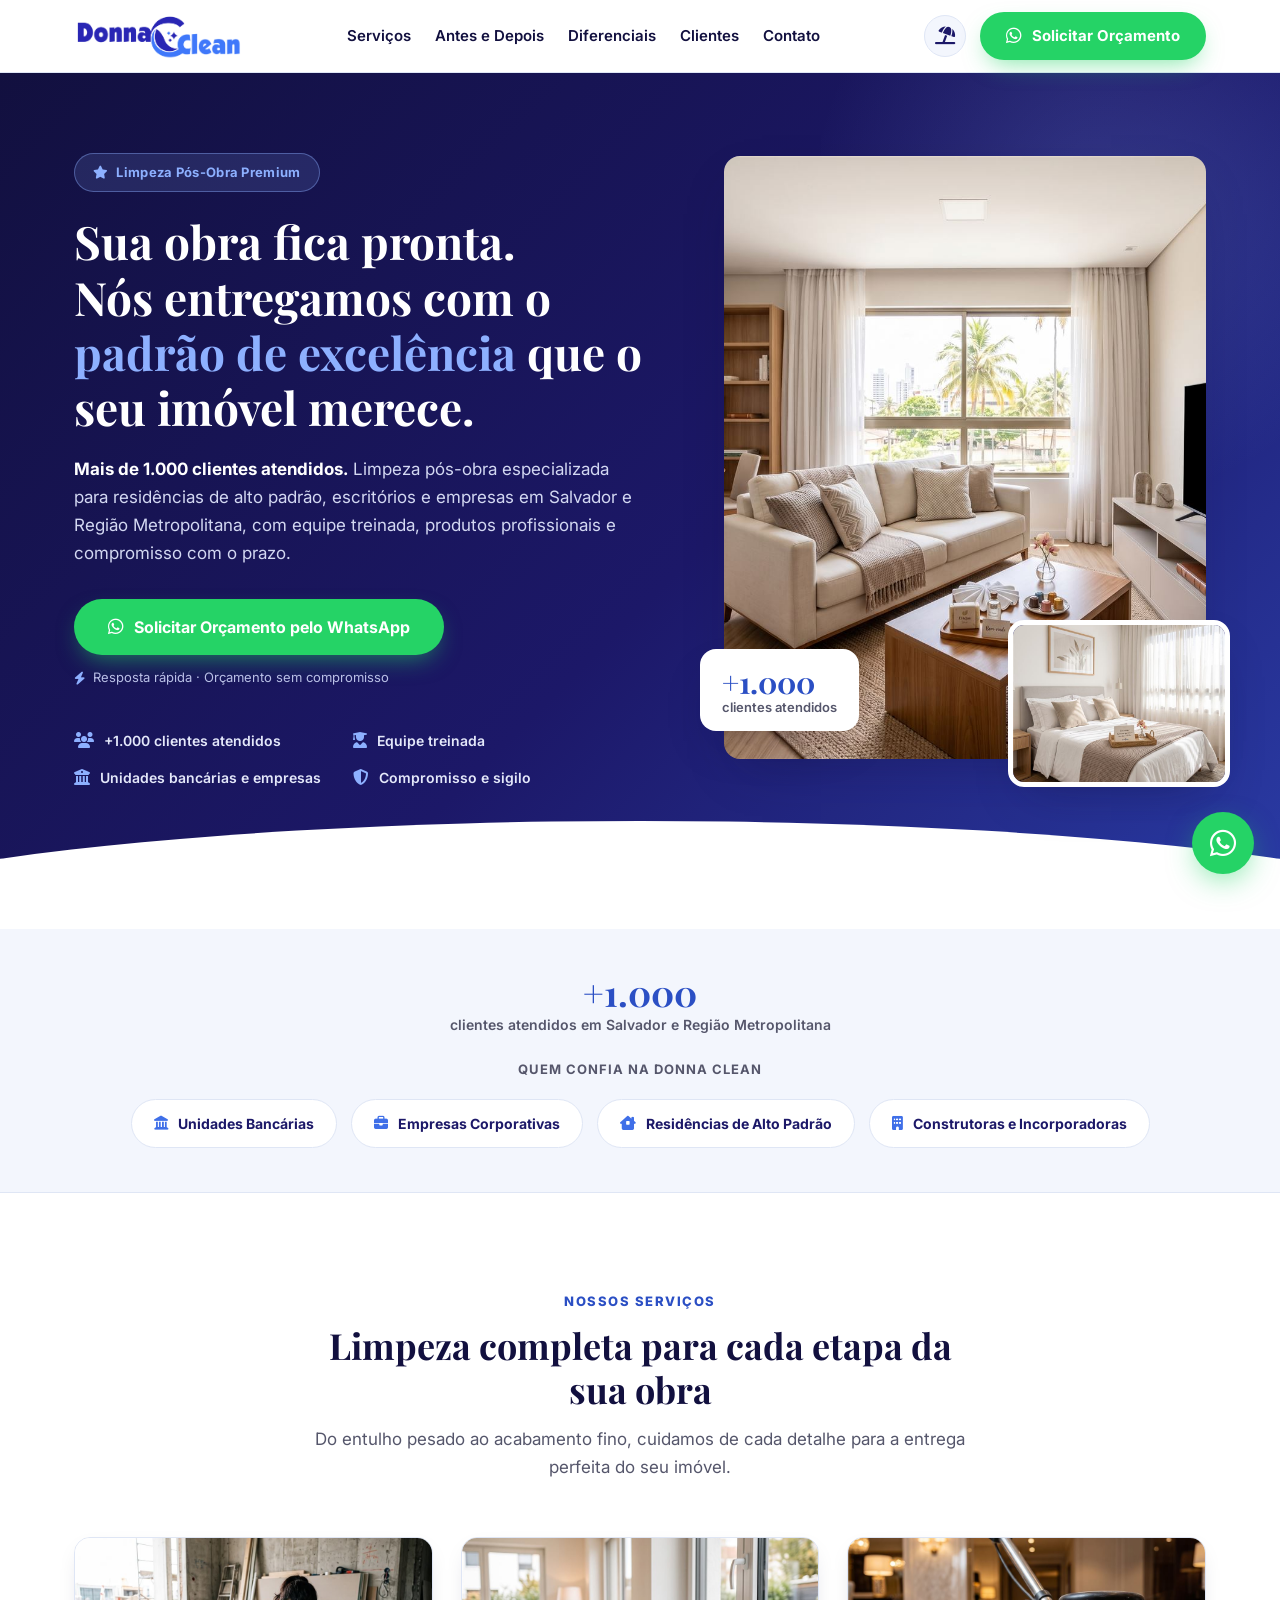
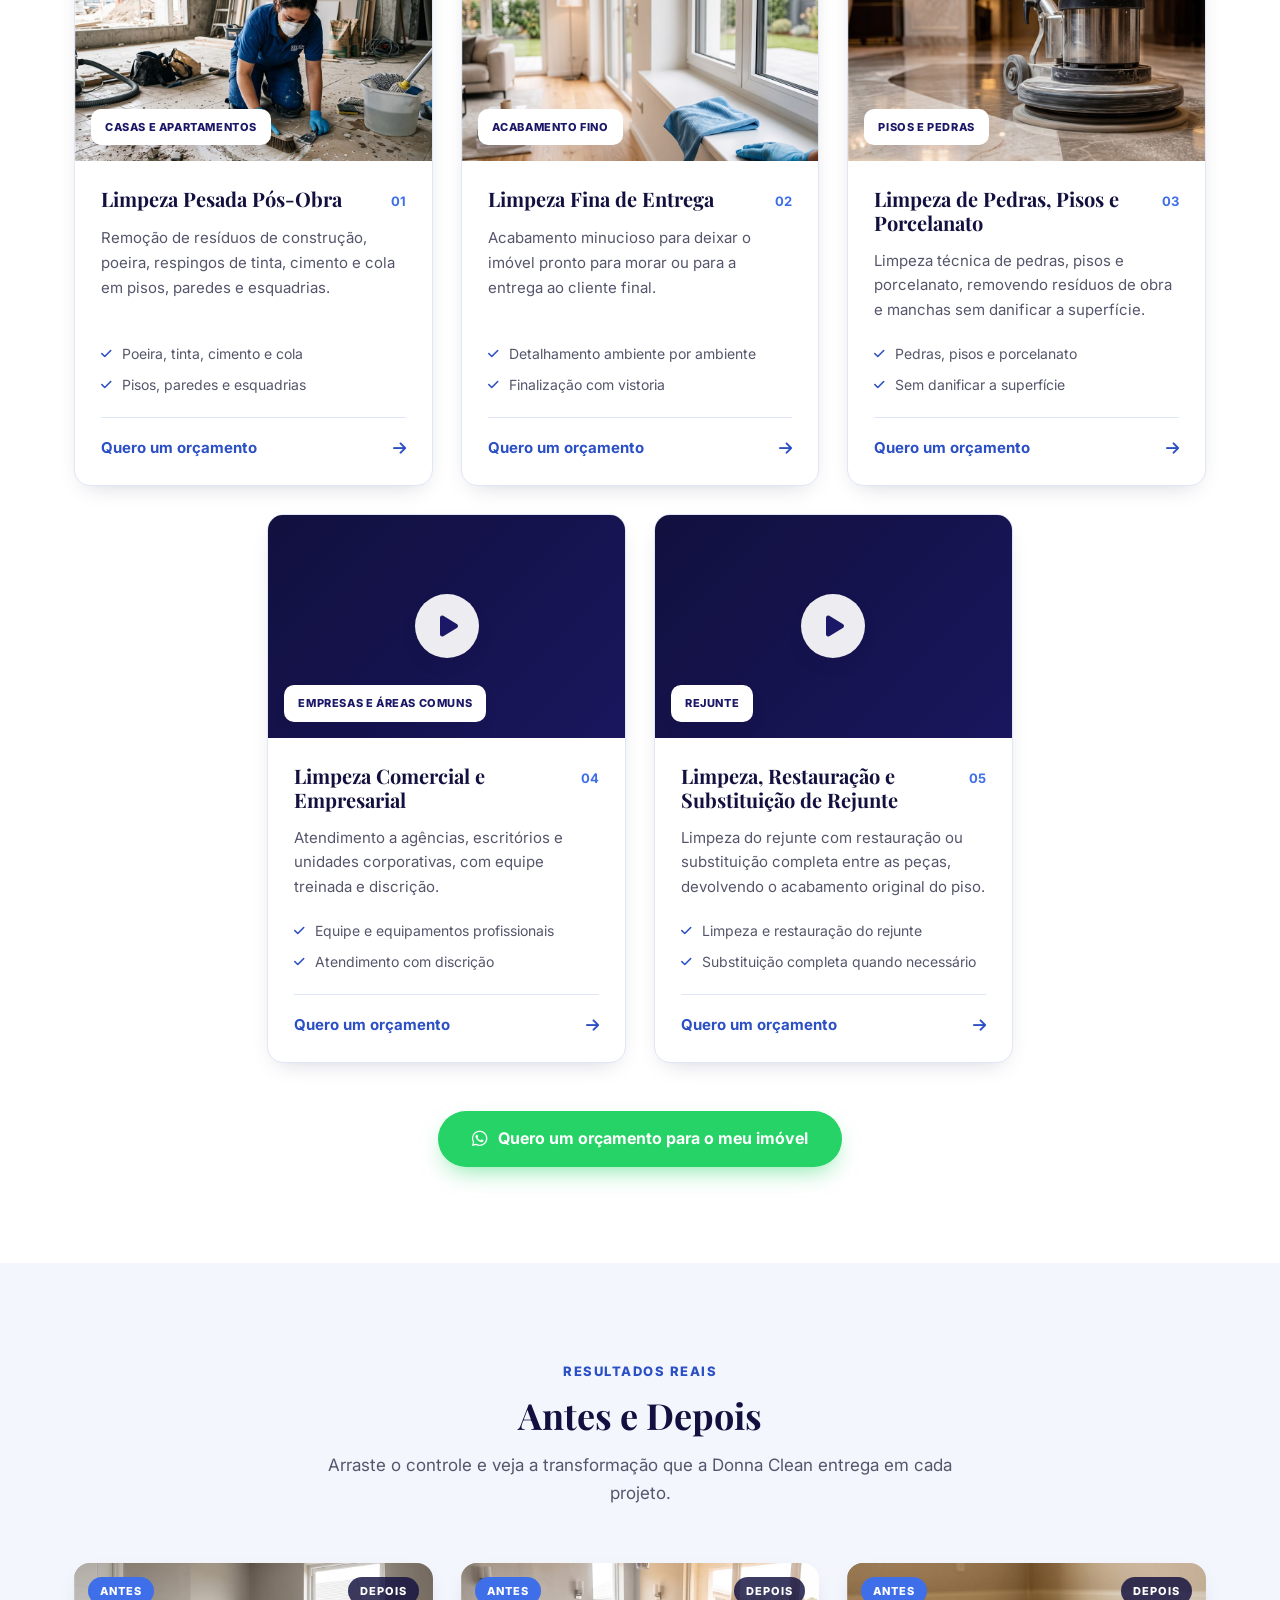
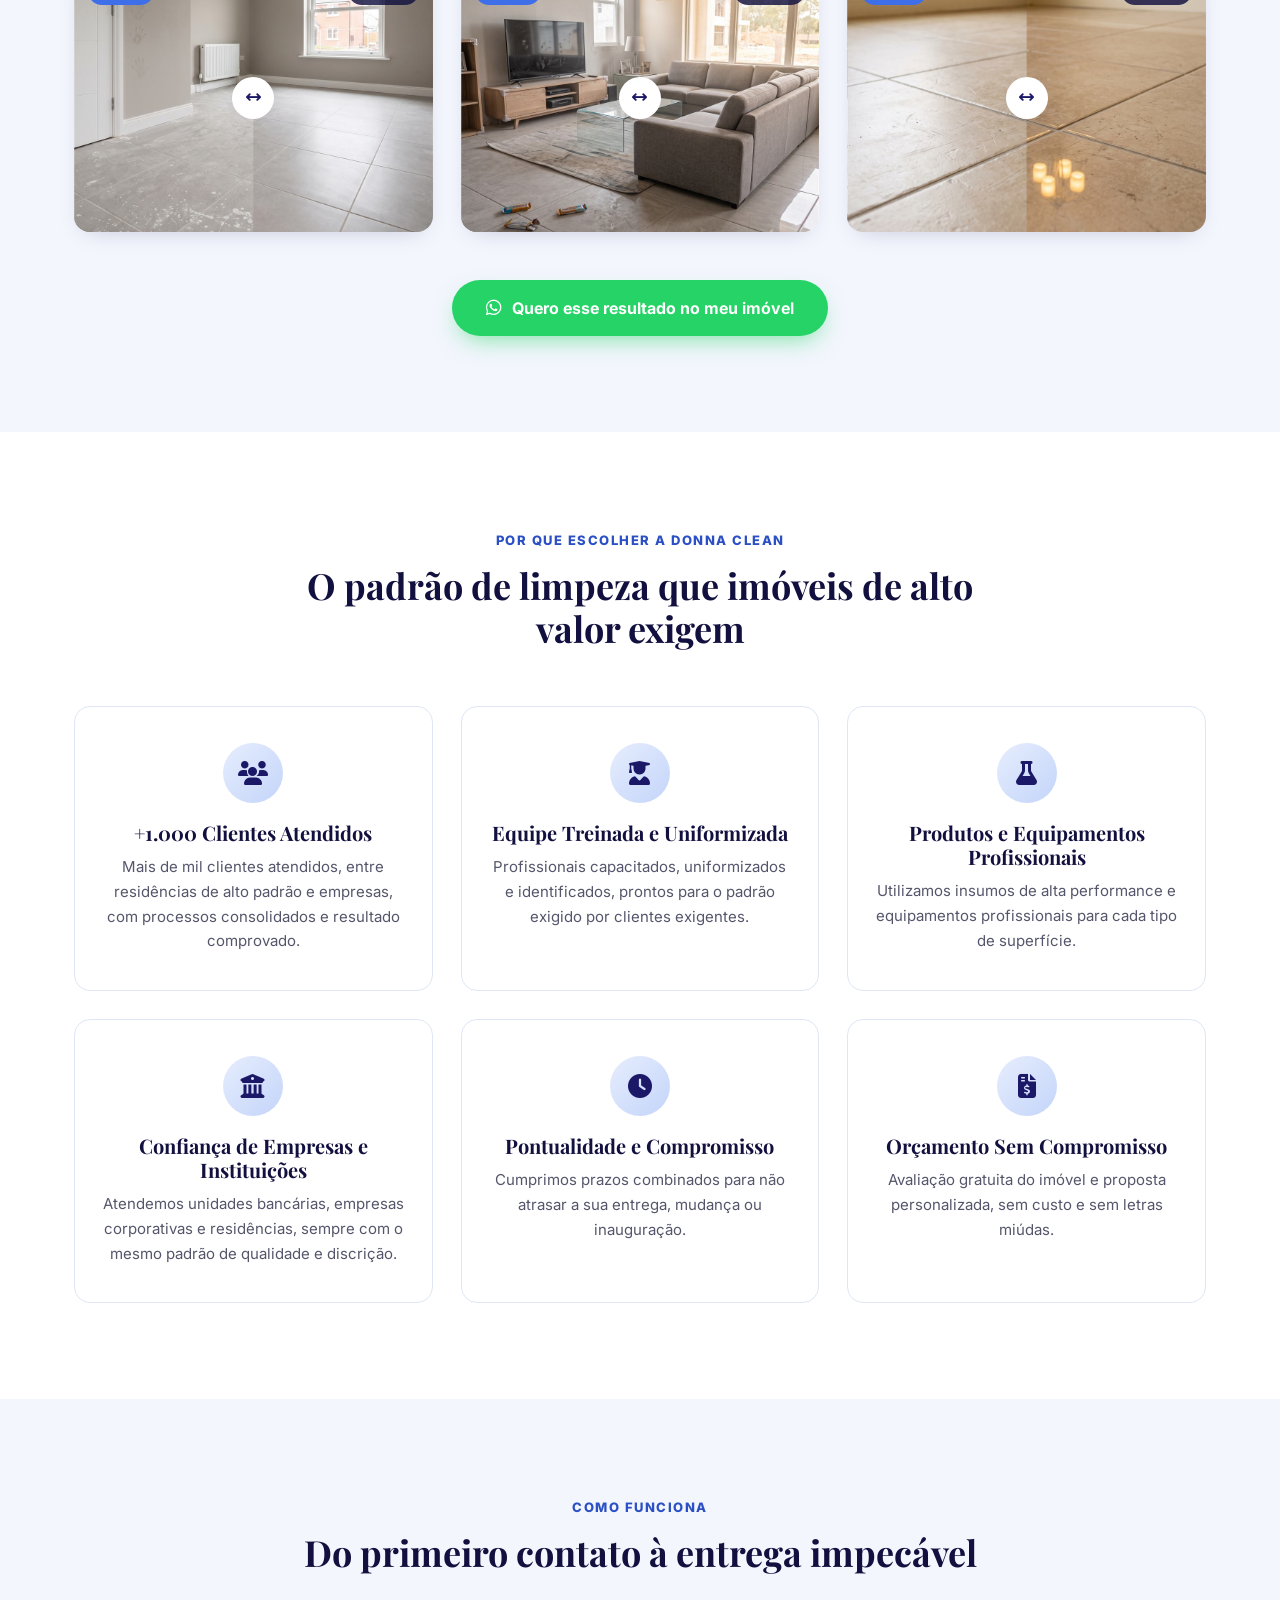
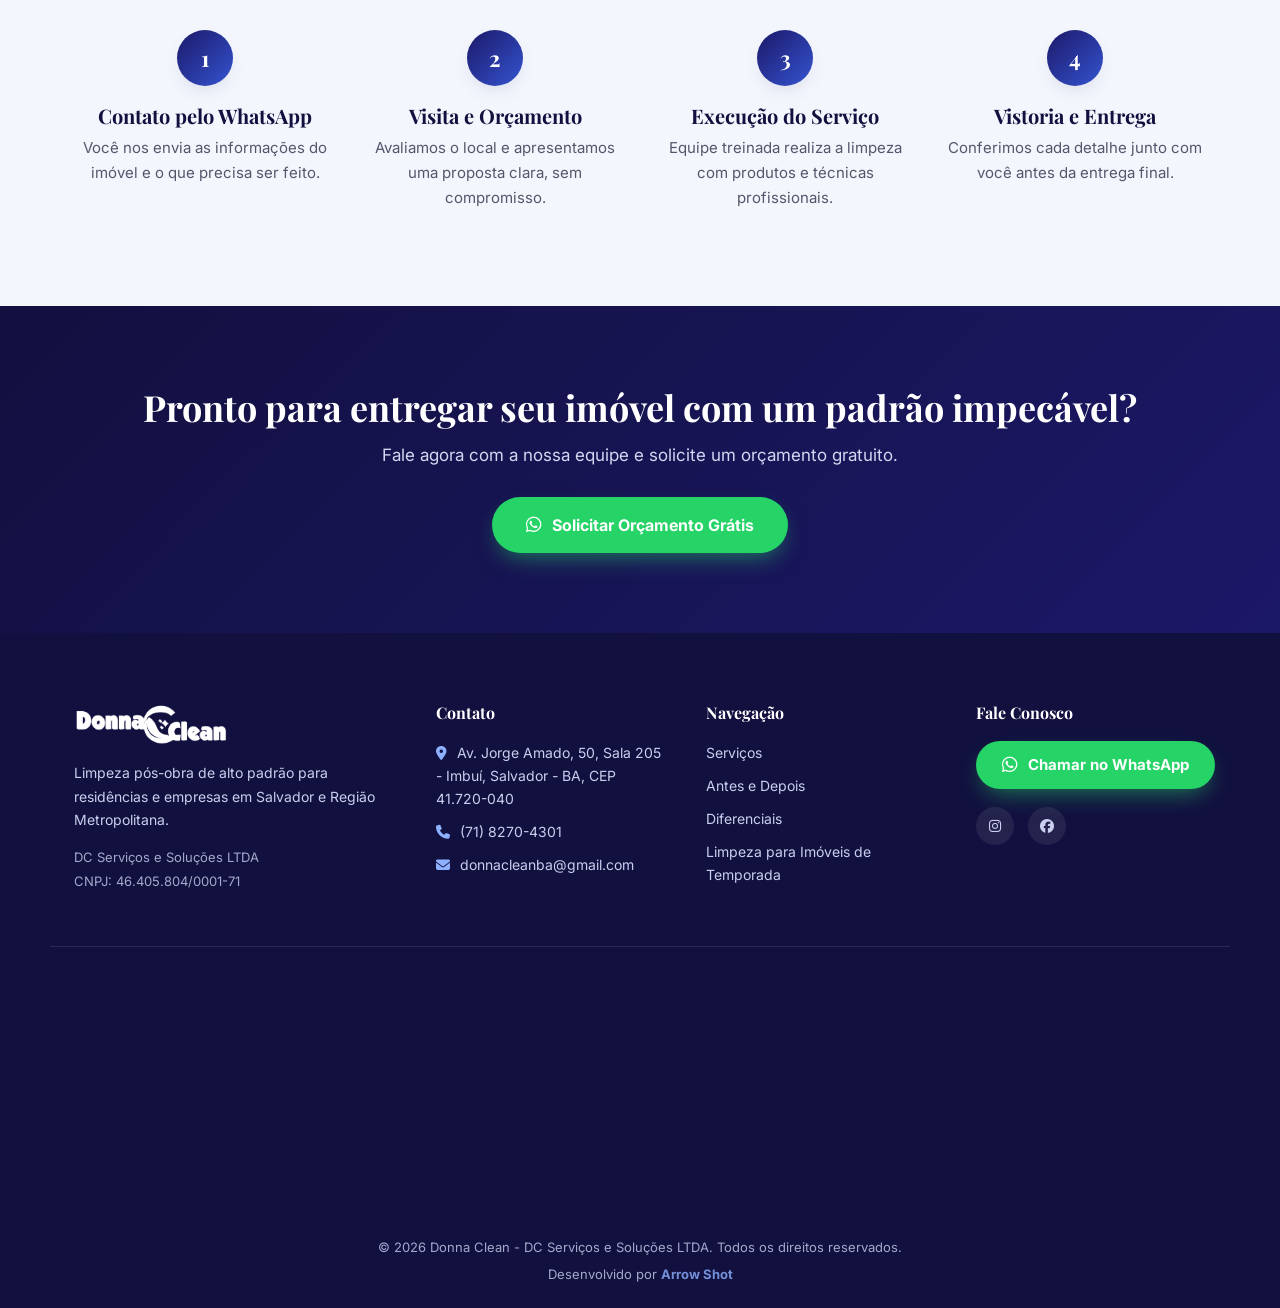
==== index.html @ 105ac0aa "Renomeia pasta para aluguel e ajusta links e caminhos das imagens Substitui alugel/ e img/airbnb/ po" ====
<!DOCTYPE html>
<html lang="pt-BR">
<head>
<meta charset="UTF-8">
<meta name="viewport" content="width=device-width, initial-scale=1.0">
<title>Donna Clean | Limpeza Pós-Obra de Alto Padrão em Salvador - BA</title>
<meta name="description" content="Limpeza pós-obra para residências e empresas de alto padrão em Salvador/BA. Mais de 1.000 clientes atendidos e equipe treinada. Orçamento grátis no WhatsApp.">
<meta name="keywords" content="limpeza pós-obra, limpeza pós obra Salvador, limpeza pós construção, faxina pós obra, limpeza pesada, limpeza fina de entrega, Donna Clean">
<meta name="robots" content="index, follow">
<meta name="theme-color" content="#1C1868">
<link rel="canonical" href="https://donnaclean.com.br/">

<!-- Open Graph -->
<meta property="og:type" content="website">
<meta property="og:title" content="Donna Clean | Limpeza Pós-Obra de Alto Padrão">
<meta property="og:description" content="Mais de 1.000 clientes atendidos. Limpeza pós-obra para residências e empresas de alto padrão em Salvador/BA. Solicite seu orçamento pelo WhatsApp.">
<meta property="og:image" content="img/donna-clean-logo.png">
<meta property="og:locale" content="pt_BR">

<link rel="icon" type="image/png" sizes="32x32" href="img/favicon-32.png">
<link rel="icon" type="image/png" sizes="512x512" href="img/favicon.png">
<link rel="apple-touch-icon" href="img/apple-touch-icon.png">

<link rel="preconnect" href="https://fonts.googleapis.com">
<link rel="preconnect" href="https://fonts.gstatic.com" crossorigin>
<link href="https://fonts.googleapis.com/css2?family=Playfair+Display:wght@500;600;700;800&family=Inter:wght@400;500;600;700;800&display=swap" rel="stylesheet">

<link rel="stylesheet" href="https://cdnjs.cloudflare.com/ajax/libs/font-awesome/6.5.1/css/all.min.css" integrity="sha512-DTOQO9RWCH3ppGqcWaEA1BIZOC6xxalwEsw9c2QQeAIftl+Vegovlnee1c9QX4TctnWMn13TZye+giMm8e2LwA==" crossorigin="anonymous" referrerpolicy="no-referrer">

<link rel="stylesheet" href="style.css">

<script type="application/ld+json">
{
  "@context": "https://schema.org",
  "@type": "LocalBusiness",
  "name": "Donna Clean - DC Serviços e Soluções LTDA",
  "image": "img/donna-clean-logo.png",
  "telephone": "+55-71-8270-4301",
  "email": "donnacleanba@gmail.com",
  "priceRange": "$$",
  "address": {
    "@type": "PostalAddress",
    "streetAddress": "Av. Jorge Amado, 50, Sala 205",
    "addressLocality": "Salvador",
    "addressRegion": "BA",
    "postalCode": "41720-040",
    "addressCountry": "BR"
  },
  "areaServed": "Salvador e Região Metropolitana - BA",
  "description": "Limpeza pós-obra profissional para residências e empresas de alto padrão."
}
</script>
</head>
<body>

<!-- HEADER -->
<header class="header" id="header">
  <div class="container header-inner">
    <a href="#topo" class="logo">
      <img src="img/donna-clean-logo.png" alt="Donna Clean">
    </a>

    <nav class="nav" id="nav">
      <a href="#servicos">Serviços</a>
      <a href="#antes-depois">Antes e Depois</a>
      <a href="#diferenciais">Diferenciais</a>
      <a href="#clientes">Clientes</a>
      <a href="#contato">Contato</a>
    </nav>

    <div class="header-actions">
      <a href="aluguel/" class="cross-link" title="Conheça a limpeza para imóveis de temporada" aria-label="Ver serviço de limpeza para imóveis de temporada">
        <i class="fa-solid fa-umbrella-beach"></i>
      </a>
      <a href="https://wa.me/557182704301?text=Ol%C3%A1%21%20Vim%20pelo%20site%20e%20gostaria%20de%20solicitar%20um%20or%C3%A7amento%20de%20limpeza%20p%C3%B3s-obra." class="btn btn-whatsapp header-cta" target="_blank" rel="noopener" data-cta="header">
        <i class="fa-brands fa-whatsapp"></i> Solicitar Orçamento
      </a>
      <button class="menu-toggle" id="menuToggle" aria-label="Abrir menu" aria-expanded="false" aria-controls="nav">
        <i class="fa-solid fa-bars"></i>
      </button>
    </div>
  </div>
</header>

<!-- HERO -->
<section class="hero" id="topo">
  <div class="container hero-inner">
    <div class="hero-text reveal">
      <span class="badge"><i class="fa-solid fa-star"></i> Limpeza Pós-Obra Premium</span>
      <h1>Sua obra fica pronta.<br>Nós entregamos com o <span>padrão de excelência</span> que o seu imóvel merece.</h1>
      <p class="hero-sub"><strong>Mais de 1.000 clientes atendidos.</strong> Limpeza pós-obra especializada para residências de alto padrão, escritórios e empresas em Salvador e Região Metropolitana, com equipe treinada, produtos profissionais e compromisso com o prazo.</p>

      <div class="hero-actions">
        <a href="https://wa.me/557182704301?text=Ol%C3%A1%21%20Vim%20pelo%20site%20e%20gostaria%20de%20solicitar%20um%20or%C3%A7amento%20de%20limpeza%20p%C3%B3s-obra." class="btn btn-whatsapp btn-lg" target="_blank" rel="noopener" data-cta="hero">
          <i class="fa-brands fa-whatsapp"></i> Solicitar Orçamento pelo WhatsApp
        </a>
        <span class="cta-note"><i class="fa-solid fa-bolt"></i> Resposta rápida &middot; Orçamento sem compromisso</span>
      </div>

      <div class="hero-trust">
        <div class="hero-trust-item"><i class="fa-solid fa-users"></i><span>+1.000 clientes atendidos</span></div>
        <div class="hero-trust-item"><i class="fa-solid fa-user-graduate"></i><span>Equipe treinada</span></div>
        <div class="hero-trust-item"><i class="fa-solid fa-building-columns"></i><span>Unidades bancárias e empresas</span></div>
        <div class="hero-trust-item"><i class="fa-solid fa-shield-halved"></i><span>Compromisso e sigilo</span></div>
      </div>
    </div>

    <div class="hero-media reveal">
      <div class="hero-gallery">
        <div class="hero-photo-main">
          <img src="img/pos-obra/hero-1.jpg" alt="Sala de estar de alto padrão entregue após a limpeza pós-obra" width="1000" height="1000" fetchpriority="high">
        </div>
        <div class="hero-photo-inset">
          <img src="img/pos-obra/hero-2.jpg" alt="Suíte de alto padrão pronta para uso" width="720" height="720" loading="lazy">
        </div>
        <div class="hero-media-badge">
          <strong>+1.000</strong>
          <span>clientes atendidos</span>
        </div>
      </div>
    </div>
  </div>
  <div class="hero-wave"></div>
</section>

<!-- CLIENTES / PROVA SOCIAL -->
<section class="clients" id="clientes">
  <div class="container">
    <div class="clients-stat reveal">
      <strong>+1.000</strong>
      <span>clientes atendidos em Salvador e Região Metropolitana</span>
    </div>
    <p class="clients-label reveal">Quem confia na Donna Clean</p>
    <div class="clients-row reveal">
      <div class="client-chip"><i class="fa-solid fa-landmark"></i> Unidades Bancárias</div>
      <div class="client-chip"><i class="fa-solid fa-briefcase"></i> Empresas Corporativas</div>
      <div class="client-chip"><i class="fa-solid fa-house-chimney-window"></i> Residências de Alto Padrão</div>
      <div class="client-chip"><i class="fa-solid fa-building"></i> Construtoras e Incorporadoras</div>
    </div>
  </div>
</section>

<!-- SERVIÇOS -->
<section class="section" id="servicos">
  <div class="container">
    <div class="section-head reveal">
      <span class="eyebrow">Nossos Serviços</span>
      <h2>Limpeza completa para cada etapa da sua obra</h2>
      <p>Do entulho pesado ao acabamento fino, cuidamos de cada detalhe para a entrega perfeita do seu imóvel.</p>
    </div>

    <div class="grid grid-center">
      <article class="card service-card reveal">
        <div class="photo-slot photo-slot-card">
          <img src="img/pos-obra/lpmzspesadaposobra.jpg" alt="Limpeza pesada pós-obra" loading="lazy" onerror="this.style.display='none'; this.nextElementSibling.style.display='flex';">
          <div class="photo-placeholder"><i class="fa-solid fa-camera"></i><span>Casas e apartamentos</span></div>
          <span class="service-tag">Casas e apartamentos</span>
        </div>
        <div class="card-body">
          <div class="service-head">
            <h3>Limpeza Pesada Pós-Obra</h3>
            <span class="service-num">01</span>
          </div>
          <p>Remoção de resíduos de construção, poeira, respingos de tinta, cimento e cola em pisos, paredes e esquadrias.</p>
          <ul class="service-checks">
            <li><i class="fa-solid fa-check"></i> Poeira, tinta, cimento e cola</li>
            <li><i class="fa-solid fa-check"></i> Pisos, paredes e esquadrias</li>
          </ul>
          <a href="https://wa.me/557182704301?text=Ol%C3%A1!%20Vim%20pelo%20site%20e%20quero%20um%20or%C3%A7amento%20de%20limpeza%20pesada%20p%C3%B3s-obra." class="service-cta" target="_blank" rel="noopener" data-cta="servico-pesada" title="Abrir conversa no WhatsApp">
            <span>Quero um orçamento</span> <i class="fa-solid fa-arrow-right"></i>
          </a>
        </div>
      </article>

      <article class="card service-card reveal">
        <div class="photo-slot photo-slot-card">
          <img src="img/pos-obra/lmpzfinaldeentrega.jpg" alt="Limpeza fina de entrega" loading="lazy" onerror="this.style.display='none'; this.nextElementSibling.style.display='flex';">
          <div class="photo-placeholder"><i class="fa-solid fa-camera"></i><span>Acabamento fino</span></div>
          <span class="service-tag">Acabamento fino</span>
        </div>
        <div class="card-body">
          <div class="service-head">
            <h3>Limpeza Fina de Entrega</h3>
            <span class="service-num">02</span>
          </div>
          <p>Acabamento minucioso para deixar o imóvel pronto para morar ou para a entrega ao cliente final.</p>
          <ul class="service-checks">
            <li><i class="fa-solid fa-check"></i> Detalhamento ambiente por ambiente</li>
            <li><i class="fa-solid fa-check"></i> Finalização com vistoria</li>
          </ul>
          <a href="https://wa.me/557182704301?text=Ol%C3%A1!%20Vim%20pelo%20site%20e%20quero%20um%20or%C3%A7amento%20de%20limpeza%20fina%20de%20entrega." class="service-cta" target="_blank" rel="noopener" data-cta="servico-fina" title="Abrir conversa no WhatsApp">
            <span>Quero um orçamento</span> <i class="fa-solid fa-arrow-right"></i>
          </a>
        </div>
      </article>

      <article class="card service-card reveal">
        <div class="photo-slot photo-slot-card">
          <img src="img/pos-obra/limpezadepedras.jpg" alt="Limpeza de pedras, pisos e porcelanato com equipamento profissional" loading="lazy" onerror="this.style.display='none'; this.nextElementSibling.style.display='flex';">
          <div class="photo-placeholder"><i class="fa-solid fa-camera"></i><span>Pisos e pedras</span></div>
          <span class="service-tag">Pisos e pedras</span>
        </div>
        <div class="card-body">
          <div class="service-head">
            <h3>Limpeza de Pedras, Pisos e Porcelanato</h3>
            <span class="service-num">03</span>
          </div>
          <p>Limpeza técnica de pedras, pisos e porcelanato, removendo resíduos de obra e manchas sem danificar a superfície.</p>
          <ul class="service-checks">
            <li><i class="fa-solid fa-check"></i> Pedras, pisos e porcelanato</li>
            <li><i class="fa-solid fa-check"></i> Sem danificar a superfície</li>
          </ul>
          <a href="https://wa.me/557182704301?text=Ol%C3%A1!%20Vim%20pelo%20site%20e%20quero%20um%20or%C3%A7amento%20de%20limpeza%20de%20pedras%2C%20pisos%20e%20porcelanato." class="service-cta" target="_blank" rel="noopener" data-cta="servico-pedras-pisos" title="Abrir conversa no WhatsApp">
            <span>Quero um orçamento</span> <i class="fa-solid fa-arrow-right"></i>
          </a>
        </div>
      </article>

      <article class="card service-card reveal">
        <div class="video-slot video-slot-card click-to-play">
          <video playsinline preload="metadata">
            <source src="img/pos-obra/lmpzcomercial.mp4" type="video/mp4">
          </video>
          <button class="play-overlay" aria-label="Reproduzir vídeo"><i class="fa-solid fa-play"></i></button>
          <span class="service-tag">Empresas e áreas comuns</span>
        </div>
        <div class="card-body">
          <div class="service-head">
            <h3>Limpeza Comercial e Empresarial</h3>
            <span class="service-num">04</span>
          </div>
          <p>Atendimento a agências, escritórios e unidades corporativas, com equipe treinada e discrição.</p>
          <ul class="service-checks">
            <li><i class="fa-solid fa-check"></i> Equipe e equipamentos profissionais</li>
            <li><i class="fa-solid fa-check"></i> Atendimento com discrição</li>
          </ul>
          <a href="https://wa.me/557182704301?text=Ol%C3%A1!%20Vim%20pelo%20site%20e%20quero%20um%20or%C3%A7amento%20de%20limpeza%20comercial%20e%20empresarial." class="service-cta" target="_blank" rel="noopener" data-cta="servico-comercial" title="Abrir conversa no WhatsApp">
            <span>Quero um orçamento</span> <i class="fa-solid fa-arrow-right"></i>
          </a>
        </div>
      </article>

      <article class="card service-card reveal">
        <div class="video-slot video-slot-card click-to-play">
          <video playsinline preload="metadata">
            <source src="img/pos-obra/lmpzpiso.mp4" type="video/mp4">
          </video>
          <button class="play-overlay" aria-label="Reproduzir vídeo"><i class="fa-solid fa-play"></i></button>
          <span class="service-tag">Rejunte</span>
        </div>
        <div class="card-body">
          <div class="service-head">
            <h3>Limpeza, Restauração e Substituição de Rejunte</h3>
            <span class="service-num">05</span>
          </div>
          <p>Limpeza do rejunte com restauração ou substituição completa entre as peças, devolvendo o acabamento original do piso.</p>
          <ul class="service-checks">
            <li><i class="fa-solid fa-check"></i> Limpeza e restauração do rejunte</li>
            <li><i class="fa-solid fa-check"></i> Substituição completa quando necessário</li>
          </ul>
          <a href="https://wa.me/557182704301?text=Ol%C3%A1!%20Vim%20pelo%20site%20e%20quero%20um%20or%C3%A7amento%20de%20limpeza%2C%20restaura%C3%A7%C3%A3o%20ou%20substitui%C3%A7%C3%A3o%20de%20rejunte." class="service-cta" target="_blank" rel="noopener" data-cta="servico-rejunte" title="Abrir conversa no WhatsApp">
            <span>Quero um orçamento</span> <i class="fa-solid fa-arrow-right"></i>
          </a>
        </div>
      </article>
    </div>

    <div class="section-cta reveal">
      <a href="https://wa.me/557182704301?text=Ol%C3%A1%21%20Vim%20pelo%20site%20e%20quero%20saber%20mais%20sobre%20os%20servi%C3%A7os%20de%20limpeza%20p%C3%B3s-obra." class="btn btn-whatsapp btn-lg" target="_blank" rel="noopener" data-cta="servicos">
        <i class="fa-brands fa-whatsapp"></i> Quero um orçamento para o meu imóvel
      </a>
    </div>
  </div>
</section>

<!-- ANTES E DEPOIS -->
<section class="section section-alt" id="antes-depois">
  <div class="container">
    <div class="section-head reveal">
      <span class="eyebrow">Resultados Reais</span>
      <h2>Antes e Depois</h2>
      <p>Arraste o controle e veja a transformação que a Donna Clean entrega em cada projeto.</p>
    </div>

    <div class="grid grid-3">
      <div class="compare reveal" data-compare>
        <div class="compare-after">
          <img src="img/pos-obra/depois1.jpg" alt="Depois - ambiente 1" loading="lazy" onerror="this.style.display='none'; this.parentElement.classList.add('ph-after');">
          <span class="ph-label">DEPOIS</span>
        </div>
        <div class="compare-before">
          <img src="img/pos-obra/antes1.jpg" alt="Antes - ambiente 1" loading="lazy" onerror="this.style.display='none'; this.parentElement.classList.add('ph-before');">
          <span class="ph-label">ANTES</span>
        </div>
        <input type="range" min="0" max="100" value="50" class="compare-range" aria-label="Comparar antes e depois">
        <div class="compare-handle" style="left:50%"><i class="fa-solid fa-arrows-left-right"></i></div>
      </div>

      <div class="compare reveal" data-compare>
        <div class="compare-after">
          <img src="img/pos-obra/depois2.jpg" alt="Depois - ambiente 2" loading="lazy" onerror="this.style.display='none'; this.parentElement.classList.add('ph-after');">
          <span class="ph-label">DEPOIS</span>
        </div>
        <div class="compare-before">
          <img src="img/pos-obra/antes2.jpg" alt="Antes - ambiente 2" loading="lazy" onerror="this.style.display='none'; this.parentElement.classList.add('ph-before');">
          <span class="ph-label">ANTES</span>
        </div>
        <input type="range" min="0" max="100" value="50" class="compare-range" aria-label="Comparar antes e depois">
        <div class="compare-handle" style="left:50%"><i class="fa-solid fa-arrows-left-right"></i></div>
      </div>

      <div class="compare reveal" data-compare>
        <div class="compare-after">
          <img src="img/pos-obra/depois3.jpg" alt="Depois - ambiente 3" loading="lazy" onerror="this.style.display='none'; this.parentElement.classList.add('ph-after');">
          <span class="ph-label">DEPOIS</span>
        </div>
        <div class="compare-before">
          <img src="img/pos-obra/antes3.jpg" alt="Antes - ambiente 3" loading="lazy" onerror="this.style.display='none'; this.parentElement.classList.add('ph-before');">
          <span class="ph-label">ANTES</span>
        </div>
        <input type="range" min="0" max="100" value="50" class="compare-range" aria-label="Comparar antes e depois">
        <div class="compare-handle" style="left:50%"><i class="fa-solid fa-arrows-left-right"></i></div>
      </div>
    </div>

    <div class="section-cta reveal">
      <a href="https://wa.me/557182704301?text=Ol%C3%A1%21%20Vim%20pelo%20site%20e%20gostaria%20de%20solicitar%20um%20or%C3%A7amento%20de%20limpeza%20p%C3%B3s-obra." class="btn btn-whatsapp btn-lg" target="_blank" rel="noopener" data-cta="antes-depois">
        <i class="fa-brands fa-whatsapp"></i> Quero esse resultado no meu imóvel
      </a>
    </div>
  </div>
</section>

<!-- DIFERENCIAIS -->
<section class="section" id="diferenciais">
  <div class="container">
    <div class="section-head reveal">
      <span class="eyebrow">Por que escolher a Donna Clean</span>
      <h2>O padrão de limpeza que imóveis de alto valor exigem</h2>
    </div>

    <div class="grid grid-3 features">
      <div class="feature reveal">
        <div class="feature-icon"><i class="fa-solid fa-users"></i></div>
        <h3>+1.000 Clientes Atendidos</h3>
        <p>Mais de mil clientes atendidos, entre residências de alto padrão e empresas, com processos consolidados e resultado comprovado.</p>
      </div>
      <div class="feature reveal">
        <div class="feature-icon"><i class="fa-solid fa-user-graduate"></i></div>
        <h3>Equipe Treinada e Uniformizada</h3>
        <p>Profissionais capacitados, uniformizados e identificados, prontos para o padrão exigido por clientes exigentes.</p>
      </div>
      <div class="feature reveal">
        <div class="feature-icon"><i class="fa-solid fa-flask"></i></div>
        <h3>Produtos e Equipamentos Profissionais</h3>
        <p>Utilizamos insumos de alta performance e equipamentos profissionais para cada tipo de superfície.</p>
      </div>
      <div class="feature reveal">
        <div class="feature-icon"><i class="fa-solid fa-building-columns"></i></div>
        <h3>Confiança de Empresas e Instituições</h3>
        <p>Atendemos unidades bancárias, empresas corporativas e residências, sempre com o mesmo padrão de qualidade e discrição.</p>
      </div>
      <div class="feature reveal">
        <div class="feature-icon"><i class="fa-solid fa-clock"></i></div>
        <h3>Pontualidade e Compromisso</h3>
        <p>Cumprimos prazos combinados para não atrasar a sua entrega, mudança ou inauguração.</p>
      </div>
      <div class="feature reveal">
        <div class="feature-icon"><i class="fa-solid fa-file-invoice-dollar"></i></div>
        <h3>Orçamento Sem Compromisso</h3>
        <p>Avaliação gratuita do imóvel e proposta personalizada, sem custo e sem letras miúdas.</p>
      </div>
    </div>
  </div>
</section>

<!-- COMO FUNCIONA -->
<section class="section section-alt">
  <div class="container">
    <div class="section-head reveal">
      <span class="eyebrow">Como Funciona</span>
      <h2>Do primeiro contato à entrega impecável</h2>
    </div>

    <div class="steps">
      <div class="step reveal">
        <div class="step-num">1</div>
        <h3>Contato pelo WhatsApp</h3>
        <p>Você nos envia as informações do imóvel e o que precisa ser feito.</p>
      </div>
      <div class="step reveal">
        <div class="step-num">2</div>
        <h3>Visita e Orçamento</h3>
        <p>Avaliamos o local e apresentamos uma proposta clara, sem compromisso.</p>
      </div>
      <div class="step reveal">
        <div class="step-num">3</div>
        <h3>Execução do Serviço</h3>
        <p>Equipe treinada realiza a limpeza com produtos e técnicas profissionais.</p>
      </div>
      <div class="step reveal">
        <div class="step-num">4</div>
        <h3>Vistoria e Entrega</h3>
        <p>Conferimos cada detalhe junto com você antes da entrega final.</p>
      </div>
    </div>
  </div>
</section>

<!--
  AVALIAÇÕES REAIS (temporariamente fora do ar)
  Ativar somente com avaliações reais do Google ou depoimentos em vídeo.
  Colar esta seção aqui, entre "Como Funciona" e "CTA Final", e liberar o link no menu (#avaliacoes):

  <section class="section" id="avaliacoes">
    <div class="container">
      <div class="section-head reveal">
        <span class="eyebrow">Avaliações</span>
        <h2>O que dizem os nossos clientes</h2>
      </div>
      <div class="grid grid-3">
        <div class="testimonial reveal">
          <div class="stars"><i class="fa-solid fa-star"></i><i class="fa-solid fa-star"></i><i class="fa-solid fa-star"></i><i class="fa-solid fa-star"></i><i class="fa-solid fa-star"></i></div>
          <p>"Texto da avaliação real copiado do Google."</p>
          <div class="testimonial-person"><div class="testimonial-author">Nome do cliente (como aparece no Google)</div></div>
        </div>
      </div>
    </div>
  </section>
-->

<!-- CTA FINAL -->
<section class="cta-final">
  <div class="container cta-final-inner reveal">
    <h2>Pronto para entregar seu imóvel com um padrão impecável?</h2>
    <p>Fale agora com a nossa equipe e solicite um orçamento gratuito.</p>
    <a href="https://wa.me/557182704301?text=Ol%C3%A1%21%20Vim%20pelo%20site%20e%20gostaria%20de%20solicitar%20um%20or%C3%A7amento%20de%20limpeza%20p%C3%B3s-obra." class="btn btn-whatsapp btn-lg" target="_blank" rel="noopener" data-cta="cta-final">
      <i class="fa-brands fa-whatsapp"></i> Solicitar Orçamento Grátis
    </a>
  </div>
</section>

<!-- CONTATO / FOOTER -->
<footer class="footer" id="contato">
  <div class="container footer-inner">
    <div class="footer-col">
      <img src="img/donna-clean-logo.png" alt="Donna Clean" class="footer-logo">
      <p>Limpeza pós-obra de alto padrão para residências e empresas em Salvador e Região Metropolitana.</p>
      <div class="footer-legal">
        <p>DC Serviços e Soluções LTDA</p>
        <p>CNPJ: 46.405.804/0001-71</p>
      </div>
    </div>

    <div class="footer-col">
      <h4>Contato</h4>
      <p><i class="fa-solid fa-location-dot"></i> Av. Jorge Amado, 50, Sala 205 - Imbuí, Salvador - BA, CEP 41.720-040</p>
      <p><i class="fa-solid fa-phone"></i> <a href="tel:+557182704301">(71) 8270-4301</a></p>
      <p><i class="fa-solid fa-envelope"></i> <a href="mailto:donnacleanba@gmail.com">donnacleanba@gmail.com</a></p>
    </div>

    <div class="footer-col">
      <h4>Navegação</h4>
      <a href="#servicos">Serviços</a>
      <a href="#antes-depois">Antes e Depois</a>
      <a href="#diferenciais">Diferenciais</a>
      <a href="aluguel/">Limpeza para Imóveis de Temporada</a>
    </div>

    <div class="footer-col">
      <h4>Fale Conosco</h4>
      <a href="https://wa.me/557182704301?text=Ol%C3%A1%21%20Vim%20pelo%20site%20e%20gostaria%20de%20solicitar%20um%20or%C3%A7amento." class="btn btn-whatsapp" target="_blank" rel="noopener" data-cta="footer">
        <i class="fa-brands fa-whatsapp"></i> Chamar no WhatsApp
      </a>
      <div class="footer-social">
        <a href="#" aria-label="Instagram"><i class="fa-brands fa-instagram"></i></a>
        <a href="#" aria-label="Facebook"><i class="fa-brands fa-facebook"></i></a>
      </div>
    </div>
  </div>

  <div class="footer-map">
    <iframe title="Localização Donna Clean" src="https://www.google.com/maps?q=Av.+Jorge+Amado,+50,+Imbu%C3%AD,+Salvador+-+BA,+41720-040&output=embed" loading="lazy" referrerpolicy="no-referrer-when-downgrade"></iframe>
  </div>

  <div class="footer-bottom">
    <p>&copy; <span id="year"></span> Donna Clean - DC Serviços e Soluções LTDA. Todos os direitos reservados.</p>
    <p class="footer-credit">Desenvolvido por <a href="https://marketingparalimpeza.com.br/" target="_blank" rel="noopener"><strong>Arrow Shot</strong></a></p>
  </div>
</footer>

<!-- WHATSAPP FLOAT -->
<a href="https://wa.me/557182704301?text=Ol%C3%A1%21%20Vim%20pelo%20site%20e%20gostaria%20de%20solicitar%20um%20or%C3%A7amento." class="whatsapp-float" target="_blank" rel="noopener" aria-label="Falar no WhatsApp" data-cta="float">
  <i class="fa-brands fa-whatsapp"></i>
</a>

<!-- MOBILE STICKY CTA -->
<div class="mobile-sticky">
  <a href="https://wa.me/557182704301?text=Ol%C3%A1%21%20Vim%20pelo%20site%20e%20gostaria%20de%20solicitar%20um%20or%C3%A7amento." class="btn btn-whatsapp" target="_blank" rel="noopener" data-cta="sticky"><i class="fa-brands fa-whatsapp"></i> Solicitar orçamento no WhatsApp</a>
</div>

<script src="javascript.js"></script>
</body>
</html>
---- style.css ----
/* ==========================================================================
   DONNA CLEAN — LIMPEZA PÓS-OBRA (Alto Padrão)
   Paleta oficial da marca (azuis da logo) + escala tipográfica padronizada
   ========================================================================== */

:root {
  /* Paleta da marca */
  --navy-dark: #12103F;
  --navy: #1C1868;
  --blue: #3454D1;
  --accent: #3F6FE8;          /* azul claro da logo ("Clean") */
  --accent-dark: #2B4FC4;
  --accent-light: #8DB0FF;    /* usado sobre fundos escuros */
  --accent-soft: #E6EDFD;
  --surface: #F3F6FD;
  --ink: #16162B;
  --gray: #55566B;
  --line: #DFE6F5;
  --white: #FFFFFF;
  --whatsapp: #25D366;
  --whatsapp-dark: #1EBE57;

  /* Tipografia — escala única para todo o site */
  --font-head: 'Playfair Display', serif;
  --font-body: 'Inter', sans-serif;
  --fs-h1: clamp(32px, 4.2vw, 46px);
  --fs-h2: clamp(26px, 3.4vw, 36px);
  --fs-h3: 20px;
  --fs-h4: 16px;
  --fs-lead: 17px;
  --fs-body: 15px;
  --fs-small: 14px;
  --fs-caption: 13px;
  --fs-btn: 15px;
  --fs-btn-lg: 16px;
  --lh-heading: 1.2;
  --lh-body: 1.65;

  /* Espaçamento e forma */
  --radius: 16px;
  --section-y: 96px;
  --gap: 28px;
  --shadow: 0 20px 50px -20px rgba(18, 16, 63, 0.35);
  --shadow-sm: 0 8px 24px -12px rgba(18, 16, 63, 0.25);
}

* { margin: 0; padding: 0; box-sizing: border-box; }

html { scroll-behavior: smooth; }

body {
  font-family: var(--font-body);
  font-size: var(--fs-body);
  color: var(--ink);
  background: var(--white);
  line-height: var(--lh-body);
  overflow-x: hidden;
}

img { max-width: 100%; display: block; }
a { text-decoration: none; color: inherit; }
ul { list-style: none; }

.container {
  width: 100%;
  max-width: 1180px;
  margin: 0 auto;
  padding: 0 24px;
}

h1, h2, h3, h4 { font-family: var(--font-head); font-weight: 700; color: var(--navy-dark); line-height: var(--lh-heading); }
h1 { font-size: var(--fs-h1); }
h2 { font-size: var(--fs-h2); }
h3 { font-size: var(--fs-h3); }
h4 { font-size: var(--fs-h4); }

/* ---------- Buttons ---------- */
.btn {
  display: inline-flex;
  align-items: center;
  justify-content: center;
  gap: 10px;
  min-height: 48px;
  padding: 12px 26px;
  border-radius: 50px;
  font-family: var(--font-body);
  font-weight: 700;
  font-size: var(--fs-btn);
  line-height: 1.2;
  cursor: pointer;
  border: none;
  transition: transform 0.2s ease, box-shadow 0.2s ease, background 0.2s ease;
  white-space: nowrap;
}
.btn i { font-size: 18px; }
.btn:hover { transform: translateY(-2px); }

.btn-whatsapp {
  background: var(--whatsapp);
  color: #fff;
  box-shadow: 0 10px 25px -8px rgba(37, 211, 102, 0.6);
}
.btn-whatsapp:hover { background: var(--whatsapp-dark); }

.btn-lg { min-height: 56px; padding: 14px 34px; font-size: var(--fs-btn-lg); }

/* ---------- Header ---------- */
.header {
  position: sticky;
  top: 0;
  z-index: 100;
  background: rgba(255,255,255,0.96);
  backdrop-filter: blur(8px);
  border-bottom: 1px solid var(--line);
}
.header-inner {
  display: flex;
  align-items: center;
  justify-content: space-between;
  padding: 12px 24px;
  gap: 20px;
}
.logo img { height: 46px; width: auto; }

.nav { display: flex; gap: 24px; }
.nav a {
  font-weight: 600;
  font-size: var(--fs-body);
  color: var(--navy-dark);
  position: relative;
  padding: 4px 0;
}
.nav a::after {
  content: '';
  position: absolute;
  left: 0; bottom: -2px;
  width: 0; height: 2px;
  background: var(--accent);
  transition: width 0.25s ease;
}
.nav a:hover::after { width: 100%; }

.header-actions { display: flex; align-items: center; gap: 14px; flex-shrink: 0; }

.cross-link {
  width: 42px; height: 42px; flex-shrink: 0;
  border-radius: 50%;
  background: var(--surface);
  border: 1px solid var(--line);
  color: var(--navy);
  display: flex; align-items: center; justify-content: center;
  font-size: 18px;
  transition: background 0.2s ease, color 0.2s ease, border-color 0.2s ease;
}
.cross-link:hover { background: var(--accent-soft); border-color: var(--accent); color: var(--accent-dark); }

.header-cta { flex-shrink: 0; }

.menu-toggle {
  display: none;
  background: none;
  border: none;
  font-size: 24px;
  color: var(--navy-dark);
  cursor: pointer;
}

/* ---------- Hero ---------- */
.hero {
  position: relative;
  background: linear-gradient(135deg, var(--navy-dark) 0%, var(--navy) 55%, var(--blue) 130%);
  padding: 80px 0 140px;
  overflow: hidden;
}
.hero::before {
  content: '';
  position: absolute;
  top: -20%; right: -10%;
  width: 600px; height: 600px;
  background: radial-gradient(circle, rgba(141,176,255,0.20), transparent 70%);
  border-radius: 50%;
}
.hero-inner {
  display: grid;
  grid-template-columns: 1.1fr 0.9fr;
  gap: 60px;
  align-items: center;
  position: relative;
  z-index: 2;
}
.badge {
  display: inline-flex;
  align-items: center;
  gap: 8px;
  background: rgba(141,176,255,0.14);
  color: var(--accent-light);
  border: 1px solid rgba(141,176,255,0.4);
  padding: 8px 18px;
  border-radius: 50px;
  font-size: var(--fs-caption);
  font-weight: 700;
  letter-spacing: 0.3px;
  margin-bottom: 22px;
}
.hero-text h1 { color: #fff; margin-bottom: 20px; }
.hero-text h1 span { color: var(--accent-light); }
.hero-sub {
  color: #D3D8F2;
  font-size: var(--fs-lead);
  max-width: 560px;
  margin-bottom: 32px;
}
.hero-sub strong { color: #fff; }
.hero-actions { display: flex; flex-direction: column; align-items: flex-start; gap: 12px; margin-bottom: 40px; }
.cta-note { font-size: var(--fs-caption); color: #B9C0E6; display: flex; align-items: center; gap: 8px; }
.cta-note i { color: var(--accent-light); }

.hero-trust {
  display: grid;
  grid-template-columns: repeat(2, auto);
  justify-content: start;
  gap: 14px 32px;
}
.hero-trust-item {
  display: flex;
  align-items: center;
  gap: 10px;
  color: #E4E8FA;
  font-size: var(--fs-small);
  font-weight: 600;
}
.hero-trust-item i { color: var(--accent-light); font-size: 16px; }

/* Galeria de referências visuais (imóveis de alto padrão) */
.hero-media { position: relative; }
.hero-gallery { position: relative; padding: 0 0 28px; }
.hero-photo-main {
  aspect-ratio: 4/5;
  border-radius: var(--radius);
  overflow: hidden;
  box-shadow: var(--shadow);
  background: var(--navy);
}
.hero-photo-main img, .hero-photo-inset img { width: 100%; height: 100%; object-fit: cover; }
.hero-photo-inset {
  position: absolute;
  right: -24px; bottom: 0;
  width: 46%;
  aspect-ratio: 4/3;
  border-radius: var(--radius);
  overflow: hidden;
  border: 5px solid #fff;
  box-shadow: var(--shadow);
  background: var(--navy);
}
.hero-photo-inset img { object-position: 50% 30%; }
.hero-media-badge {
  position: absolute;
  bottom: 56px; left: -24px;
  background: #fff;
  border-radius: 16px;
  padding: 16px 22px;
  box-shadow: var(--shadow);
  display: flex;
  flex-direction: column;
  line-height: 1.15;
}
.hero-media-badge strong { font-family: var(--font-head); font-size: 30px; color: var(--accent-dark); }
.hero-media-badge span { font-size: var(--fs-caption); color: var(--gray); max-width: 140px; font-weight: 600; }

.hero-wave {
  position: absolute;
  bottom: 0; left: 0; right: 0;
  height: 90px;
  background: var(--white);
  border-radius: 50% 50% 0 0 / 100% 100% 0 0;
  transform: scale(1.4);
}

/* ---------- Photo Slots ---------- */
.photo-slot {
  position: relative;
  border-radius: var(--radius);
  overflow: hidden;
  background: linear-gradient(135deg, var(--accent-soft), #CFDCFA);
}
.photo-slot img { width: 100%; height: 100%; object-fit: cover; }
.photo-placeholder {
  display: none;
  position: absolute; inset: 0;
  flex-direction: column;
  align-items: center;
  justify-content: center;
  gap: 10px;
  color: var(--navy);
  background: linear-gradient(135deg, var(--accent-soft), #CFDCFA);
  text-align: center;
  padding: 12px;
}
.photo-placeholder i { font-size: 28px; color: var(--accent); }
.photo-placeholder span { font-size: var(--fs-caption); font-weight: 600; color: var(--navy); max-width: 200px; }
.photo-slot-card { aspect-ratio: 4/3; }

/* ---------- Video Slots (clique para reproduzir) ---------- */
.video-slot {
  position: relative;
  border-radius: var(--radius);
  overflow: hidden;
  background: linear-gradient(135deg, var(--navy-dark), var(--navy));
}
.video-slot video { width: 100%; height: 100%; object-fit: cover; display: block; }
.video-slot-card { aspect-ratio: 4/3; }

.play-overlay {
  position: absolute; inset: 0;
  width: 100%; height: 100%;
  display: flex; align-items: center; justify-content: center;
  background: rgba(18, 16, 63, 0.25);
  border: none; cursor: pointer; padding: 0;
  transition: background 0.2s ease;
}
.play-overlay i {
  width: 64px; height: 64px;
  display: flex; align-items: center; justify-content: center;
  border-radius: 50%;
  background: rgba(255,255,255,0.92);
  color: var(--navy);
  font-size: 24px;
  padding-left: 4px;
  box-shadow: var(--shadow-sm);
  transition: transform 0.2s ease;
}
.play-overlay:hover { background: rgba(18, 16, 63, 0.4); }
.play-overlay:hover i { transform: scale(1.08); }
.click-to-play.is-playing .play-overlay { display: none; }

/* ---------- Clients strip ---------- */
.clients { padding: 44px 0; background: var(--surface); border-bottom: 1px solid var(--line); }
.clients-stat { text-align: center; margin-bottom: 22px; }
.clients-stat strong { display: block; font-family: var(--font-head); font-size: var(--fs-h2); color: var(--accent-dark); line-height: 1.1; }
.clients-stat span { font-size: var(--fs-small); color: var(--gray); font-weight: 600; }
.clients-label {
  text-align: center;
  font-size: var(--fs-caption);
  letter-spacing: 1px;
  text-transform: uppercase;
  color: var(--gray);
  font-weight: 700;
  margin-bottom: 18px;
}
.clients-row {
  display: flex;
  justify-content: center;
  flex-wrap: wrap;
  gap: 14px;
}
.client-chip {
  display: flex;
  align-items: center;
  gap: 10px;
  background: #fff;
  border: 1px solid var(--line);
  padding: 12px 22px;
  border-radius: 50px;
  font-weight: 700;
  color: var(--navy);
  font-size: var(--fs-small);
}
.client-chip i { color: var(--accent); }

/* ---------- Sections ---------- */
.section { padding: var(--section-y) 0; }
.section-alt { background: var(--surface); }
.section-head { text-align: center; max-width: 680px; margin: 0 auto 56px; }
.eyebrow {
  display: inline-block;
  color: var(--accent-dark);
  font-weight: 800;
  letter-spacing: 1.5px;
  text-transform: uppercase;
  font-size: var(--fs-caption);
  margin-bottom: 12px;
}
.section-head h2 { margin-bottom: 14px; }
.section-head p { color: var(--gray); font-size: var(--fs-lead); }

.grid { display: grid; gap: var(--gap); }
.grid-3 { grid-template-columns: repeat(3, 1fr); }
/* Grade que centraliza a última linha (ex.: 5 cards) */
.grid-center { display: flex; flex-wrap: wrap; justify-content: center; }
.grid-center > * { flex: 0 1 calc((100% - 2 * var(--gap)) / 3); min-width: 0; }

/* ---------- Cards / Services ---------- */
.card {
  background: #fff;
  border-radius: var(--radius);
  overflow: hidden;
  border: 1px solid var(--line);
  box-shadow: var(--shadow-sm);
  transition: transform 0.3s ease, box-shadow 0.3s ease;
}
.card:hover { transform: translateY(-6px); box-shadow: var(--shadow); }
.card-body { padding: 26px 24px 30px; }
.card-icon {
  width: 50px; height: 50px;
  border-radius: 12px;
  background: linear-gradient(135deg, var(--navy), var(--blue));
  color: #fff;
  display: flex; align-items: center; justify-content: center;
  font-size: 20px;
  margin-bottom: 16px;
}
.card h3 { margin-bottom: 10px; }
.card p { color: var(--gray); font-size: var(--fs-body); }

/* ---------- Cards de serviço (tag sobre a foto, checklist e orçamento direto no WhatsApp) ---------- */
.service-card { display: flex; flex-direction: column; }
.service-card .photo-slot, .service-card .video-slot { border-radius: 0; aspect-ratio: 16/10; }
.service-tag {
  position: absolute; left: 16px; bottom: 16px; z-index: 3;
  background: #fff; color: var(--navy);
  font-size: 11px; font-weight: 800; letter-spacing: 0.6px; text-transform: uppercase;
  padding: 9px 14px; border-radius: 10px;
  box-shadow: var(--shadow-sm);
  pointer-events: none;
}
.service-card .card-body { display: flex; flex-direction: column; flex: 1; padding: 26px 26px 24px; }
.service-head { display: flex; justify-content: space-between; align-items: flex-start; gap: 14px; margin-bottom: 14px; }
.service-head h3 { margin: 0; }
.service-num { font-size: var(--fs-caption); font-weight: 700; color: var(--accent); padding-top: 4px; flex-shrink: 0; }
.service-card .card-body > p { flex-grow: 1; margin-bottom: 20px; }
.service-checks { display: grid; gap: 10px; margin-bottom: 22px; }
.service-checks li { display: flex; align-items: flex-start; gap: 10px; font-size: var(--fs-small); color: var(--gray); line-height: 1.5; }
.service-checks i { color: var(--accent-dark); font-size: 12px; margin-top: 5px; }
.service-cta {
  display: flex; justify-content: space-between; align-items: center; gap: 12px;
  padding-top: 18px; border-top: 1px solid var(--line);
  font-weight: 700; font-size: var(--fs-body); color: var(--accent-dark);
  transition: color 0.2s ease;
}
.service-cta i { transition: transform 0.2s ease; }
.service-cta:hover { color: var(--whatsapp-dark); }
.service-cta:hover i { transform: translateX(4px); }

.section-cta { display: flex; justify-content: center; margin-top: 48px; }

/* ---------- Before / After Compare ---------- */
.compare {
  position: relative;
  aspect-ratio: 4/3;
  border-radius: var(--radius);
  overflow: hidden;
  box-shadow: var(--shadow-sm);
  user-select: none;
}
.compare-after, .compare-before {
  position: absolute; inset: 0;
  overflow: hidden;
}
.compare-before { clip-path: inset(0 50% 0 0); }
.compare-before::after {
  content: '';
  position: absolute; top: 0; bottom: 0; right: 0;
  width: 3px; background: #fff;
}
.compare-after img, .compare-before img { width: 100%; height: 100%; object-fit: cover; }
.compare .ph-label {
  position: absolute; top: 14px; left: 14px;
  background: rgba(18,16,63,0.78);
  color: #fff;
  font-size: 11px; font-weight: 800; letter-spacing: 1px;
  padding: 5px 12px; border-radius: 50px;
}
.compare-before .ph-label { background: var(--accent); color: #fff; }
.compare.ph-after .compare-after, .compare.ph-before .compare-before {
  background: linear-gradient(135deg, var(--accent-soft), #CFDCFA);
  display: flex; align-items: center; justify-content: center;
}
.compare-range {
  position: absolute; inset: 0;
  width: 100%; height: 100%;
  opacity: 0;
  cursor: ew-resize;
  margin: 0;
}
.compare-handle {
  position: absolute; top: 50%; left: 50%;
  transform: translate(-50%, -50%);
  width: 42px; height: 42px;
  background: #fff;
  border-radius: 50%;
  display: flex; align-items: center; justify-content: center;
  color: var(--navy);
  box-shadow: var(--shadow-sm);
  pointer-events: none;
}

.compare-after .ph-label { left: auto; right: 14px; background: rgba(18,16,63,0.82); }
.compare-hint {
  position: absolute; left: 50%; bottom: 14px; transform: translateX(-50%);
  display: flex; align-items: center; gap: 8px; white-space: nowrap;
  background: rgba(18,16,63,0.85); color: #fff;
  font-size: var(--fs-caption); font-weight: 700;
  padding: 8px 16px; border-radius: 50px;
  pointer-events: none; transition: opacity 0.4s ease;
}
.compare.touched .compare-hint { opacity: 0; }
.compare:not(.touched) .compare-handle { animation: handlePulse 1.8s infinite; }
@keyframes handlePulse {
  0% { box-shadow: 0 0 0 0 rgba(255,255,255,0.75); }
  70% { box-shadow: 0 0 0 14px rgba(255,255,255,0); }
  100% { box-shadow: 0 0 0 0 rgba(255,255,255,0); }
}
@media (prefers-reduced-motion: reduce) { .compare:not(.touched) .compare-handle { animation: none; } }

/* ---------- Features ---------- */
.features .feature {
  text-align: center;
  padding: 36px 26px;
  background: #fff;
  border: 1px solid var(--line);
  border-radius: var(--radius);
  transition: transform 0.3s ease, box-shadow 0.3s ease;
}
.features .feature:hover { transform: translateY(-6px); box-shadow: var(--shadow-sm); }
.feature-icon {
  width: 60px; height: 60px;
  margin: 0 auto 18px;
  border-radius: 50%;
  background: linear-gradient(135deg, var(--accent-soft), #C4D5FA);
  color: var(--navy);
  display: flex; align-items: center; justify-content: center;
  font-size: 24px;
}
.feature h3 { margin-bottom: 10px; }
.feature p { color: var(--gray); font-size: var(--fs-body); }

/* ---------- Steps ---------- */
.steps {
  display: grid;
  grid-template-columns: repeat(4, 1fr);
  gap: var(--gap);
  position: relative;
}
.step { text-align: center; position: relative; }
.step-num {
  width: 56px; height: 56px;
  border-radius: 50%;
  background: linear-gradient(135deg, var(--navy), var(--blue));
  color: #fff;
  font-family: var(--font-head);
  font-size: 22px;
  font-weight: 700;
  display: flex; align-items: center; justify-content: center;
  margin: 0 auto 18px;
  box-shadow: var(--shadow-sm);
}
.step h3 { margin-bottom: 8px; }
.step p { color: var(--gray); font-size: var(--fs-body); }

/* ---------- Avaliações (ativar quando houver avaliações reais do Google ou vídeos) ---------- */
.testimonial {
  background: #fff;
  border: 1px solid var(--line);
  border-radius: var(--radius);
  padding: 30px 26px;
  box-shadow: var(--shadow-sm);
}
.stars { color: #F4B400; margin-bottom: 14px; font-size: var(--fs-small); }
.testimonial p { font-style: italic; color: var(--ink); margin-bottom: 20px; font-size: var(--fs-body); }
.testimonial-person { display: flex; align-items: center; gap: 12px; }
.testimonial-avatar { width: 44px; height: 44px; border-radius: 50%; object-fit: cover; border: 2px solid var(--accent-soft); flex-shrink: 0; }
.testimonial-author { font-weight: 700; color: var(--navy); font-size: var(--fs-small); }

/* ---------- CTA Final ---------- */
.cta-final {
  background: linear-gradient(135deg, var(--navy-dark), var(--navy));
  padding: 80px 0;
  text-align: center;
}
.cta-final-inner { display: flex; flex-direction: column; align-items: center; }
.cta-final-inner h2 { color: #fff; margin-bottom: 12px; }
.cta-final-inner p { color: #D3D8F2; margin-bottom: 28px; font-size: var(--fs-lead); }

/* ---------- Footer ---------- */
.footer { background: var(--navy-dark); color: #C9CFEE; padding: 70px 0 0; }
.footer-inner {
  display: grid;
  grid-template-columns: 1.4fr 1fr 1fr 1fr;
  gap: 40px;
  padding-bottom: 50px;
  border-bottom: 1px solid rgba(255,255,255,0.1);
}
.footer-col { min-width: 0; }
.footer-logo { height: 42px; margin-bottom: 16px; filter: brightness(0) invert(1); }
.footer-col p { font-size: var(--fs-small); margin-bottom: 10px; overflow-wrap: break-word; }
.footer-col h4 { color: #fff; margin-bottom: 18px; }
.footer-col a:not(.btn) { display: block; font-size: var(--fs-small); margin-bottom: 10px; color: #C9CFEE; overflow-wrap: break-word; }
.footer-col a:not(.btn):hover { color: var(--accent-light); }
.footer-col p a:not(.btn) { display: inline; margin-bottom: 0; }
.footer-col p i { margin-right: 6px; color: var(--accent-light); }
.footer-legal { margin-top: 16px; opacity: 0.8; }
.footer-legal p { font-size: var(--fs-caption); margin-bottom: 3px; }
.footer-col .btn-whatsapp { margin-bottom: 18px; }
.footer-social { display: flex; gap: 14px; }
.footer-social a {
  width: 38px; height: 38px;
  border-radius: 50%;
  background: rgba(255,255,255,0.08);
  display: flex !important; align-items: center; justify-content: center;
  margin-bottom: 0 !important;
}
.footer-map iframe { width: 100%; height: 260px; border: 0; filter: grayscale(0.3) contrast(1.1); }
.footer-bottom { text-align: center; padding: 22px 0; font-size: var(--fs-caption); opacity: 0.8; }
.footer-bottom p { margin: 0; }
.footer-credit { margin-top: 6px !important; }
.footer-credit strong { color: var(--accent-light); font-weight: 700; }

/* ---------- WhatsApp float ---------- */
.whatsapp-float {
  position: fixed;
  bottom: 26px; right: 26px;
  width: 62px; height: 62px;
  background: var(--whatsapp);
  border-radius: 50%;
  display: flex; align-items: center; justify-content: center;
  color: #fff; font-size: 30px;
  box-shadow: 0 10px 30px -6px rgba(37,211,102,0.6);
  z-index: 999;
  animation: pulse 2.2s infinite;
}
@keyframes pulse {
  0% { box-shadow: 0 0 0 0 rgba(37,211,102,0.55); }
  70% { box-shadow: 0 0 0 18px rgba(37,211,102,0); }
  100% { box-shadow: 0 0 0 0 rgba(37,211,102,0); }
}

/* ---------- Mobile sticky CTA ---------- */
.mobile-sticky {
  display: none;
  position: fixed;
  bottom: 0; left: 0; right: 0;
  background: #fff;
  box-shadow: 0 -8px 24px rgba(0,0,0,0.12);
  padding: 10px 14px;
  z-index: 998;
}
.mobile-sticky .btn { width: 100%; }

/* ---------- Reveal animation ---------- */
.reveal { opacity: 0; transform: translateY(24px); transition: opacity 0.7s ease, transform 0.7s ease; }
.reveal.in { opacity: 1; transform: translateY(0); }

@media (prefers-reduced-motion: reduce) {
  html { scroll-behavior: auto; }
  .reveal { opacity: 1; transform: none; transition: none; }
  .whatsapp-float { animation: none; }
  .card, .feature, .btn { transition: none; }
}

/* ---------- Responsive ---------- */

/* Tablet / notebook pequeno: menu vira hambúrguer antes de ficar apertado */
@media (max-width: 1200px) {
  .nav { display: none; }
  .menu-toggle { display: block; }
  .header-cta { display: none; }
  .nav.open {
    display: flex;
    flex-direction: column;
    align-items: flex-start;
    position: absolute;
    top: 100%; left: 0; right: 0;
    background: #fff;
    padding: 20px 24px;
    border-bottom: 1px solid var(--line);
    gap: 16px;
    box-shadow: var(--shadow-sm);
    max-height: calc(100vh - 100%);
    overflow-y: auto;
  }
}

@media (max-width: 980px) {
  .hero-inner { grid-template-columns: 1fr; gap: 48px; }
  .hero-media { order: -1; max-width: 440px; width: 100%; margin: 0 auto; }
  .hero-text { text-align: center; }
  .hero-sub { margin-left: auto; margin-right: auto; }
  .hero-actions { align-items: center; }
  .hero-trust { justify-content: center; }
  .grid-3 { grid-template-columns: repeat(2, 1fr); }
  .grid-center > * { flex-basis: calc((100% - var(--gap)) / 2); }
  .steps { grid-template-columns: repeat(2, 1fr); }
  .footer-inner { grid-template-columns: 1fr 1fr; }
}

@media (max-width: 760px) {
  :root { --section-y: 64px; }
  .container { padding: 0 18px; }
  .hero { padding: 40px 0 130px; }
  .hero-trust { grid-template-columns: 1fr; justify-items: center; }
  .hero-photo-inset { right: 0; width: 44%; }
  .hero-media-badge { left: 0; bottom: 56px; }
  .grid-3 { grid-template-columns: 1fr; }
  .grid-center > * { flex-basis: 100%; }
  .steps { grid-template-columns: 1fr; }
  .footer-inner { grid-template-columns: 1fr; text-align: left; }
  .mobile-sticky { display: block; }
  .whatsapp-float { display: none; }
  .section-head { margin-bottom: 40px; }
  .footer { padding-bottom: 64px; }
}

@media (max-width: 480px) {
  :root { --fs-h1: 28px; --fs-h2: 24px; --fs-h3: 19px; --fs-lead: 16px; }
  .hero-actions, .section-cta, .cta-final-inner { align-items: stretch; }
  .hero-actions .btn, .section-cta .btn, .cta-final-inner .btn { width: 100%; }
  .hero-actions .cta-note { justify-content: center; }
  .btn { white-space: normal; text-align: center; line-height: 1.3; }
  .btn-lg { padding: 14px 18px; font-size: var(--fs-btn); }
  .badge { font-size: 12px; padding: 7px 14px; }
  .client-chip { font-size: 13px; padding: 10px 16px; }
  .mobile-sticky .btn { white-space: nowrap; }
}
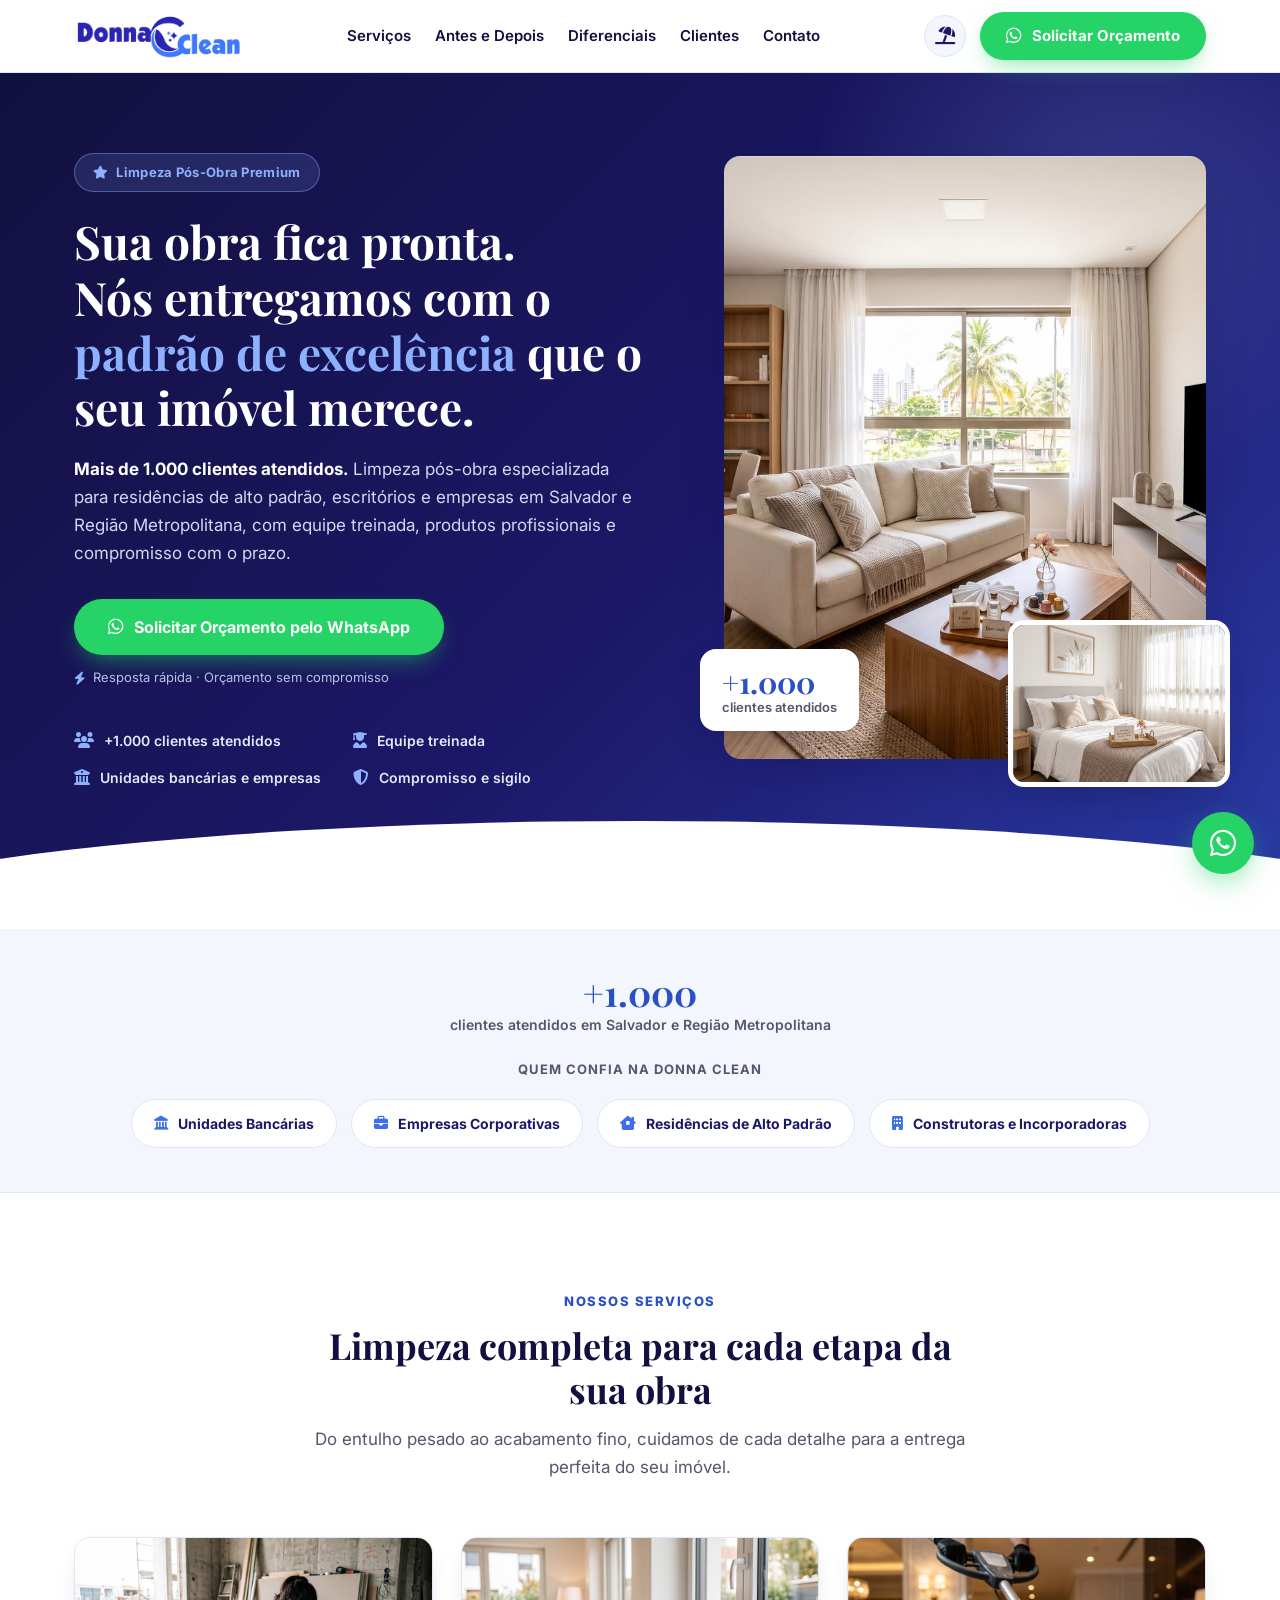
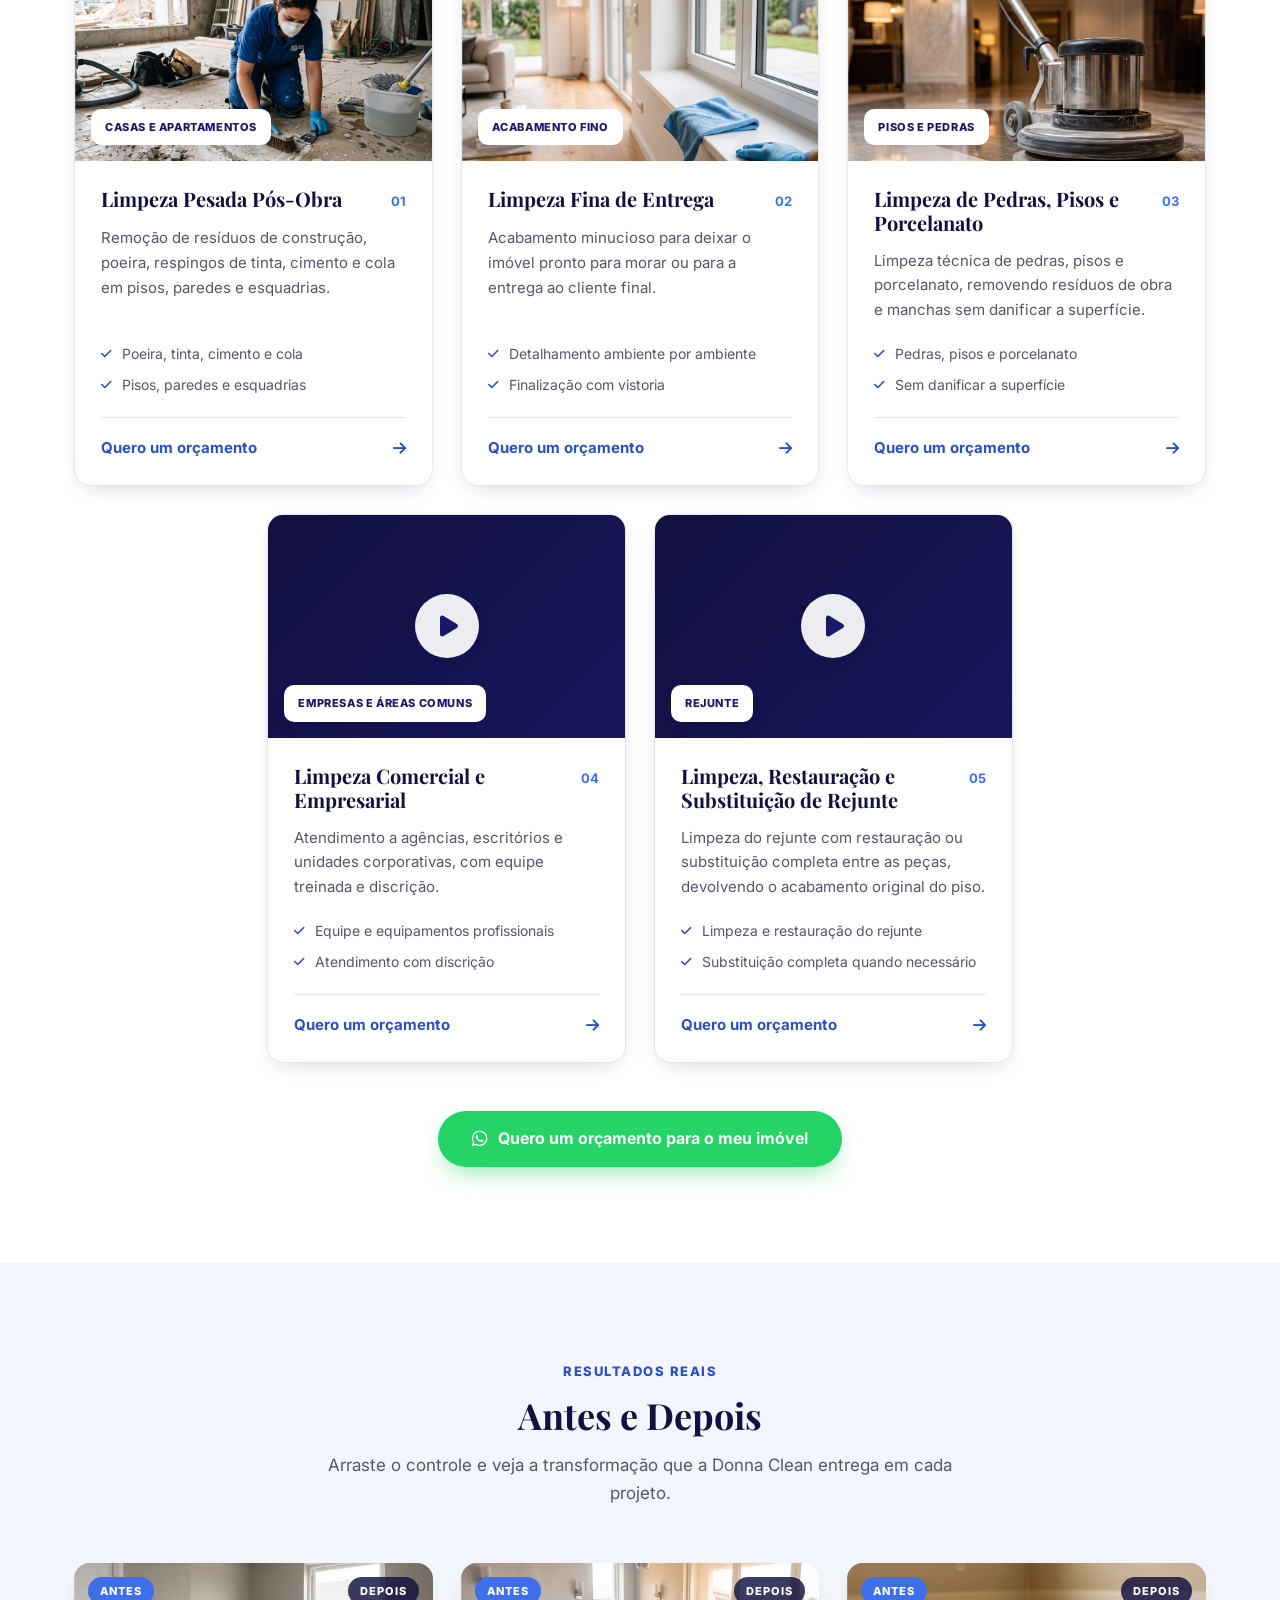
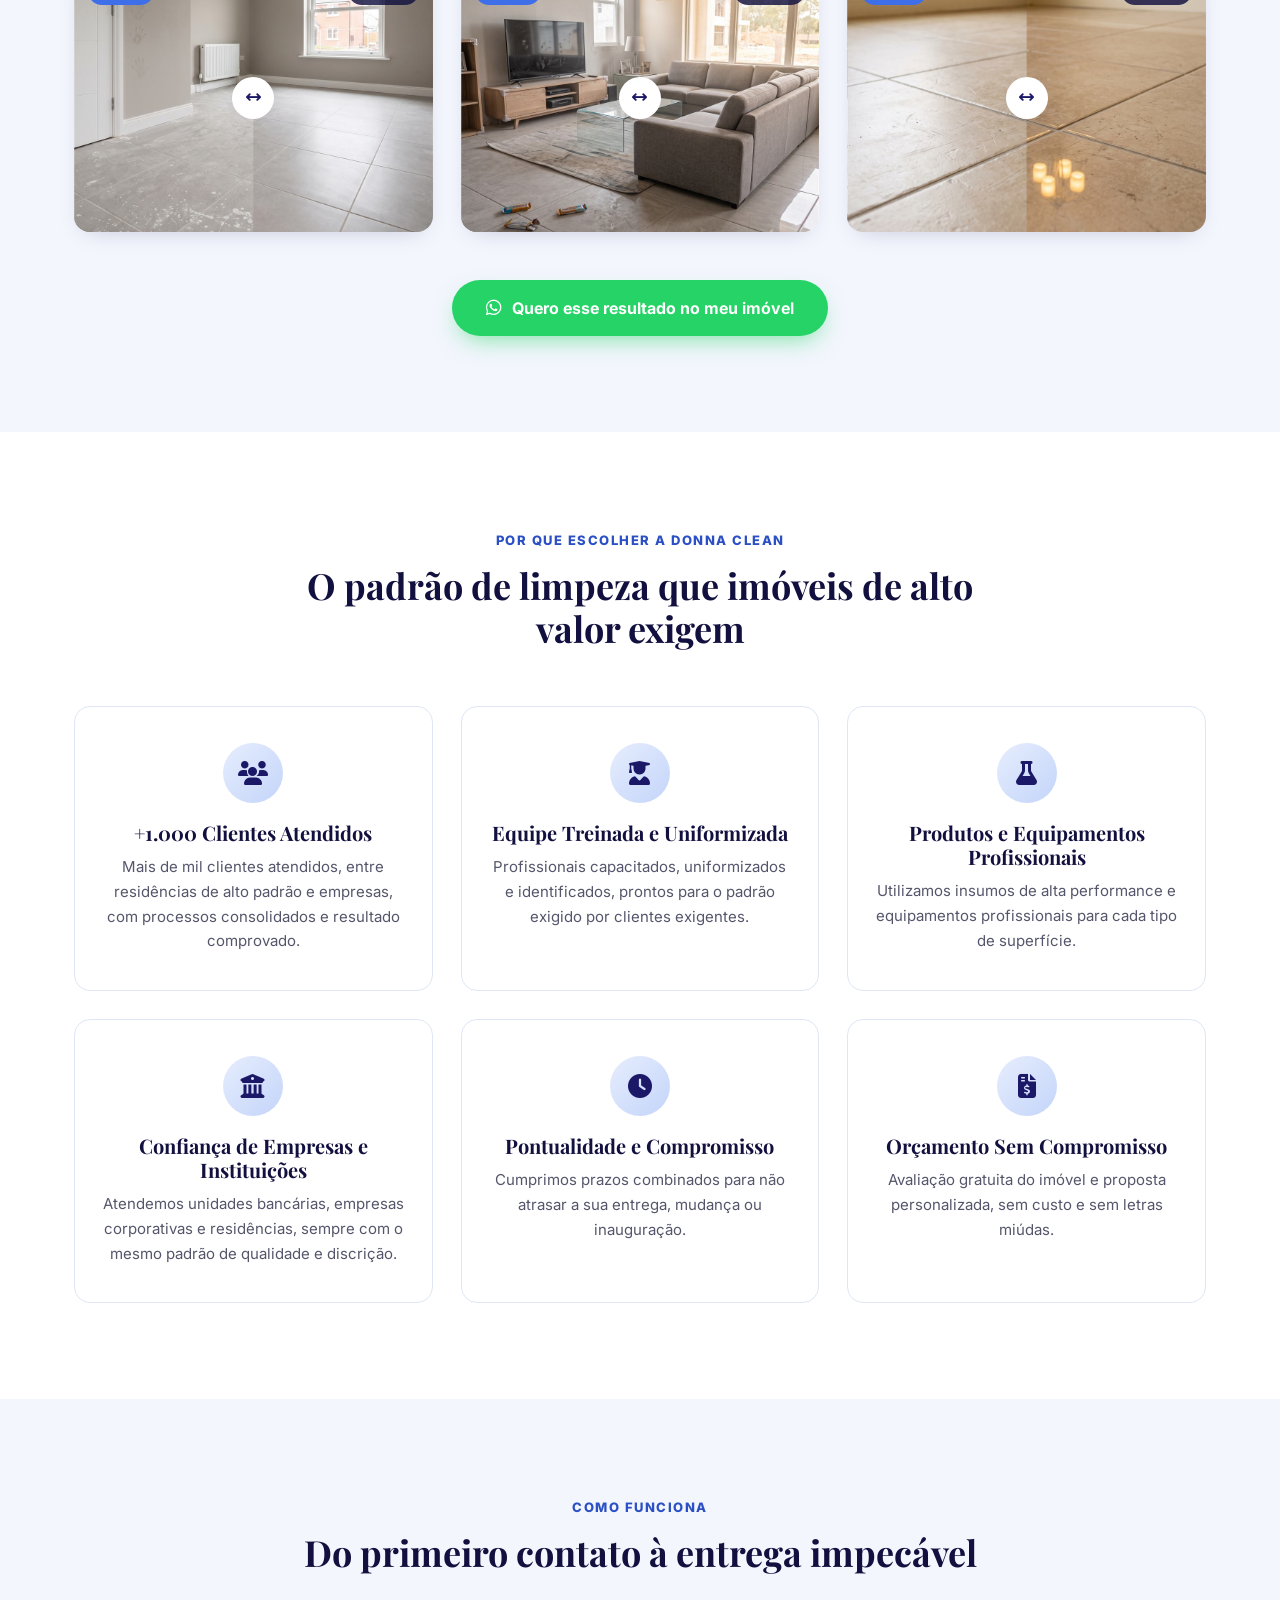
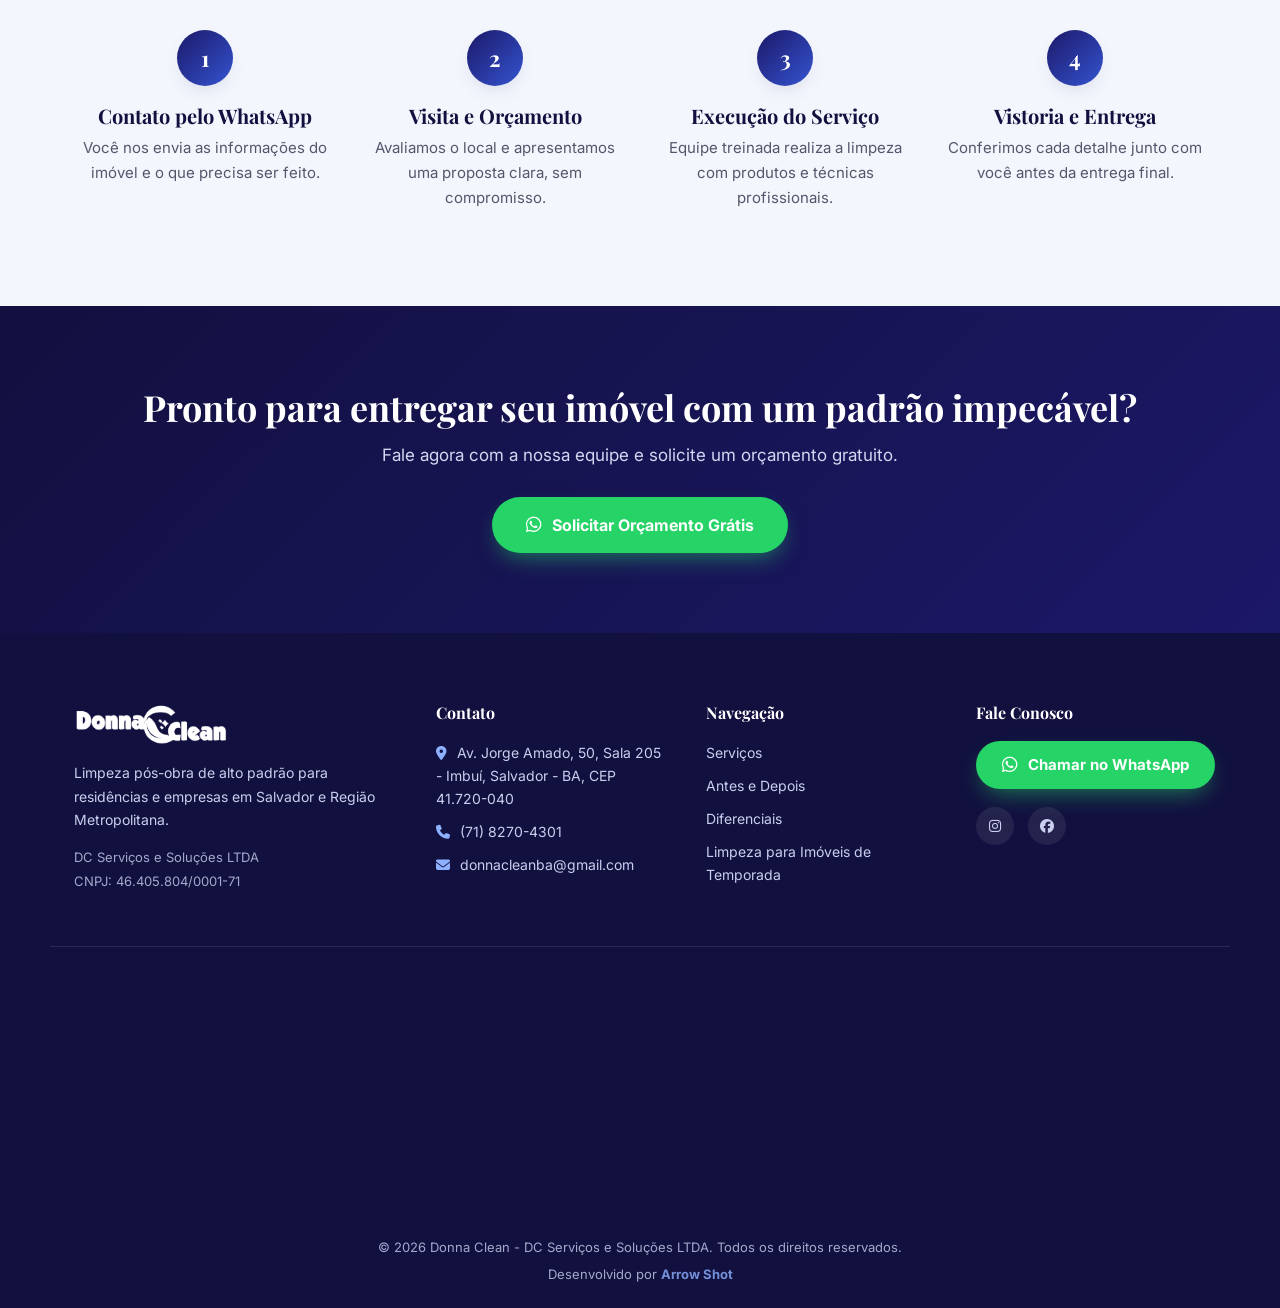
==== commit 06dc9aaf: "Troca fotos de banco de imagens por fotos reais dos serviços Substitui imagens genéricas nos cards d" ====
--- a/index.html
+++ b/index.html
@@ -174,7 +174,7 @@
 
       <article class="card service-card reveal">
         <div class="photo-slot photo-slot-card">
-          <img src="img/pos-obra/lmpzfinaldeentrega.jpg" alt="Limpeza fina de entrega" loading="lazy" onerror="this.style.display='none'; this.nextElementSibling.style.display='flex';">
+          <img src="img/pos-obra/lmpzfinaldeentrega.jpg" alt="Banheiro finalizado após limpeza fina de entrega" loading="lazy" onerror="this.style.display='none'; this.nextElementSibling.style.display='flex';">
           <div class="photo-placeholder"><i class="fa-solid fa-camera"></i><span>Acabamento fino</span></div>
           <span class="service-tag">Acabamento fino</span>
         </div>
@@ -196,7 +196,7 @@
 
       <article class="card service-card reveal">
         <div class="photo-slot photo-slot-card">
-          <img src="img/pos-obra/limpezadepedras.jpg" alt="Limpeza de pedras, pisos e porcelanato com equipamento profissional" loading="lazy" onerror="this.style.display='none'; this.nextElementSibling.style.display='flex';">
+          <img src="img/pos-obra/limpezadepedras.jpg" alt="Equipe Donna Clean fazendo limpeza e polimento de piso em ambiente comercial" loading="lazy" style="object-position: center 15%;" onerror="this.style.display='none'; this.nextElementSibling.style.display='flex';">
           <div class="photo-placeholder"><i class="fa-solid fa-camera"></i><span>Pisos e pedras</span></div>
           <span class="service-tag">Pisos e pedras</span>
         </div>
@@ -311,11 +311,11 @@
 
       <div class="compare reveal" data-compare>
         <div class="compare-after">
-          <img src="img/pos-obra/depois3.jpg" alt="Depois - ambiente 3" loading="lazy" onerror="this.style.display='none'; this.parentElement.classList.add('ph-after');">
+          <img src="img/pos-obra/depois3.jpg" alt="Depois - piso e rejunte do banheiro limpos" loading="lazy" onerror="this.style.display='none'; this.parentElement.classList.add('ph-after');">
           <span class="ph-label">DEPOIS</span>
         </div>
         <div class="compare-before">
-          <img src="img/pos-obra/antes3.jpg" alt="Antes - ambiente 3" loading="lazy" onerror="this.style.display='none'; this.parentElement.classList.add('ph-before');">
+          <img src="img/pos-obra/antes3.jpg" alt="Antes - piso e rejunte do banheiro sujos" loading="lazy" onerror="this.style.display='none'; this.parentElement.classList.add('ph-before');">
           <span class="ph-label">ANTES</span>
         </div>
         <input type="range" min="0" max="100" value="50" class="compare-range" aria-label="Comparar antes e depois">
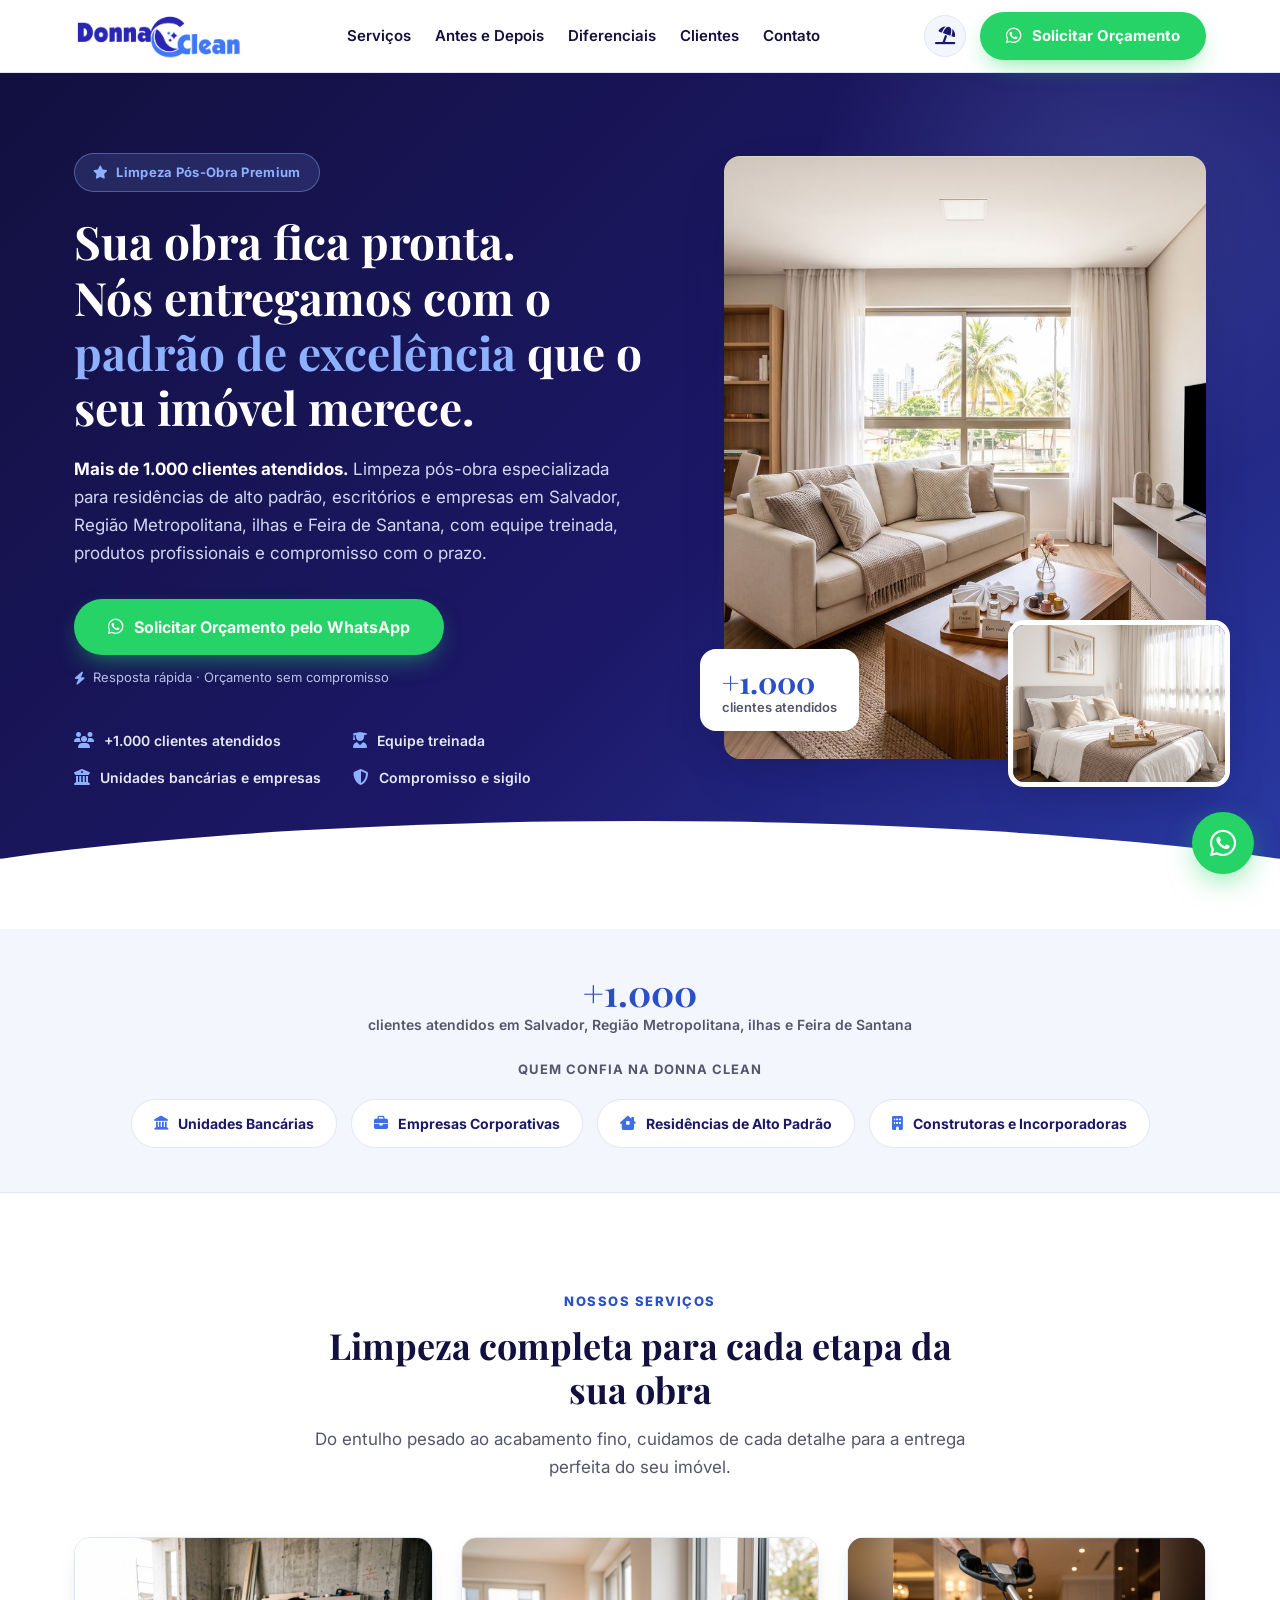
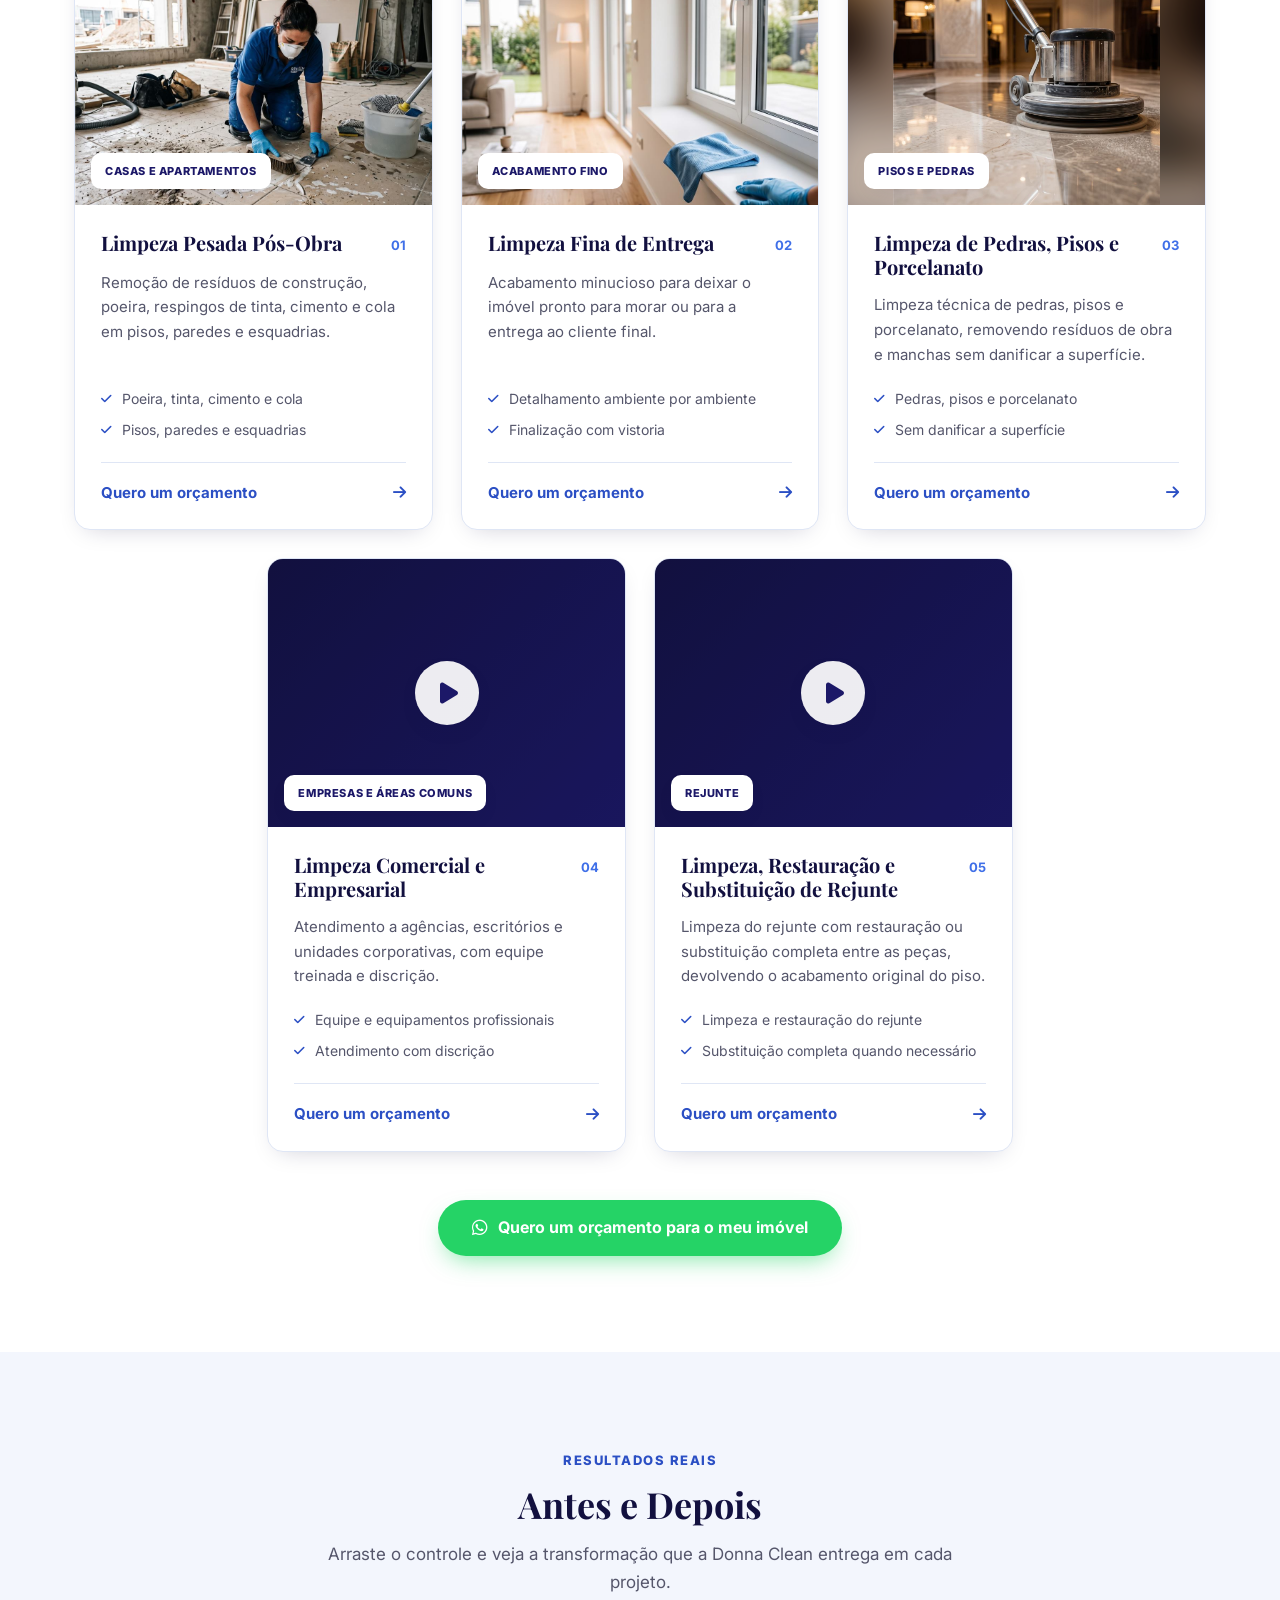
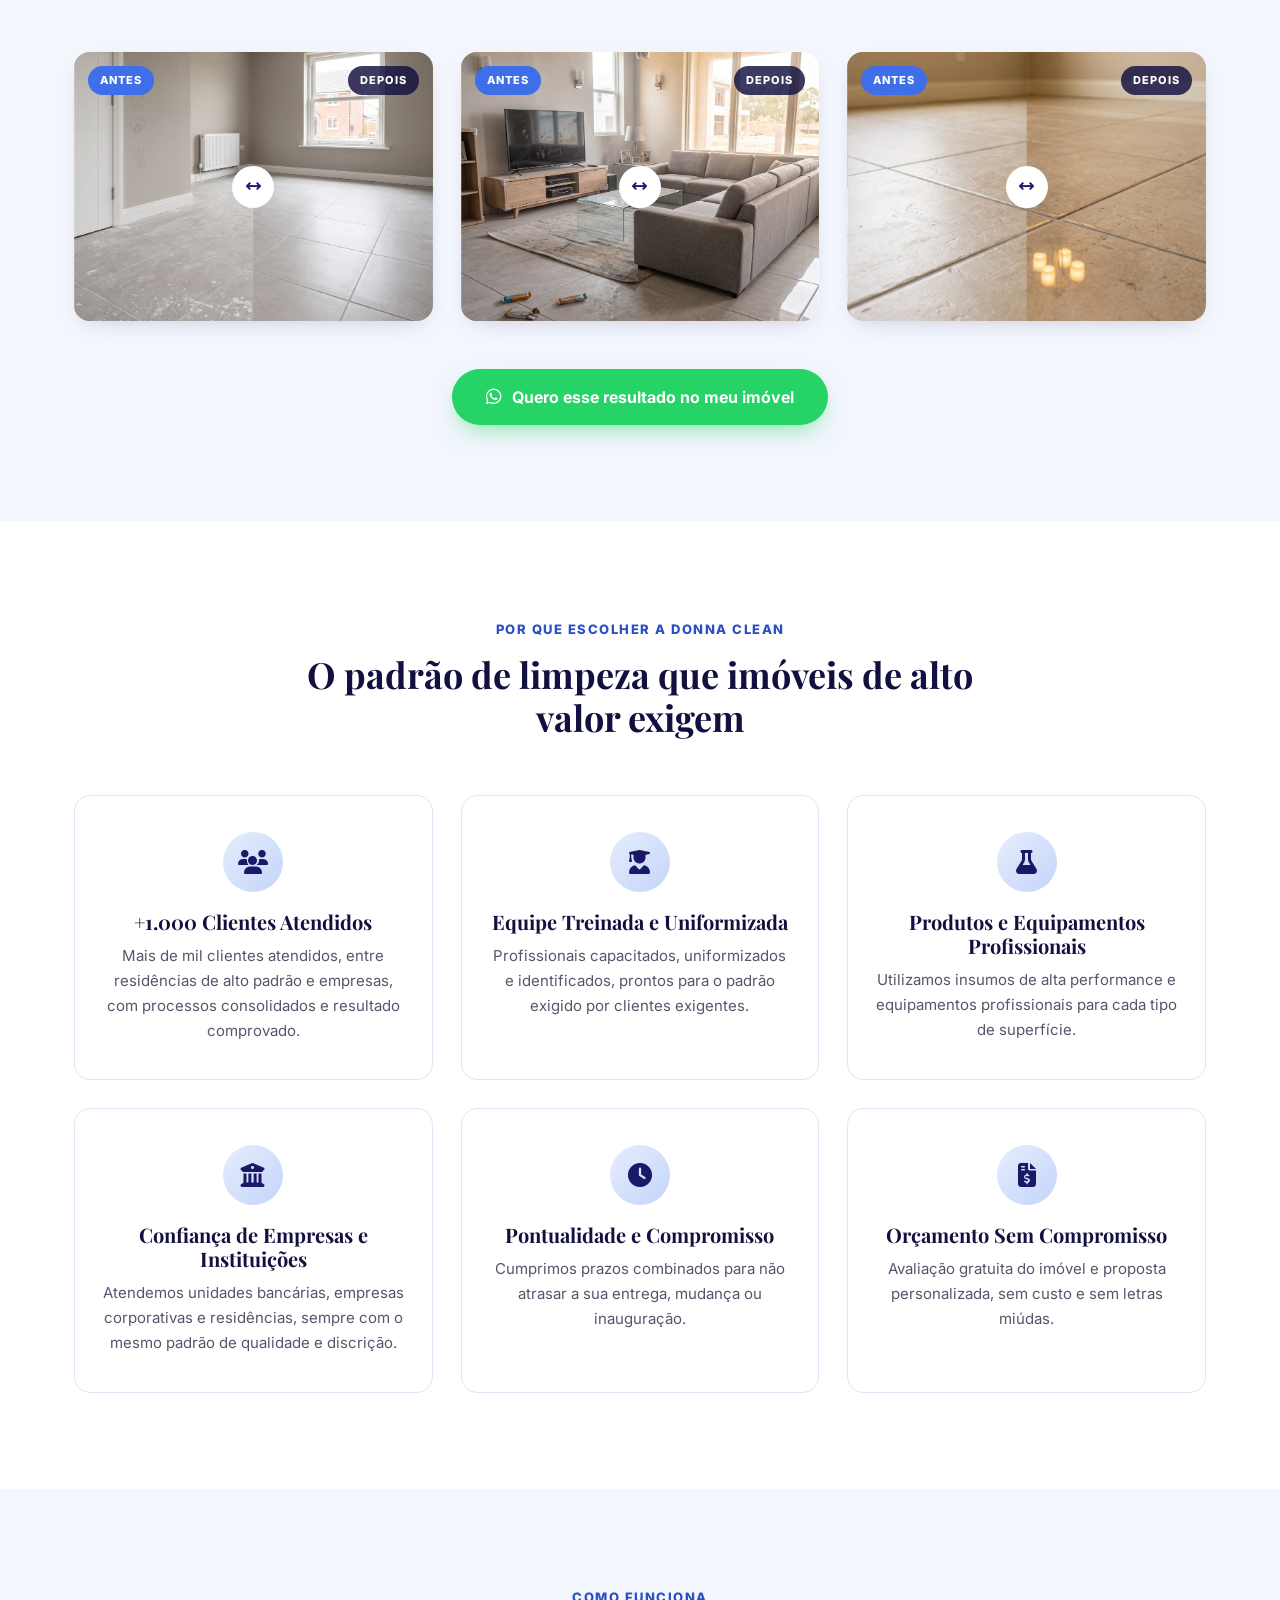
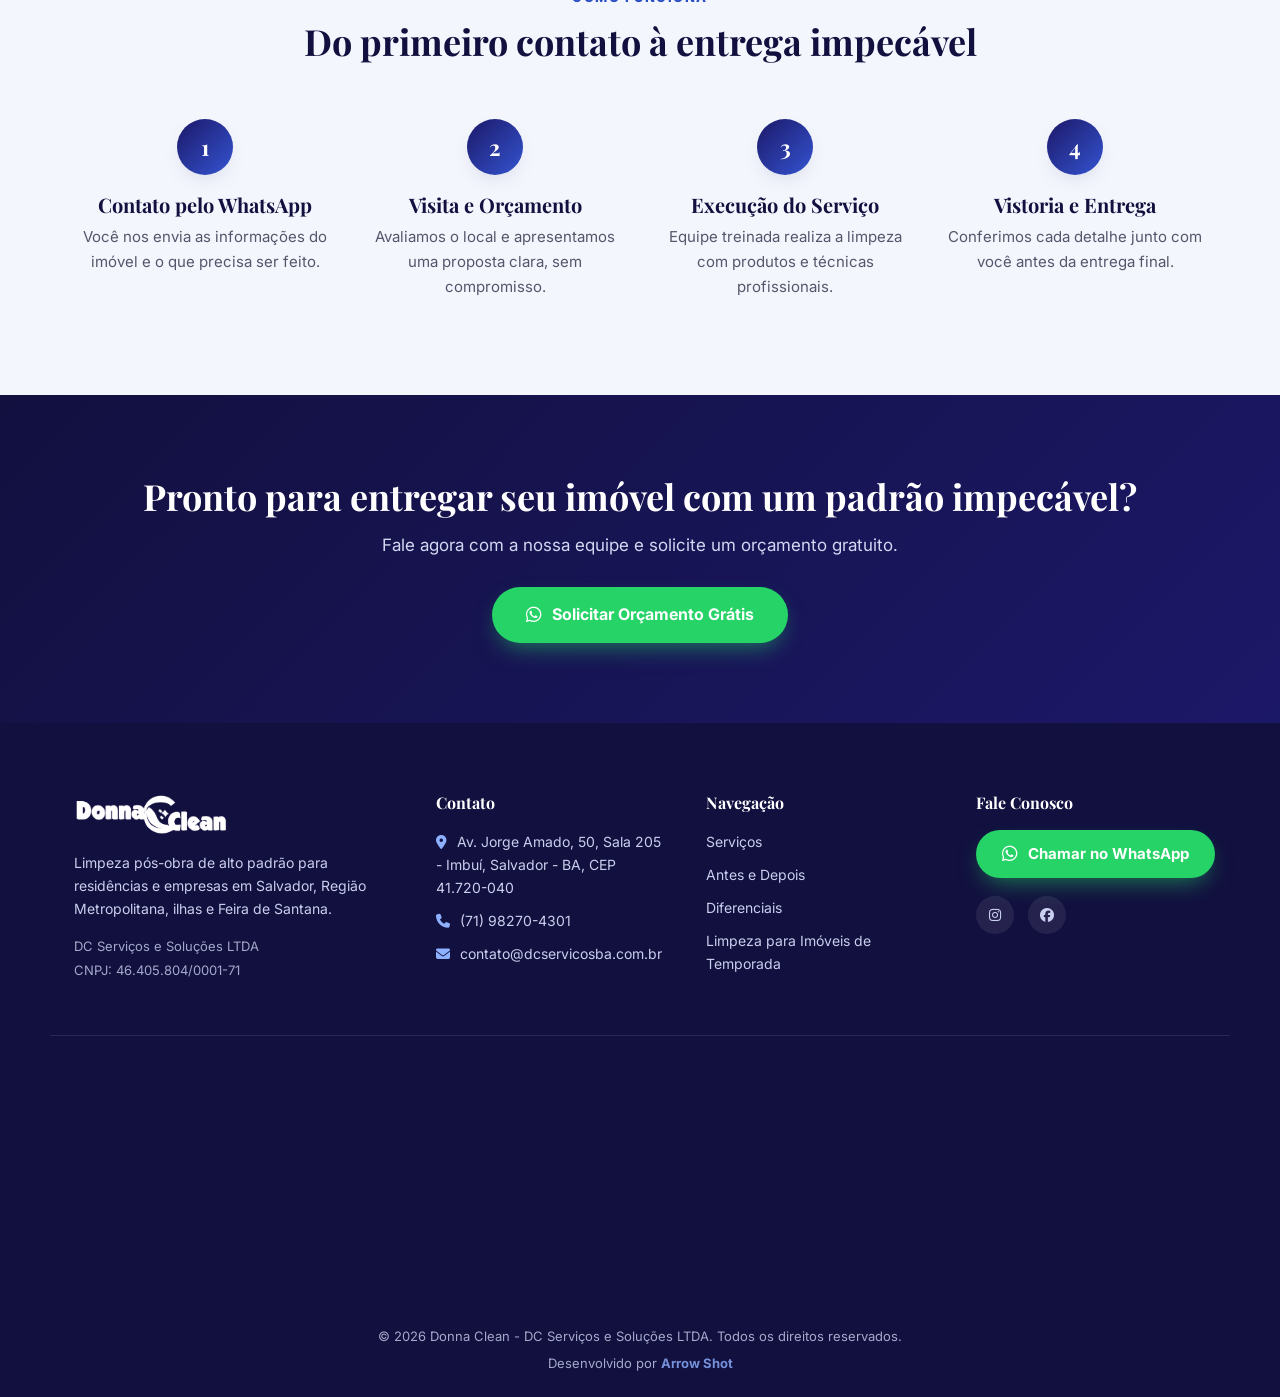
==== commit ed171837: "Atualiza contatos, textos do aluguel e fotos dos serviços Telefone com 9, novo e-mail, links de Inst" ====
--- a/index.html
+++ b/index.html
@@ -4,16 +4,16 @@
 <meta charset="UTF-8">
 <meta name="viewport" content="width=device-width, initial-scale=1.0">
 <title>Donna Clean | Limpeza Pós-Obra de Alto Padrão em Salvador - BA</title>
-<meta name="description" content="Limpeza pós-obra para residências e empresas de alto padrão em Salvador/BA. Mais de 1.000 clientes atendidos e equipe treinada. Orçamento grátis no WhatsApp.">
+<meta name="description" content="Limpeza pós-obra de alto padrão em Salvador, região metropolitana, ilhas e Feira de Santana. Mais de 1.000 clientes atendidos. Orçamento grátis no WhatsApp.">
 <meta name="keywords" content="limpeza pós-obra, limpeza pós obra Salvador, limpeza pós construção, faxina pós obra, limpeza pesada, limpeza fina de entrega, Donna Clean">
 <meta name="robots" content="index, follow">
 <meta name="theme-color" content="#1C1868">
-<link rel="canonical" href="https://donnaclean.com.br/">
+<link rel="canonical" href="https://dcservicosba.com.br/">
 
 <!-- Open Graph -->
 <meta property="og:type" content="website">
 <meta property="og:title" content="Donna Clean | Limpeza Pós-Obra de Alto Padrão">
-<meta property="og:description" content="Mais de 1.000 clientes atendidos. Limpeza pós-obra para residências e empresas de alto padrão em Salvador/BA. Solicite seu orçamento pelo WhatsApp.">
+<meta property="og:description" content="Mais de 1.000 clientes atendidos. Limpeza pós-obra de alto padrão em Salvador, região metropolitana, ilhas e Feira de Santana. Peça seu orçamento pelo WhatsApp.">
 <meta property="og:image" content="img/donna-clean-logo.png">
 <meta property="og:locale" content="pt_BR">
 
@@ -35,8 +35,8 @@
   "@type": "LocalBusiness",
   "name": "Donna Clean - DC Serviços e Soluções LTDA",
   "image": "img/donna-clean-logo.png",
-  "telephone": "+55-71-8270-4301",
-  "email": "donnacleanba@gmail.com",
+  "telephone": "+55-71-98270-4301",
+  "email": "contato@dcservicosba.com.br",
   "priceRange": "$$",
   "address": {
     "@type": "PostalAddress",
@@ -46,7 +46,7 @@
     "postalCode": "41720-040",
     "addressCountry": "BR"
   },
-  "areaServed": "Salvador e Região Metropolitana - BA",
+  "areaServed": ["Salvador - BA", "Região Metropolitana de Salvador - BA", "Ilhas", "Feira de Santana - BA"],
   "description": "Limpeza pós-obra profissional para residências e empresas de alto padrão."
 }
 </script>
@@ -72,7 +72,7 @@
       <a href="aluguel/" class="cross-link" title="Conheça a limpeza para imóveis de temporada" aria-label="Ver serviço de limpeza para imóveis de temporada">
         <i class="fa-solid fa-umbrella-beach"></i>
       </a>
-      <a href="https://wa.me/557182704301?text=Ol%C3%A1%21%20Vim%20pelo%20site%20e%20gostaria%20de%20solicitar%20um%20or%C3%A7amento%20de%20limpeza%20p%C3%B3s-obra." class="btn btn-whatsapp header-cta" target="_blank" rel="noopener" data-cta="header">
+      <a href="https://wa.me/5571982704301?text=Ol%C3%A1%21%20Vim%20pelo%20site%20e%20gostaria%20de%20solicitar%20um%20or%C3%A7amento%20de%20limpeza%20p%C3%B3s-obra." class="btn btn-whatsapp header-cta" target="_blank" rel="noopener" data-cta="header">
         <i class="fa-brands fa-whatsapp"></i> Solicitar Orçamento
       </a>
       <button class="menu-toggle" id="menuToggle" aria-label="Abrir menu" aria-expanded="false" aria-controls="nav">
@@ -88,10 +88,10 @@
     <div class="hero-text reveal">
       <span class="badge"><i class="fa-solid fa-star"></i> Limpeza Pós-Obra Premium</span>
       <h1>Sua obra fica pronta.<br>Nós entregamos com o <span>padrão de excelência</span> que o seu imóvel merece.</h1>
-      <p class="hero-sub"><strong>Mais de 1.000 clientes atendidos.</strong> Limpeza pós-obra especializada para residências de alto padrão, escritórios e empresas em Salvador e Região Metropolitana, com equipe treinada, produtos profissionais e compromisso com o prazo.</p>
+      <p class="hero-sub"><strong>Mais de 1.000 clientes atendidos.</strong> Limpeza pós-obra especializada para residências de alto padrão, escritórios e empresas em Salvador, Região Metropolitana, ilhas e Feira de Santana, com equipe treinada, produtos profissionais e compromisso com o prazo.</p>
 
       <div class="hero-actions">
-        <a href="https://wa.me/557182704301?text=Ol%C3%A1%21%20Vim%20pelo%20site%20e%20gostaria%20de%20solicitar%20um%20or%C3%A7amento%20de%20limpeza%20p%C3%B3s-obra." class="btn btn-whatsapp btn-lg" target="_blank" rel="noopener" data-cta="hero">
+        <a href="https://wa.me/5571982704301?text=Ol%C3%A1%21%20Vim%20pelo%20site%20e%20gostaria%20de%20solicitar%20um%20or%C3%A7amento%20de%20limpeza%20p%C3%B3s-obra." class="btn btn-whatsapp btn-lg" target="_blank" rel="noopener" data-cta="hero">
           <i class="fa-brands fa-whatsapp"></i> Solicitar Orçamento pelo WhatsApp
         </a>
         <span class="cta-note"><i class="fa-solid fa-bolt"></i> Resposta rápida &middot; Orçamento sem compromisso</span>
@@ -128,7 +128,7 @@
   <div class="container">
     <div class="clients-stat reveal">
       <strong>+1.000</strong>
-      <span>clientes atendidos em Salvador e Região Metropolitana</span>
+      <span>clientes atendidos em Salvador, Região Metropolitana, ilhas e Feira de Santana</span>
     </div>
     <p class="clients-label reveal">Quem confia na Donna Clean</p>
     <div class="clients-row reveal">
@@ -166,7 +166,7 @@
             <li><i class="fa-solid fa-check"></i> Poeira, tinta, cimento e cola</li>
             <li><i class="fa-solid fa-check"></i> Pisos, paredes e esquadrias</li>
           </ul>
-          <a href="https://wa.me/557182704301?text=Ol%C3%A1!%20Vim%20pelo%20site%20e%20quero%20um%20or%C3%A7amento%20de%20limpeza%20pesada%20p%C3%B3s-obra." class="service-cta" target="_blank" rel="noopener" data-cta="servico-pesada" title="Abrir conversa no WhatsApp">
+          <a href="https://wa.me/5571982704301?text=Ol%C3%A1!%20Vim%20pelo%20site%20e%20quero%20um%20or%C3%A7amento%20de%20limpeza%20pesada%20p%C3%B3s-obra." class="service-cta" target="_blank" rel="noopener" data-cta="servico-pesada" title="Abrir conversa no WhatsApp">
             <span>Quero um orçamento</span> <i class="fa-solid fa-arrow-right"></i>
           </a>
         </div>
@@ -174,7 +174,7 @@
 
       <article class="card service-card reveal">
         <div class="photo-slot photo-slot-card">
-          <img src="img/pos-obra/lmpzfinaldeentrega.jpg" alt="Banheiro finalizado após limpeza fina de entrega" loading="lazy" onerror="this.style.display='none'; this.nextElementSibling.style.display='flex';">
+          <img src="img/pos-obra/lmpzfinaldeentrega.jpg" alt="Banheiro finalizado após limpeza fina de entrega" loading="lazy" style="object-position: center 34%;" onerror="this.style.display='none'; this.nextElementSibling.style.display='flex';">
           <div class="photo-placeholder"><i class="fa-solid fa-camera"></i><span>Acabamento fino</span></div>
           <span class="service-tag">Acabamento fino</span>
         </div>
@@ -188,15 +188,15 @@
             <li><i class="fa-solid fa-check"></i> Detalhamento ambiente por ambiente</li>
             <li><i class="fa-solid fa-check"></i> Finalização com vistoria</li>
           </ul>
-          <a href="https://wa.me/557182704301?text=Ol%C3%A1!%20Vim%20pelo%20site%20e%20quero%20um%20or%C3%A7amento%20de%20limpeza%20fina%20de%20entrega." class="service-cta" target="_blank" rel="noopener" data-cta="servico-fina" title="Abrir conversa no WhatsApp">
+          <a href="https://wa.me/5571982704301?text=Ol%C3%A1!%20Vim%20pelo%20site%20e%20quero%20um%20or%C3%A7amento%20de%20limpeza%20fina%20de%20entrega." class="service-cta" target="_blank" rel="noopener" data-cta="servico-fina" title="Abrir conversa no WhatsApp">
             <span>Quero um orçamento</span> <i class="fa-solid fa-arrow-right"></i>
           </a>
         </div>
       </article>
 
       <article class="card service-card reveal">
-        <div class="photo-slot photo-slot-card">
-          <img src="img/pos-obra/limpezadepedras.jpg" alt="Equipe Donna Clean fazendo limpeza e polimento de piso em ambiente comercial" loading="lazy" style="object-position: center 15%;" onerror="this.style.display='none'; this.nextElementSibling.style.display='flex';">
+        <div class="photo-slot photo-slot-card fit-contain" style="--fit-bg: url('img/pos-obra/limpezadepedras.jpg')">
+          <img src="img/pos-obra/limpezadepedras.jpg" alt="Equipe Donna Clean fazendo limpeza e polimento de piso em ambiente comercial" loading="lazy" onerror="this.style.display='none'; this.nextElementSibling.style.display='flex';">
           <div class="photo-placeholder"><i class="fa-solid fa-camera"></i><span>Pisos e pedras</span></div>
           <span class="service-tag">Pisos e pedras</span>
         </div>
@@ -210,7 +210,7 @@
             <li><i class="fa-solid fa-check"></i> Pedras, pisos e porcelanato</li>
             <li><i class="fa-solid fa-check"></i> Sem danificar a superfície</li>
           </ul>
-          <a href="https://wa.me/557182704301?text=Ol%C3%A1!%20Vim%20pelo%20site%20e%20quero%20um%20or%C3%A7amento%20de%20limpeza%20de%20pedras%2C%20pisos%20e%20porcelanato." class="service-cta" target="_blank" rel="noopener" data-cta="servico-pedras-pisos" title="Abrir conversa no WhatsApp">
+          <a href="https://wa.me/5571982704301?text=Ol%C3%A1!%20Vim%20pelo%20site%20e%20quero%20um%20or%C3%A7amento%20de%20limpeza%20de%20pedras%2C%20pisos%20e%20porcelanato." class="service-cta" target="_blank" rel="noopener" data-cta="servico-pedras-pisos" title="Abrir conversa no WhatsApp">
             <span>Quero um orçamento</span> <i class="fa-solid fa-arrow-right"></i>
           </a>
         </div>
@@ -234,14 +234,14 @@
             <li><i class="fa-solid fa-check"></i> Equipe e equipamentos profissionais</li>
             <li><i class="fa-solid fa-check"></i> Atendimento com discrição</li>
           </ul>
-          <a href="https://wa.me/557182704301?text=Ol%C3%A1!%20Vim%20pelo%20site%20e%20quero%20um%20or%C3%A7amento%20de%20limpeza%20comercial%20e%20empresarial." class="service-cta" target="_blank" rel="noopener" data-cta="servico-comercial" title="Abrir conversa no WhatsApp">
+          <a href="https://wa.me/5571982704301?text=Ol%C3%A1!%20Vim%20pelo%20site%20e%20quero%20um%20or%C3%A7amento%20de%20limpeza%20comercial%20e%20empresarial." class="service-cta" target="_blank" rel="noopener" data-cta="servico-comercial" title="Abrir conversa no WhatsApp">
             <span>Quero um orçamento</span> <i class="fa-solid fa-arrow-right"></i>
           </a>
         </div>
       </article>
 
       <article class="card service-card reveal">
-        <div class="video-slot video-slot-card click-to-play">
+        <div class="video-slot video-slot-card click-to-play video-contain">
           <video playsinline preload="metadata">
             <source src="img/pos-obra/lmpzpiso.mp4" type="video/mp4">
           </video>
@@ -258,7 +258,7 @@
             <li><i class="fa-solid fa-check"></i> Limpeza e restauração do rejunte</li>
             <li><i class="fa-solid fa-check"></i> Substituição completa quando necessário</li>
           </ul>
-          <a href="https://wa.me/557182704301?text=Ol%C3%A1!%20Vim%20pelo%20site%20e%20quero%20um%20or%C3%A7amento%20de%20limpeza%2C%20restaura%C3%A7%C3%A3o%20ou%20substitui%C3%A7%C3%A3o%20de%20rejunte." class="service-cta" target="_blank" rel="noopener" data-cta="servico-rejunte" title="Abrir conversa no WhatsApp">
+          <a href="https://wa.me/5571982704301?text=Ol%C3%A1!%20Vim%20pelo%20site%20e%20quero%20um%20or%C3%A7amento%20de%20limpeza%2C%20restaura%C3%A7%C3%A3o%20ou%20substitui%C3%A7%C3%A3o%20de%20rejunte." class="service-cta" target="_blank" rel="noopener" data-cta="servico-rejunte" title="Abrir conversa no WhatsApp">
             <span>Quero um orçamento</span> <i class="fa-solid fa-arrow-right"></i>
           </a>
         </div>
@@ -266,7 +266,7 @@
     </div>
 
     <div class="section-cta reveal">
-      <a href="https://wa.me/557182704301?text=Ol%C3%A1%21%20Vim%20pelo%20site%20e%20quero%20saber%20mais%20sobre%20os%20servi%C3%A7os%20de%20limpeza%20p%C3%B3s-obra." class="btn btn-whatsapp btn-lg" target="_blank" rel="noopener" data-cta="servicos">
+      <a href="https://wa.me/5571982704301?text=Ol%C3%A1%21%20Vim%20pelo%20site%20e%20quero%20saber%20mais%20sobre%20os%20servi%C3%A7os%20de%20limpeza%20p%C3%B3s-obra." class="btn btn-whatsapp btn-lg" target="_blank" rel="noopener" data-cta="servicos">
         <i class="fa-brands fa-whatsapp"></i> Quero um orçamento para o meu imóvel
       </a>
     </div>
@@ -324,7 +324,7 @@
     </div>
 
     <div class="section-cta reveal">
-      <a href="https://wa.me/557182704301?text=Ol%C3%A1%21%20Vim%20pelo%20site%20e%20gostaria%20de%20solicitar%20um%20or%C3%A7amento%20de%20limpeza%20p%C3%B3s-obra." class="btn btn-whatsapp btn-lg" target="_blank" rel="noopener" data-cta="antes-depois">
+      <a href="https://wa.me/5571982704301?text=Ol%C3%A1%21%20Vim%20pelo%20site%20e%20gostaria%20de%20solicitar%20um%20or%C3%A7amento%20de%20limpeza%20p%C3%B3s-obra." class="btn btn-whatsapp btn-lg" target="_blank" rel="noopener" data-cta="antes-depois">
         <i class="fa-brands fa-whatsapp"></i> Quero esse resultado no meu imóvel
       </a>
     </div>
@@ -434,7 +434,7 @@
   <div class="container cta-final-inner reveal">
     <h2>Pronto para entregar seu imóvel com um padrão impecável?</h2>
     <p>Fale agora com a nossa equipe e solicite um orçamento gratuito.</p>
-    <a href="https://wa.me/557182704301?text=Ol%C3%A1%21%20Vim%20pelo%20site%20e%20gostaria%20de%20solicitar%20um%20or%C3%A7amento%20de%20limpeza%20p%C3%B3s-obra." class="btn btn-whatsapp btn-lg" target="_blank" rel="noopener" data-cta="cta-final">
+    <a href="https://wa.me/5571982704301?text=Ol%C3%A1%21%20Vim%20pelo%20site%20e%20gostaria%20de%20solicitar%20um%20or%C3%A7amento%20de%20limpeza%20p%C3%B3s-obra." class="btn btn-whatsapp btn-lg" target="_blank" rel="noopener" data-cta="cta-final">
       <i class="fa-brands fa-whatsapp"></i> Solicitar Orçamento Grátis
     </a>
   </div>
@@ -445,7 +445,7 @@
   <div class="container footer-inner">
     <div class="footer-col">
       <img src="img/donna-clean-logo.png" alt="Donna Clean" class="footer-logo">
-      <p>Limpeza pós-obra de alto padrão para residências e empresas em Salvador e Região Metropolitana.</p>
+      <p>Limpeza pós-obra de alto padrão para residências e empresas em Salvador, Região Metropolitana, ilhas e Feira de Santana.</p>
       <div class="footer-legal">
         <p>DC Serviços e Soluções LTDA</p>
         <p>CNPJ: 46.405.804/0001-71</p>
@@ -455,8 +455,8 @@
     <div class="footer-col">
       <h4>Contato</h4>
       <p><i class="fa-solid fa-location-dot"></i> Av. Jorge Amado, 50, Sala 205 - Imbuí, Salvador - BA, CEP 41.720-040</p>
-      <p><i class="fa-solid fa-phone"></i> <a href="tel:+557182704301">(71) 8270-4301</a></p>
-      <p><i class="fa-solid fa-envelope"></i> <a href="mailto:donnacleanba@gmail.com">donnacleanba@gmail.com</a></p>
+      <p><i class="fa-solid fa-phone"></i> <a href="tel:+5571982704301">(71) 98270-4301</a></p>
+      <p><i class="fa-solid fa-envelope"></i> <a href="mailto:contato@dcservicosba.com.br">contato@dcservicosba.com.br</a></p>
     </div>
 
     <div class="footer-col">
@@ -469,12 +469,12 @@
 
     <div class="footer-col">
       <h4>Fale Conosco</h4>
-      <a href="https://wa.me/557182704301?text=Ol%C3%A1%21%20Vim%20pelo%20site%20e%20gostaria%20de%20solicitar%20um%20or%C3%A7amento." class="btn btn-whatsapp" target="_blank" rel="noopener" data-cta="footer">
+      <a href="https://wa.me/5571982704301?text=Ol%C3%A1%21%20Vim%20pelo%20site%20e%20gostaria%20de%20solicitar%20um%20or%C3%A7amento." class="btn btn-whatsapp" target="_blank" rel="noopener" data-cta="footer">
         <i class="fa-brands fa-whatsapp"></i> Chamar no WhatsApp
       </a>
       <div class="footer-social">
-        <a href="#" aria-label="Instagram"><i class="fa-brands fa-instagram"></i></a>
-        <a href="#" aria-label="Facebook"><i class="fa-brands fa-facebook"></i></a>
+        <a href="https://www.instagram.com/dcservicosba?stkn=czJqdGJxcDIzOTN5&amp;utm_source=qr" aria-label="Instagram" target="_blank" rel="noopener"><i class="fa-brands fa-instagram"></i></a>
+        <a href="https://www.facebook.com/profile.php?id=61594659761478" aria-label="Facebook" target="_blank" rel="noopener"><i class="fa-brands fa-facebook"></i></a>
       </div>
     </div>
   </div>
@@ -490,13 +490,13 @@
 </footer>
 
 <!-- WHATSAPP FLOAT -->
-<a href="https://wa.me/557182704301?text=Ol%C3%A1%21%20Vim%20pelo%20site%20e%20gostaria%20de%20solicitar%20um%20or%C3%A7amento." class="whatsapp-float" target="_blank" rel="noopener" aria-label="Falar no WhatsApp" data-cta="float">
+<a href="https://wa.me/5571982704301?text=Ol%C3%A1%21%20Vim%20pelo%20site%20e%20gostaria%20de%20solicitar%20um%20or%C3%A7amento." class="whatsapp-float" target="_blank" rel="noopener" aria-label="Falar no WhatsApp" data-cta="float">
   <i class="fa-brands fa-whatsapp"></i>
 </a>
 
 <!-- MOBILE STICKY CTA -->
 <div class="mobile-sticky">
-  <a href="https://wa.me/557182704301?text=Ol%C3%A1%21%20Vim%20pelo%20site%20e%20gostaria%20de%20solicitar%20um%20or%C3%A7amento." class="btn btn-whatsapp" target="_blank" rel="noopener" data-cta="sticky"><i class="fa-brands fa-whatsapp"></i> Solicitar orçamento no WhatsApp</a>
+  <a href="https://wa.me/5571982704301?text=Ol%C3%A1%21%20Vim%20pelo%20site%20e%20gostaria%20de%20solicitar%20um%20or%C3%A7amento." class="btn btn-whatsapp" target="_blank" rel="noopener" data-cta="sticky"><i class="fa-brands fa-whatsapp"></i> Solicitar orçamento no WhatsApp</a>
 </div>
 
 <script src="javascript.js"></script>
--- a/style.css
+++ b/style.css
@@ -415,7 +415,17 @@
 
 /* ---------- Cards de serviço (tag sobre a foto, checklist e orçamento direto no WhatsApp) ---------- */
 .service-card { display: flex; flex-direction: column; }
-.service-card .photo-slot, .service-card .video-slot { border-radius: 0; aspect-ratio: 16/10; }
+.service-card .photo-slot, .service-card .video-slot { border-radius: 0; aspect-ratio: 4/3; }
+/* Fotos verticais: aparecem inteiras, sem corte, sobre fundo desfocado da própria foto */
+.photo-slot.fit-contain { background: var(--navy-dark); }
+.photo-slot.fit-contain::before {
+  content: ''; position: absolute; inset: -24px;
+  background: var(--fit-bg) center / cover no-repeat;
+  filter: blur(22px) brightness(0.9);
+  transform: scale(1.06);
+}
+.photo-slot.fit-contain img { position: relative; z-index: 1; object-fit: contain; }
+.video-contain video { object-fit: contain; }
 .service-tag {
   position: absolute; left: 16px; bottom: 16px; z-index: 3;
   background: #fff; color: var(--navy);
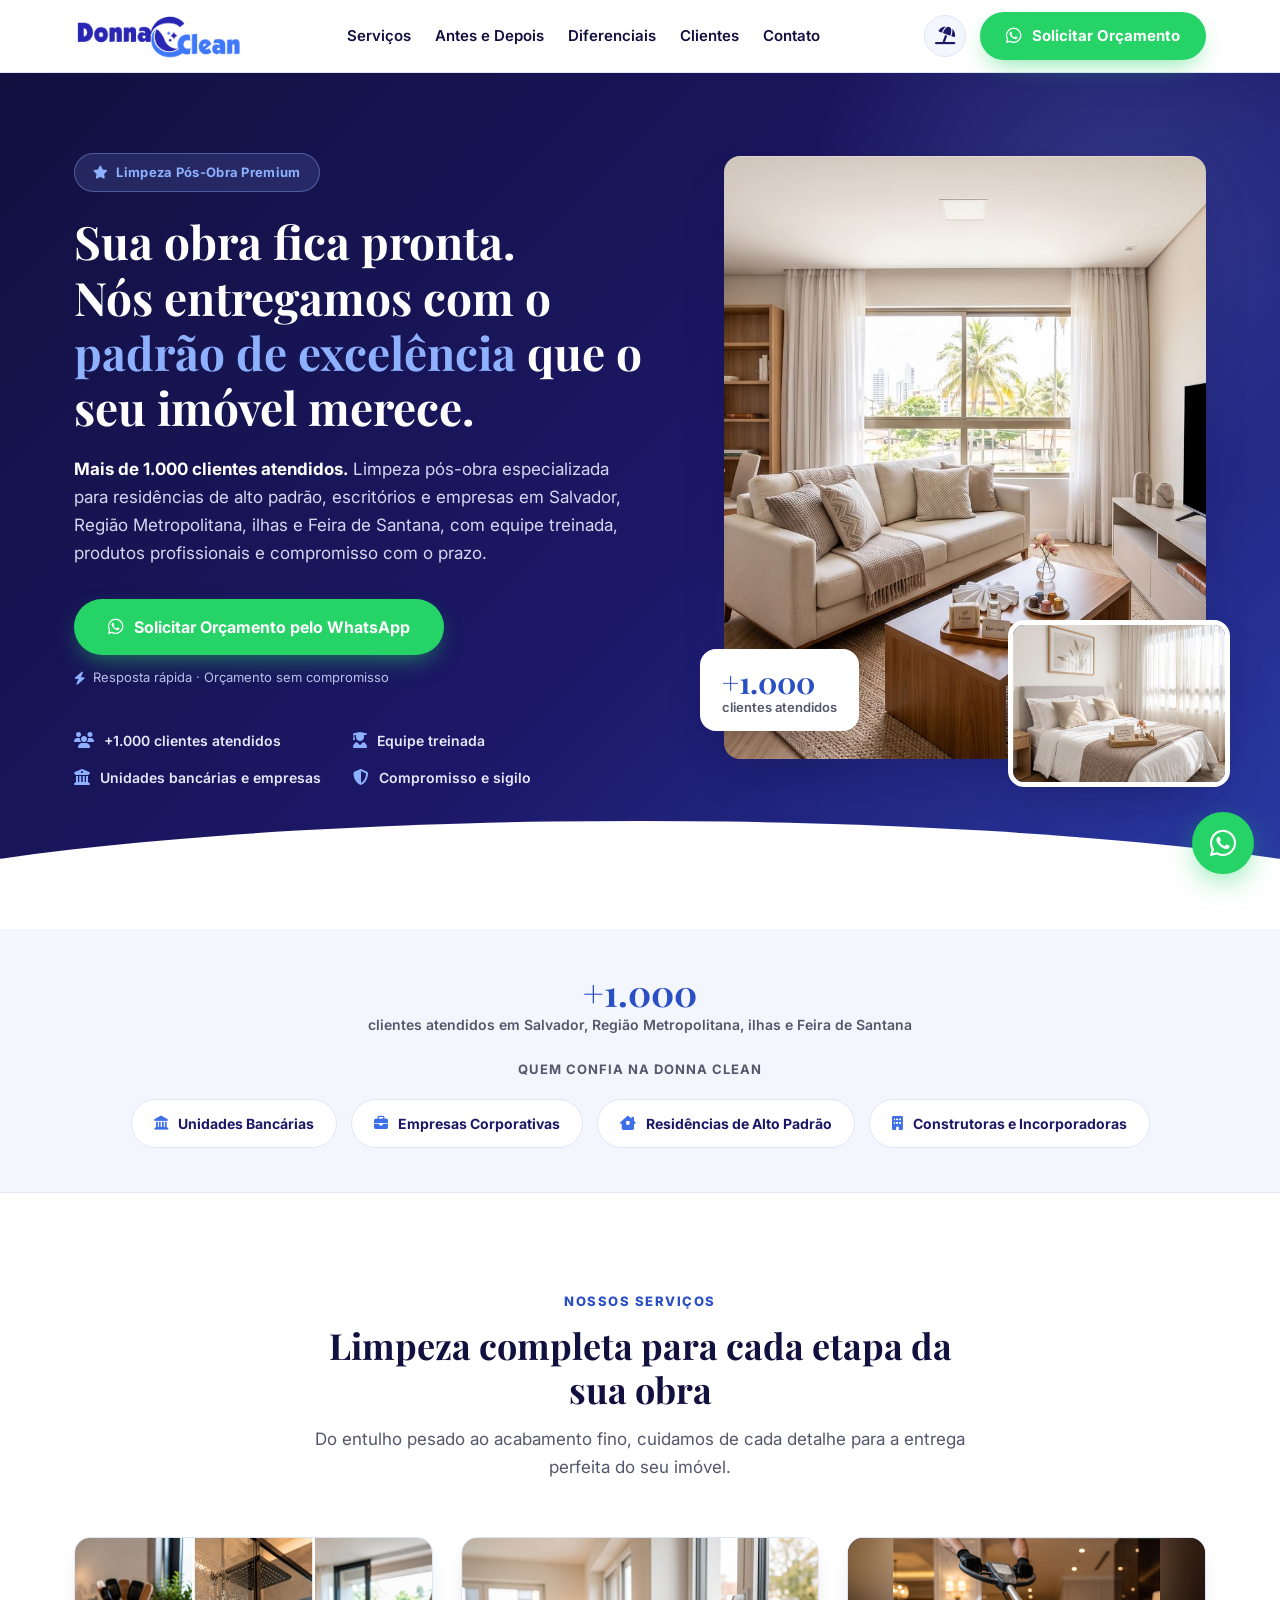
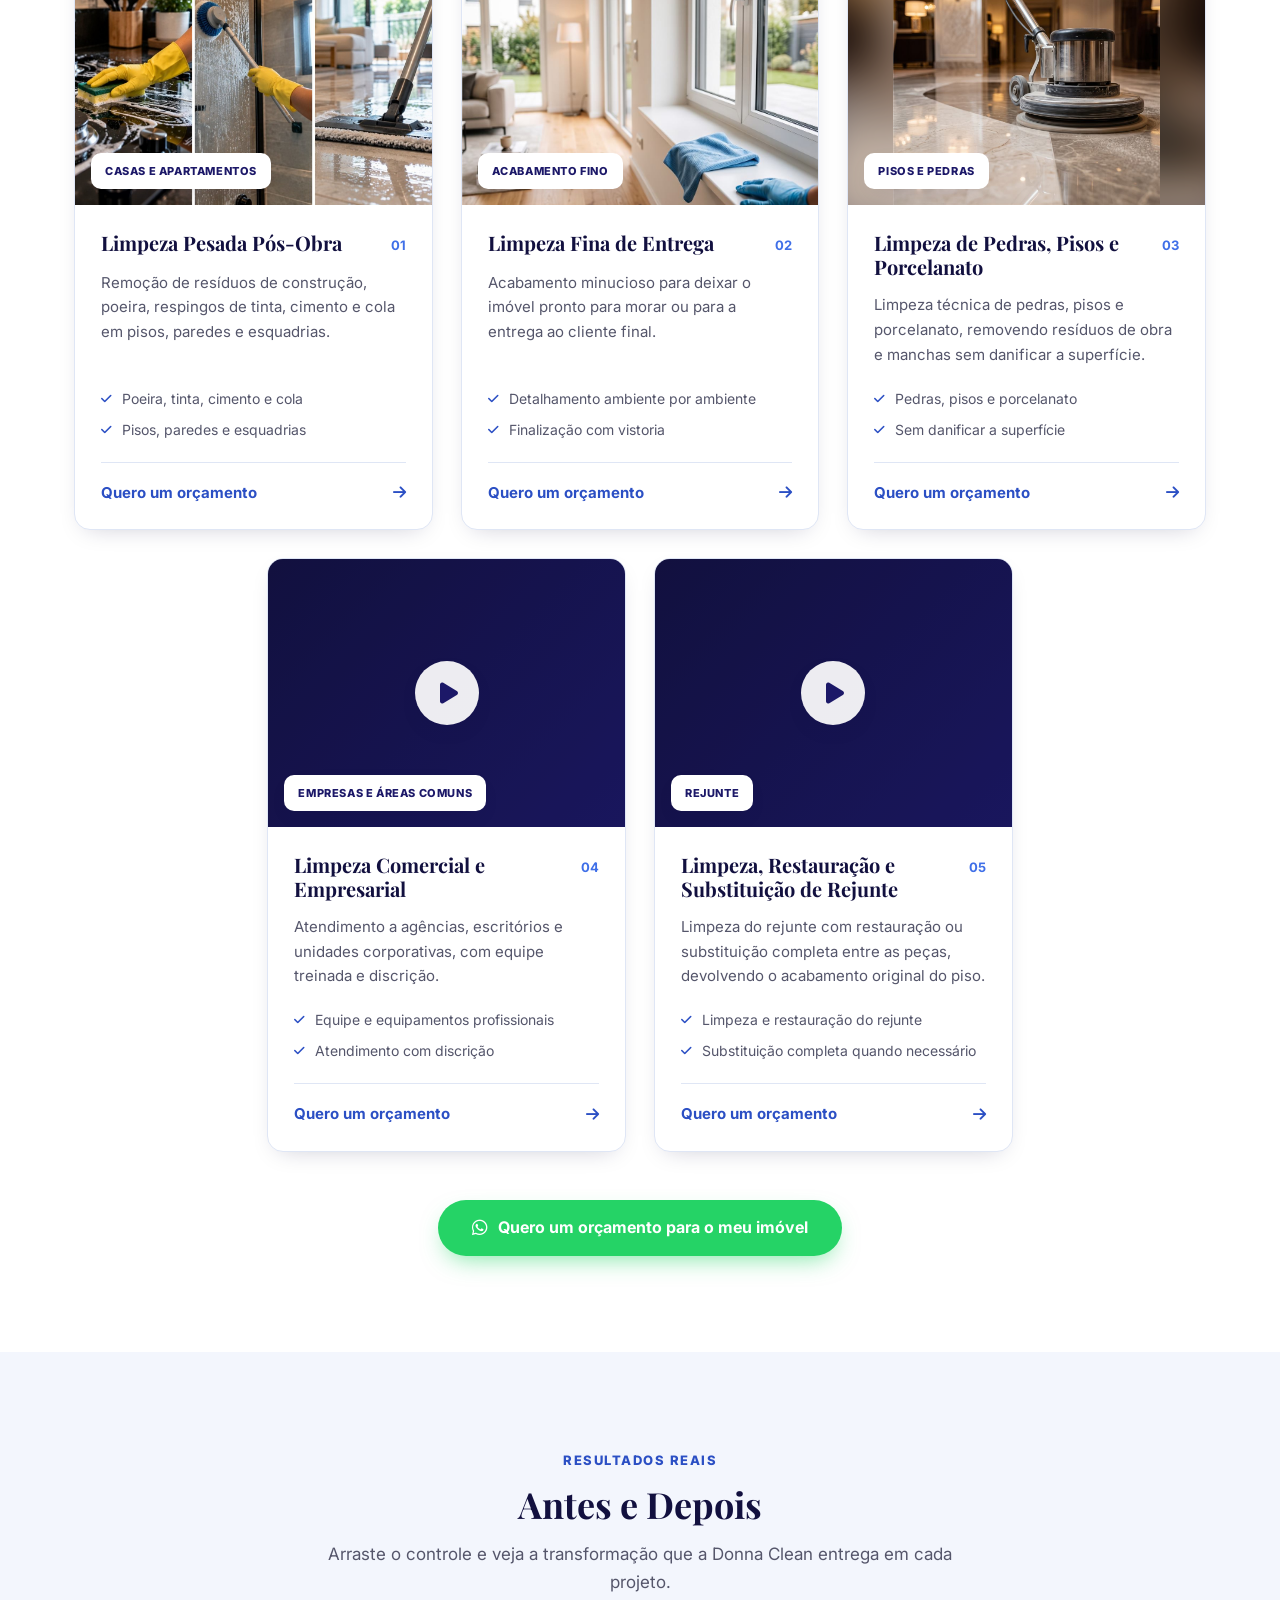
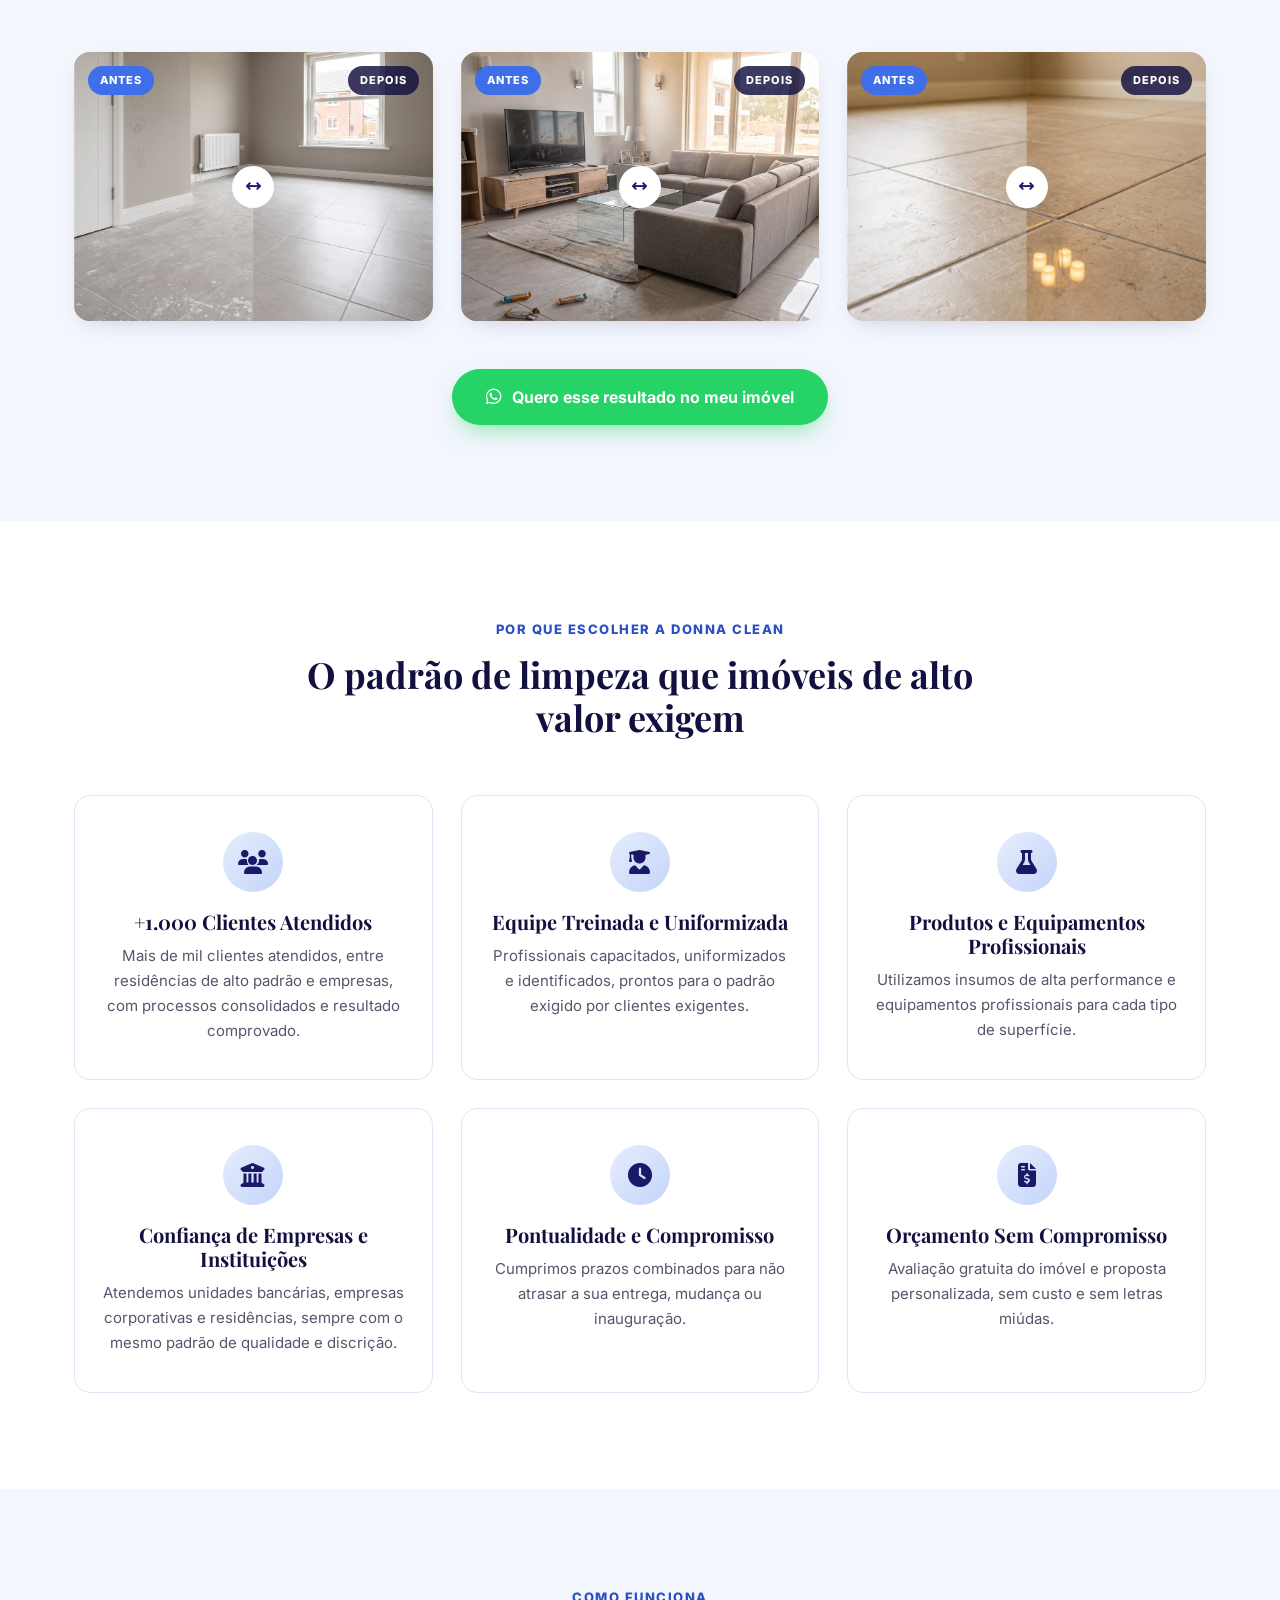
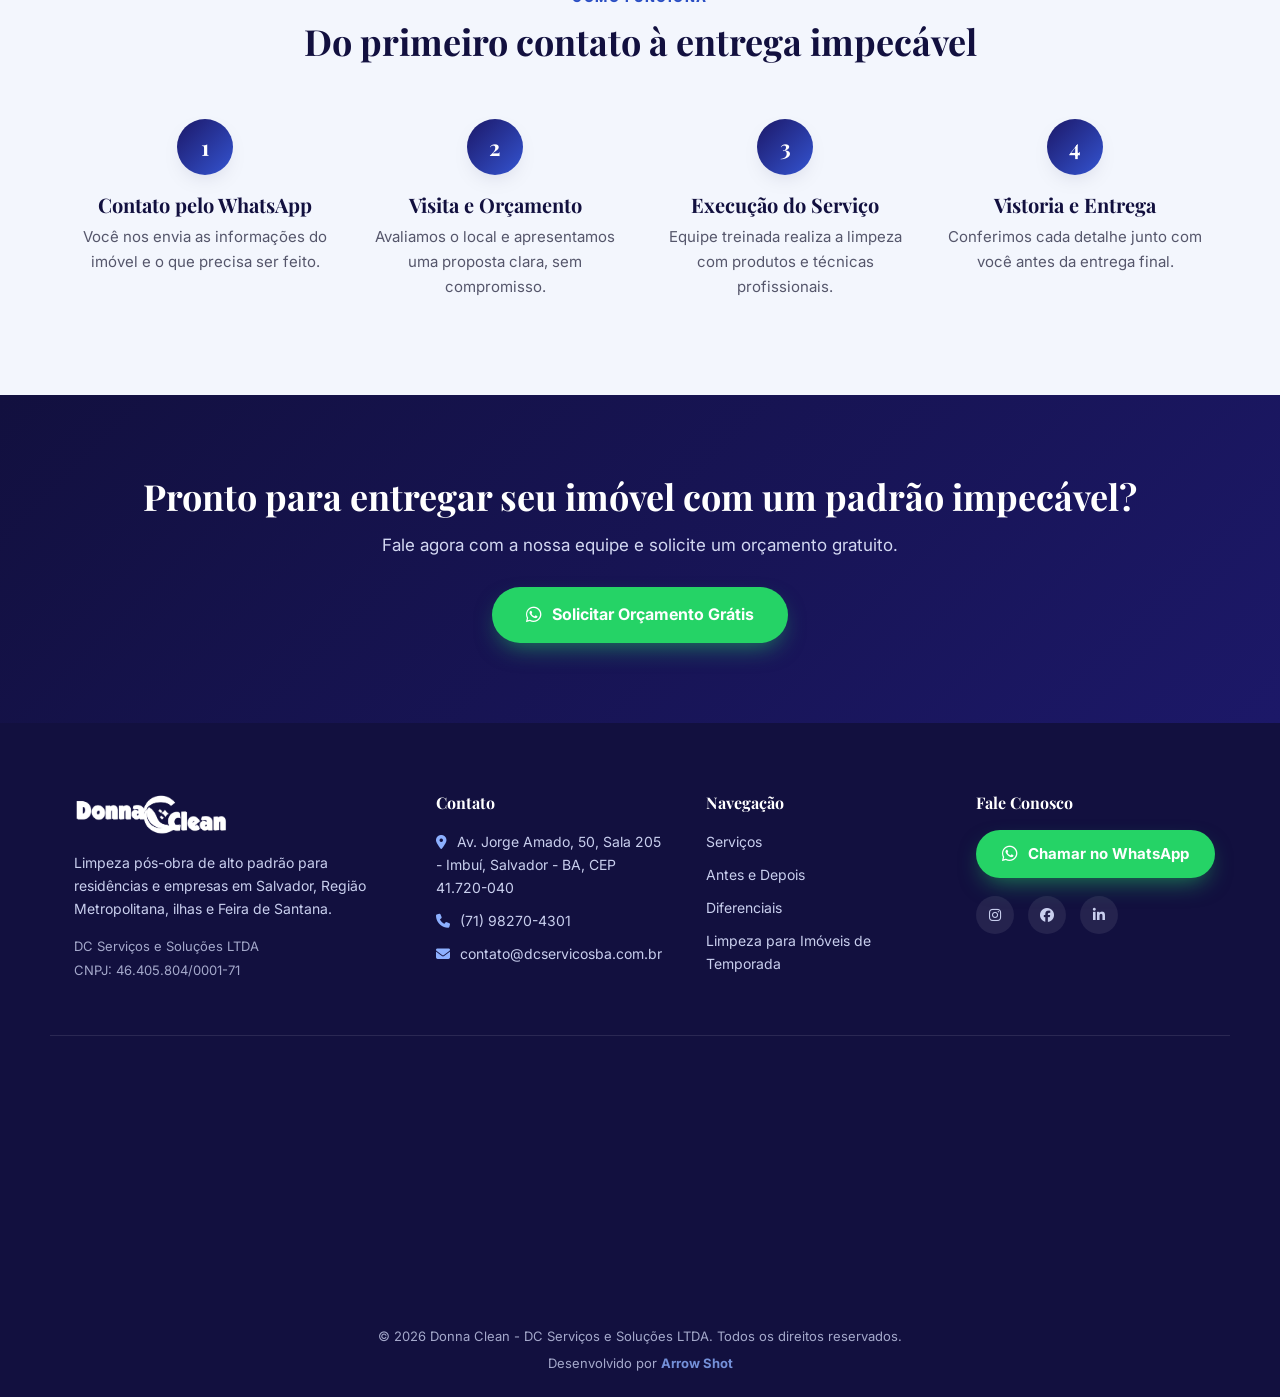
==== commit 0b1e1a9f: "Pós-obra: LinkedIn no rodapé e mesma foto da Limpeza Pesada da página de aluguel Co-Authored-By: Cla" ====
--- a/index.html
+++ b/index.html
@@ -152,7 +152,7 @@
     <div class="grid grid-center">
       <article class="card service-card reveal">
         <div class="photo-slot photo-slot-card">
-          <img src="img/pos-obra/lpmzspesadaposobra.jpg" alt="Limpeza pesada pós-obra" loading="lazy" onerror="this.style.display='none'; this.nextElementSibling.style.display='flex';">
+          <img src="img/aluguel/pesada-temporada.jpg" alt="Limpeza pesada: cooktop esfregado com esponja, box do banheiro com escova e piso com mop" loading="lazy" onerror="this.style.display='none'; this.nextElementSibling.style.display='flex';">
           <div class="photo-placeholder"><i class="fa-solid fa-camera"></i><span>Casas e apartamentos</span></div>
           <span class="service-tag">Casas e apartamentos</span>
         </div>
@@ -475,6 +475,7 @@
       <div class="footer-social">
         <a href="https://www.instagram.com/dcservicosba?stkn=czJqdGJxcDIzOTN5&amp;utm_source=qr" aria-label="Instagram" target="_blank" rel="noopener"><i class="fa-brands fa-instagram"></i></a>
         <a href="https://www.facebook.com/profile.php?id=61594659761478" aria-label="Facebook" target="_blank" rel="noopener"><i class="fa-brands fa-facebook"></i></a>
+        <a href="https://www.linkedin.com/company/dcservicos/" aria-label="LinkedIn" target="_blank" rel="noopener"><i class="fa-brands fa-linkedin-in"></i></a>
       </div>
     </div>
   </div>
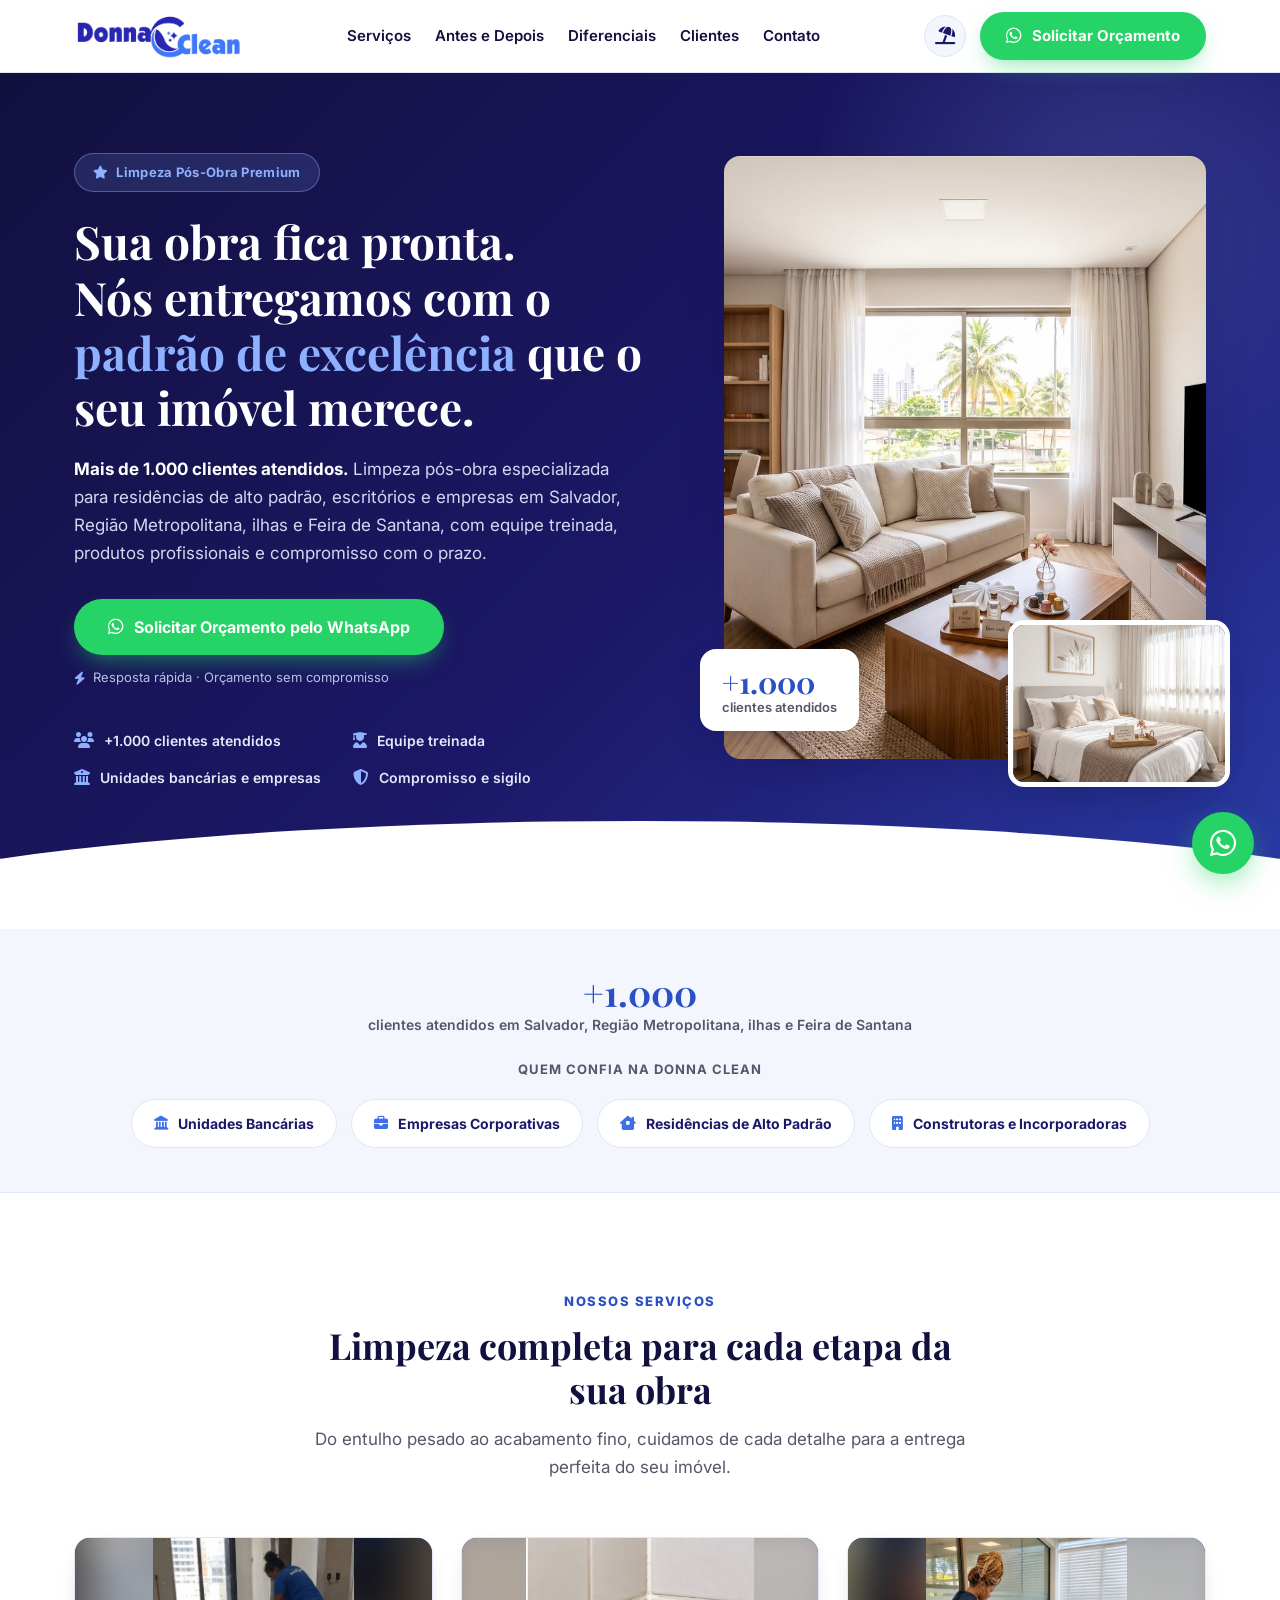
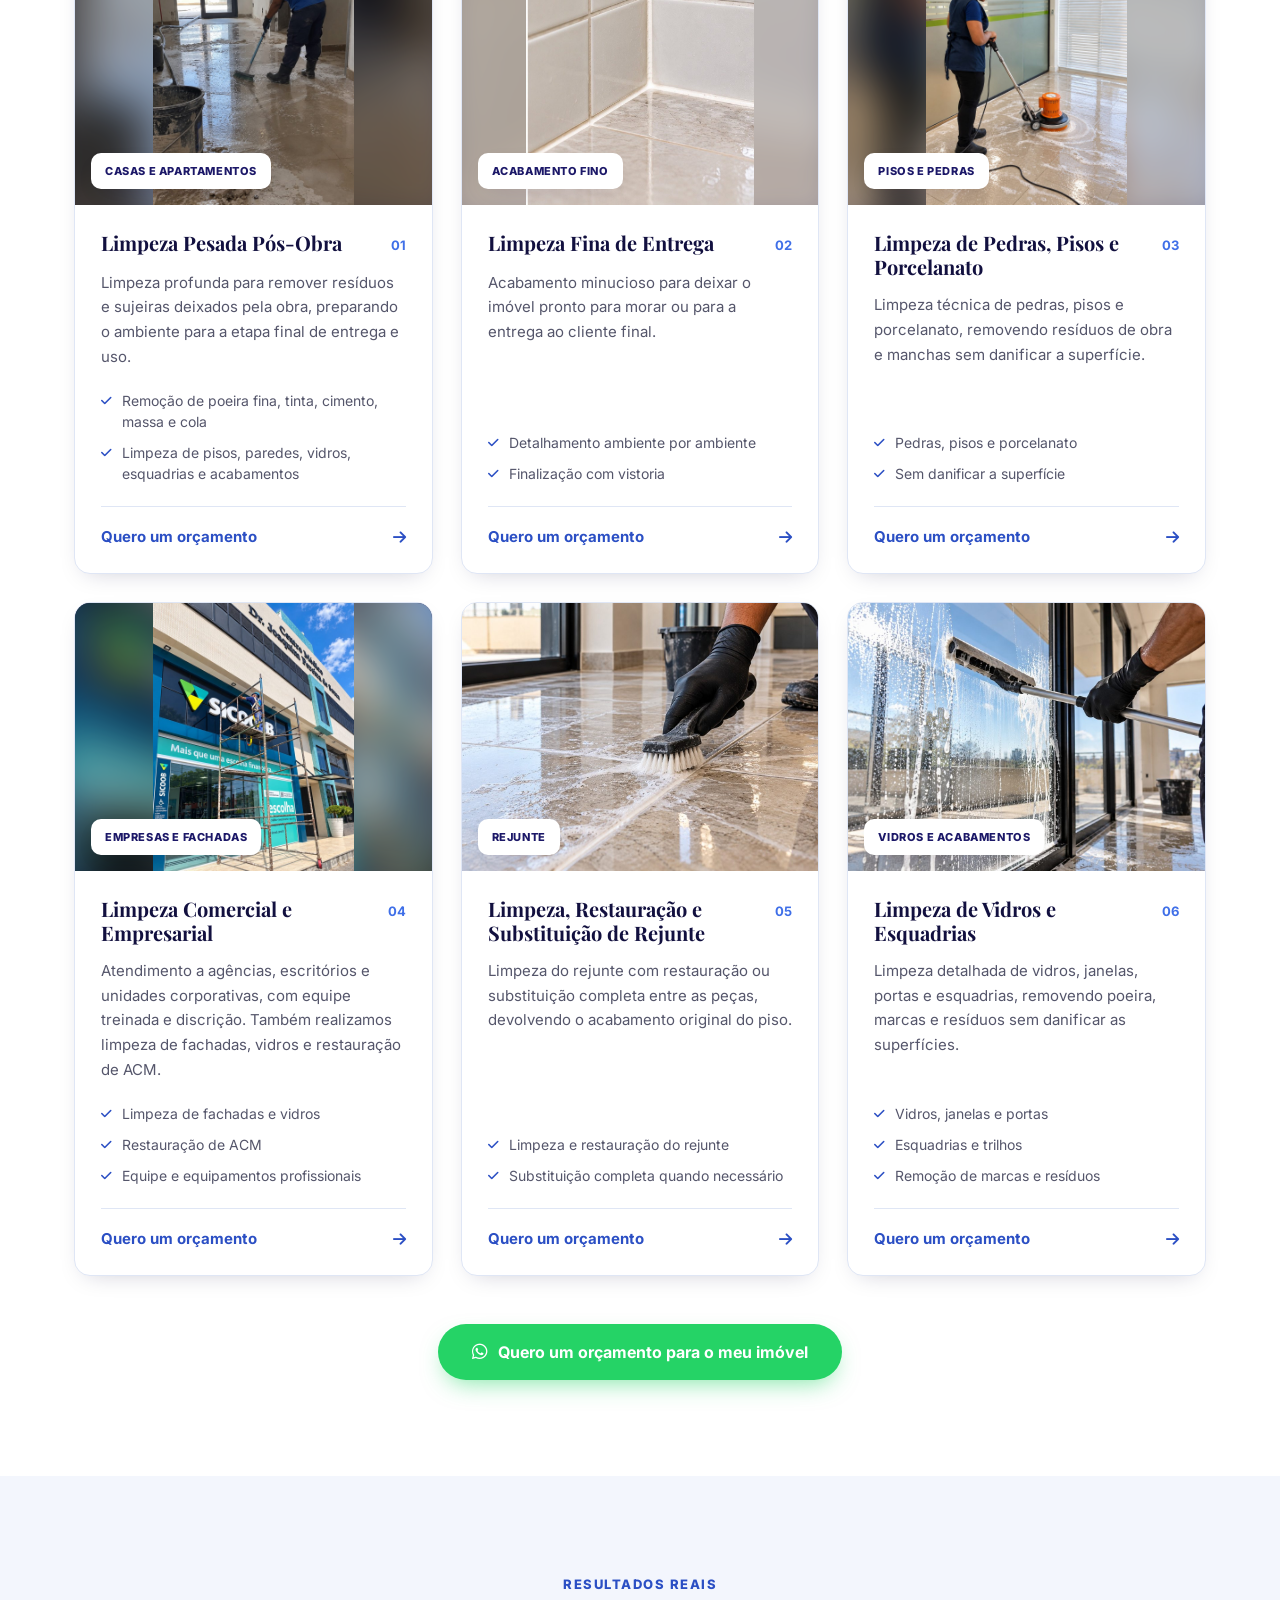
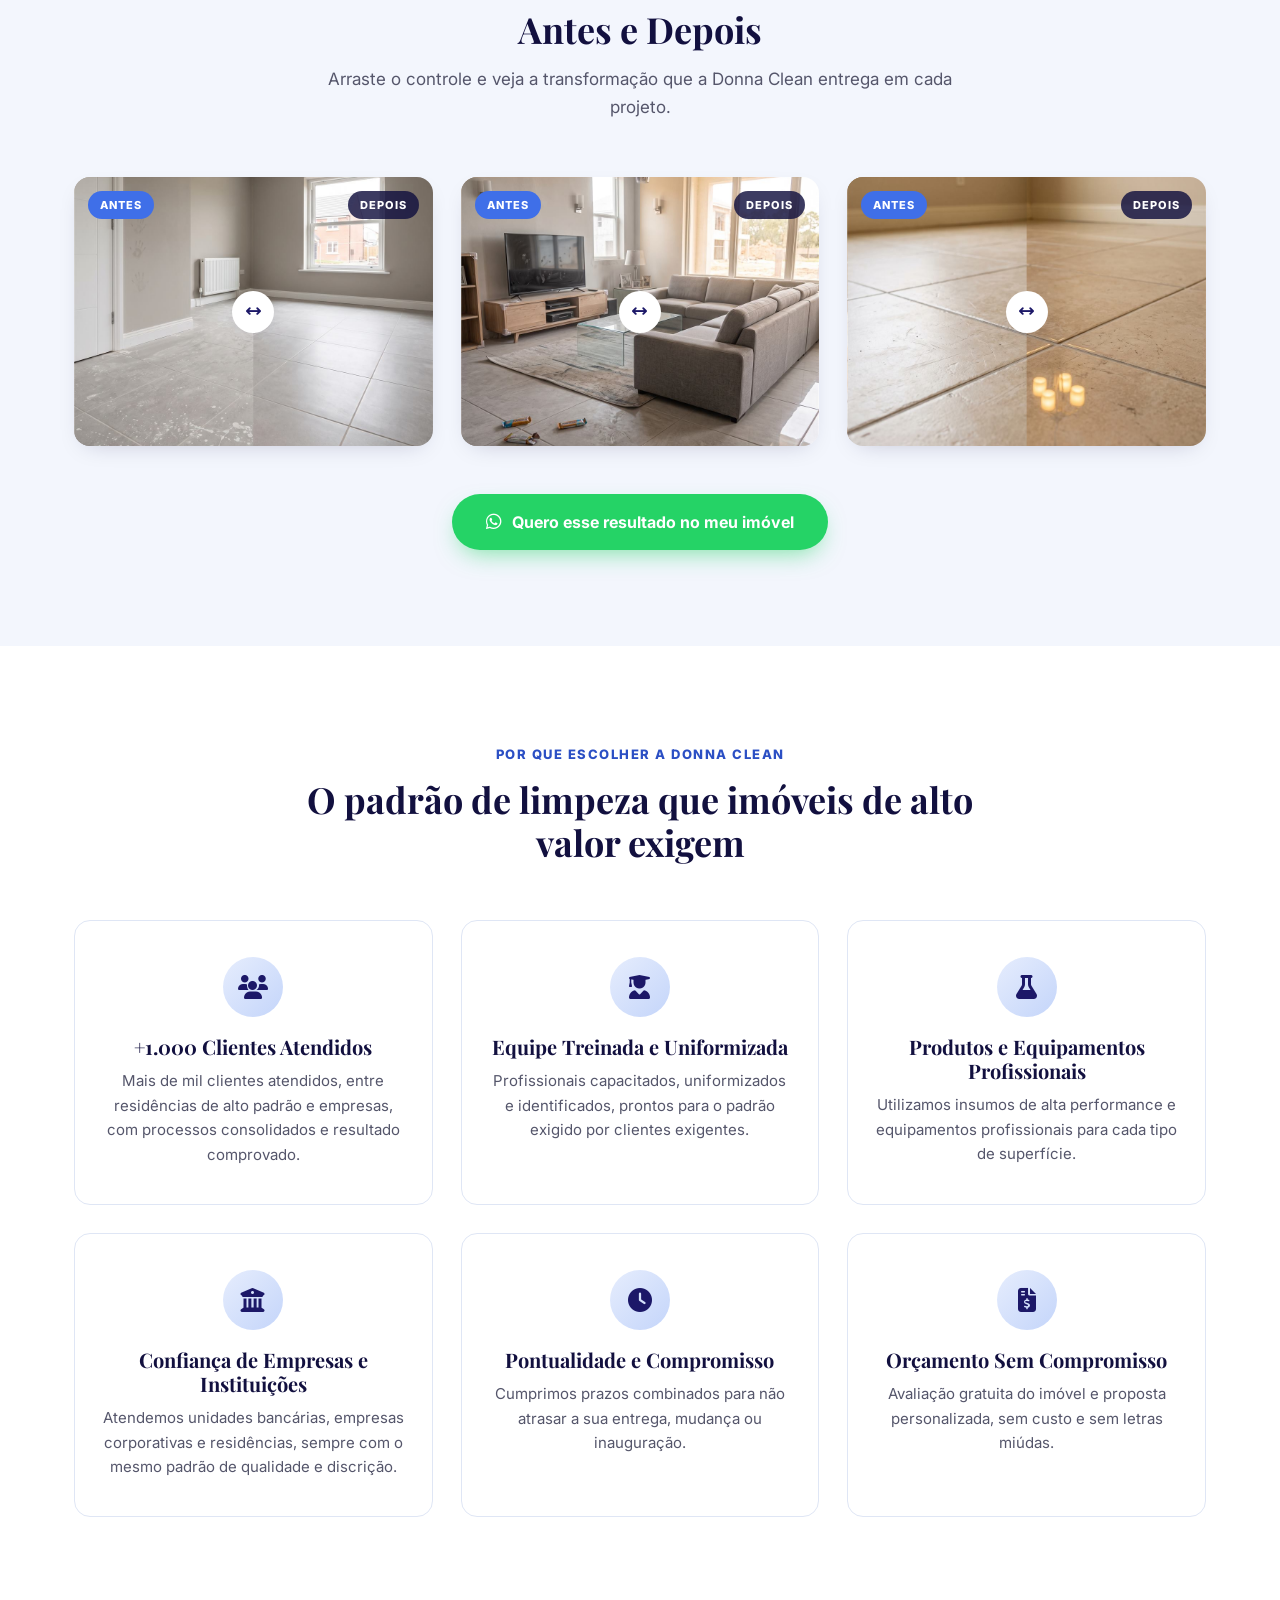
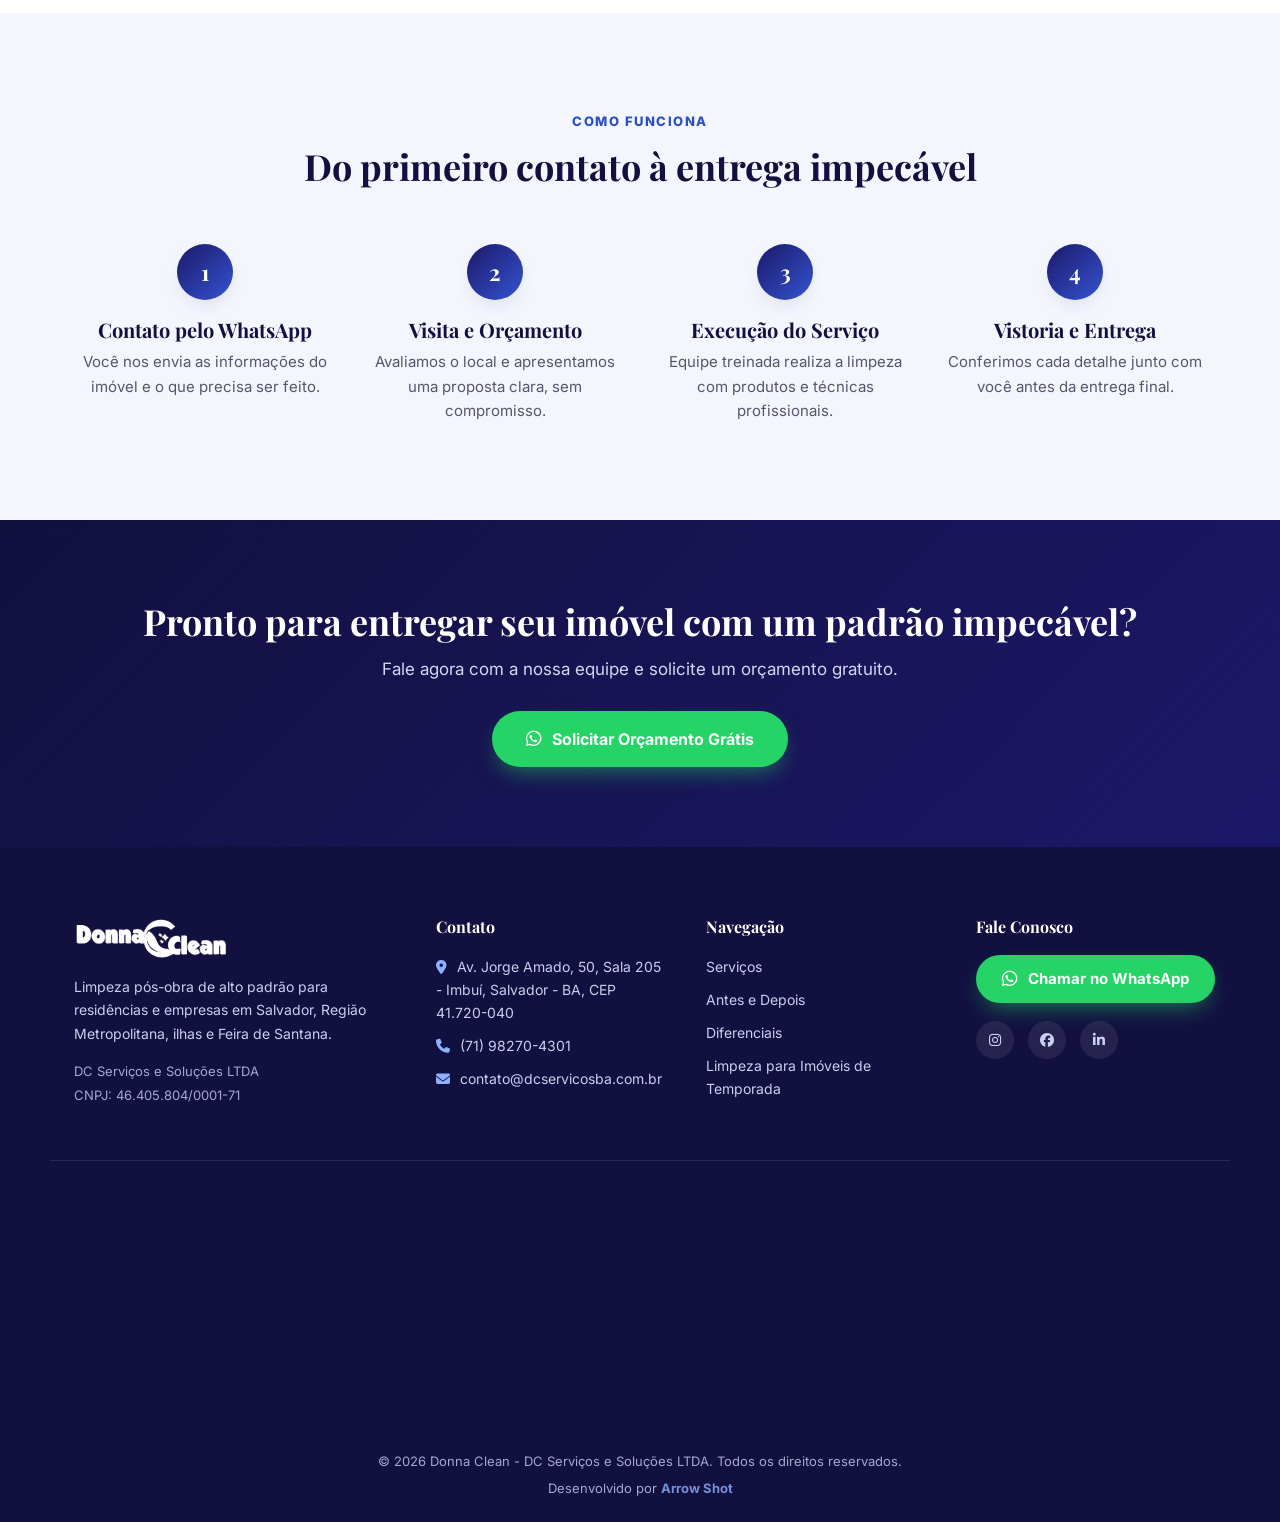
==== commit 30ad0101: "Atualiza fotos e textos dos serviços e adiciona Limpeza de Vidros e Esquadrias Co-Authored-By: Claud" ====
--- a/index.html
+++ b/index.html
@@ -151,8 +151,8 @@
 
     <div class="grid grid-center">
       <article class="card service-card reveal">
-        <div class="photo-slot photo-slot-card">
-          <img src="img/aluguel/pesada-temporada.jpg" alt="Limpeza pesada: cooktop esfregado com esponja, box do banheiro com escova e piso com mop" loading="lazy" onerror="this.style.display='none'; this.nextElementSibling.style.display='flex';">
+        <div class="photo-slot photo-slot-card fit-contain" style="--fit-bg: url('img/pos-obra/pesada-pos-obra.jpg')">
+          <img src="img/pos-obra/pesada-pos-obra.jpg" alt="Profissional da Donna Clean esfregando o piso com resíduos de obra em apartamento" loading="lazy" onerror="this.style.display='none'; this.nextElementSibling.style.display='flex';">
           <div class="photo-placeholder"><i class="fa-solid fa-camera"></i><span>Casas e apartamentos</span></div>
           <span class="service-tag">Casas e apartamentos</span>
         </div>
@@ -161,10 +161,10 @@
             <h3>Limpeza Pesada Pós-Obra</h3>
             <span class="service-num">01</span>
           </div>
-          <p>Remoção de resíduos de construção, poeira, respingos de tinta, cimento e cola em pisos, paredes e esquadrias.</p>
+          <p>Limpeza profunda para remover resíduos e sujeiras deixados pela obra, preparando o ambiente para a etapa final de entrega e uso.</p>
           <ul class="service-checks">
-            <li><i class="fa-solid fa-check"></i> Poeira, tinta, cimento e cola</li>
-            <li><i class="fa-solid fa-check"></i> Pisos, paredes e esquadrias</li>
+            <li><i class="fa-solid fa-check"></i> Remoção de poeira fina, tinta, cimento, massa e cola</li>
+            <li><i class="fa-solid fa-check"></i> Limpeza de pisos, paredes, vidros, esquadrias e acabamentos</li>
           </ul>
           <a href="https://wa.me/5571982704301?text=Ol%C3%A1!%20Vim%20pelo%20site%20e%20quero%20um%20or%C3%A7amento%20de%20limpeza%20pesada%20p%C3%B3s-obra." class="service-cta" target="_blank" rel="noopener" data-cta="servico-pesada" title="Abrir conversa no WhatsApp">
             <span>Quero um orçamento</span> <i class="fa-solid fa-arrow-right"></i>
@@ -173,8 +173,8 @@
       </article>
 
       <article class="card service-card reveal">
-        <div class="photo-slot photo-slot-card">
-          <img src="img/pos-obra/lmpzfinaldeentrega.jpg" alt="Banheiro finalizado após limpeza fina de entrega" loading="lazy" style="object-position: center 34%;" onerror="this.style.display='none'; this.nextElementSibling.style.display='flex';">
+        <div class="photo-slot photo-slot-card fit-contain" style="--fit-bg: url('img/pos-obra/acabamento-fino.jpg')">
+          <img src="img/pos-obra/acabamento-fino.jpg" alt="Revestimento e rejunte do banheiro limpos após a limpeza fina de entrega" loading="lazy" onerror="this.style.display='none'; this.nextElementSibling.style.display='flex';">
           <div class="photo-placeholder"><i class="fa-solid fa-camera"></i><span>Acabamento fino</span></div>
           <span class="service-tag">Acabamento fino</span>
         </div>
@@ -195,8 +195,8 @@
       </article>
 
       <article class="card service-card reveal">
-        <div class="photo-slot photo-slot-card fit-contain" style="--fit-bg: url('img/pos-obra/limpezadepedras.jpg')">
-          <img src="img/pos-obra/limpezadepedras.jpg" alt="Equipe Donna Clean fazendo limpeza e polimento de piso em ambiente comercial" loading="lazy" onerror="this.style.display='none'; this.nextElementSibling.style.display='flex';">
+        <div class="photo-slot photo-slot-card fit-contain" style="--fit-bg: url('img/pos-obra/pedras-pisos.jpg')">
+          <img src="img/pos-obra/pedras-pisos.jpg" alt="Profissional da Donna Clean lavando piso com enceradeira em escritório" loading="lazy" onerror="this.style.display='none'; this.nextElementSibling.style.display='flex';">
           <div class="photo-placeholder"><i class="fa-solid fa-camera"></i><span>Pisos e pedras</span></div>
           <span class="service-tag">Pisos e pedras</span>
         </div>
@@ -217,22 +217,21 @@
       </article>
 
       <article class="card service-card reveal">
-        <div class="video-slot video-slot-card click-to-play">
-          <video playsinline preload="metadata">
-            <source src="img/pos-obra/lmpzcomercial.mp4" type="video/mp4">
-          </video>
-          <button class="play-overlay" aria-label="Reproduzir vídeo"><i class="fa-solid fa-play"></i></button>
-          <span class="service-tag">Empresas e áreas comuns</span>
+        <div class="photo-slot photo-slot-card fit-contain" style="--fit-bg: url('img/pos-obra/comercial-fachada.jpg')">
+          <img src="img/pos-obra/comercial-fachada.jpg" alt="Profissional em andaime fazendo limpeza de fachada de agência bancária" loading="lazy" onerror="this.style.display='none'; this.nextElementSibling.style.display='flex';">
+          <div class="photo-placeholder"><i class="fa-solid fa-camera"></i><span>Empresas e fachadas</span></div>
+          <span class="service-tag">Empresas e fachadas</span>
         </div>
         <div class="card-body">
           <div class="service-head">
             <h3>Limpeza Comercial e Empresarial</h3>
             <span class="service-num">04</span>
           </div>
-          <p>Atendimento a agências, escritórios e unidades corporativas, com equipe treinada e discrição.</p>
+          <p>Atendimento a agências, escritórios e unidades corporativas, com equipe treinada e discrição. Também realizamos limpeza de fachadas, vidros e restauração de ACM.</p>
           <ul class="service-checks">
+            <li><i class="fa-solid fa-check"></i> Limpeza de fachadas e vidros</li>
+            <li><i class="fa-solid fa-check"></i> Restauração de ACM</li>
             <li><i class="fa-solid fa-check"></i> Equipe e equipamentos profissionais</li>
-            <li><i class="fa-solid fa-check"></i> Atendimento com discrição</li>
           </ul>
           <a href="https://wa.me/5571982704301?text=Ol%C3%A1!%20Vim%20pelo%20site%20e%20quero%20um%20or%C3%A7amento%20de%20limpeza%20comercial%20e%20empresarial." class="service-cta" target="_blank" rel="noopener" data-cta="servico-comercial" title="Abrir conversa no WhatsApp">
             <span>Quero um orçamento</span> <i class="fa-solid fa-arrow-right"></i>
@@ -241,11 +240,9 @@
       </article>
 
       <article class="card service-card reveal">
-        <div class="video-slot video-slot-card click-to-play video-contain">
-          <video playsinline preload="metadata">
-            <source src="img/pos-obra/lmpzpiso.mp4" type="video/mp4">
-          </video>
-          <button class="play-overlay" aria-label="Reproduzir vídeo"><i class="fa-solid fa-play"></i></button>
+        <div class="photo-slot photo-slot-card">
+          <img src="img/pos-obra/rejunte.jpg" alt="Escova limpando o rejunte entre as peças do piso" loading="lazy" onerror="this.style.display='none'; this.nextElementSibling.style.display='flex';">
+          <div class="photo-placeholder"><i class="fa-solid fa-camera"></i><span>Rejunte</span></div>
           <span class="service-tag">Rejunte</span>
         </div>
         <div class="card-body">
@@ -263,6 +260,29 @@
           </a>
         </div>
       </article>
+
+      <article class="card service-card reveal">
+        <div class="photo-slot photo-slot-card">
+          <img src="img/pos-obra/vidros-esquadrias.jpg" alt="Profissional limpando vidro de porta de correr com limpador de cabo longo" loading="lazy" onerror="this.style.display='none'; this.nextElementSibling.style.display='flex';">
+          <div class="photo-placeholder"><i class="fa-solid fa-camera"></i><span>Vidros e acabamentos</span></div>
+          <span class="service-tag">Vidros e acabamentos</span>
+        </div>
+        <div class="card-body">
+          <div class="service-head">
+            <h3>Limpeza de Vidros e Esquadrias</h3>
+            <span class="service-num">06</span>
+          </div>
+          <p>Limpeza detalhada de vidros, janelas, portas e esquadrias, removendo poeira, marcas e resíduos sem danificar as superfícies.</p>
+          <ul class="service-checks">
+            <li><i class="fa-solid fa-check"></i> Vidros, janelas e portas</li>
+            <li><i class="fa-solid fa-check"></i> Esquadrias e trilhos</li>
+            <li><i class="fa-solid fa-check"></i> Remoção de marcas e resíduos</li>
+          </ul>
+          <a href="https://wa.me/5571982704301?text=Ol%C3%A1!%20Vim%20pelo%20site%20e%20quero%20um%20or%C3%A7amento%20de%20limpeza%20de%20vidros%20e%20esquadrias." class="service-cta" target="_blank" rel="noopener" data-cta="servico-vidros" title="Abrir conversa no WhatsApp">
+            <span>Quero um orçamento</span> <i class="fa-solid fa-arrow-right"></i>
+          </a>
+        </div>
+      </article>
     </div>
 
     <div class="section-cta reveal">
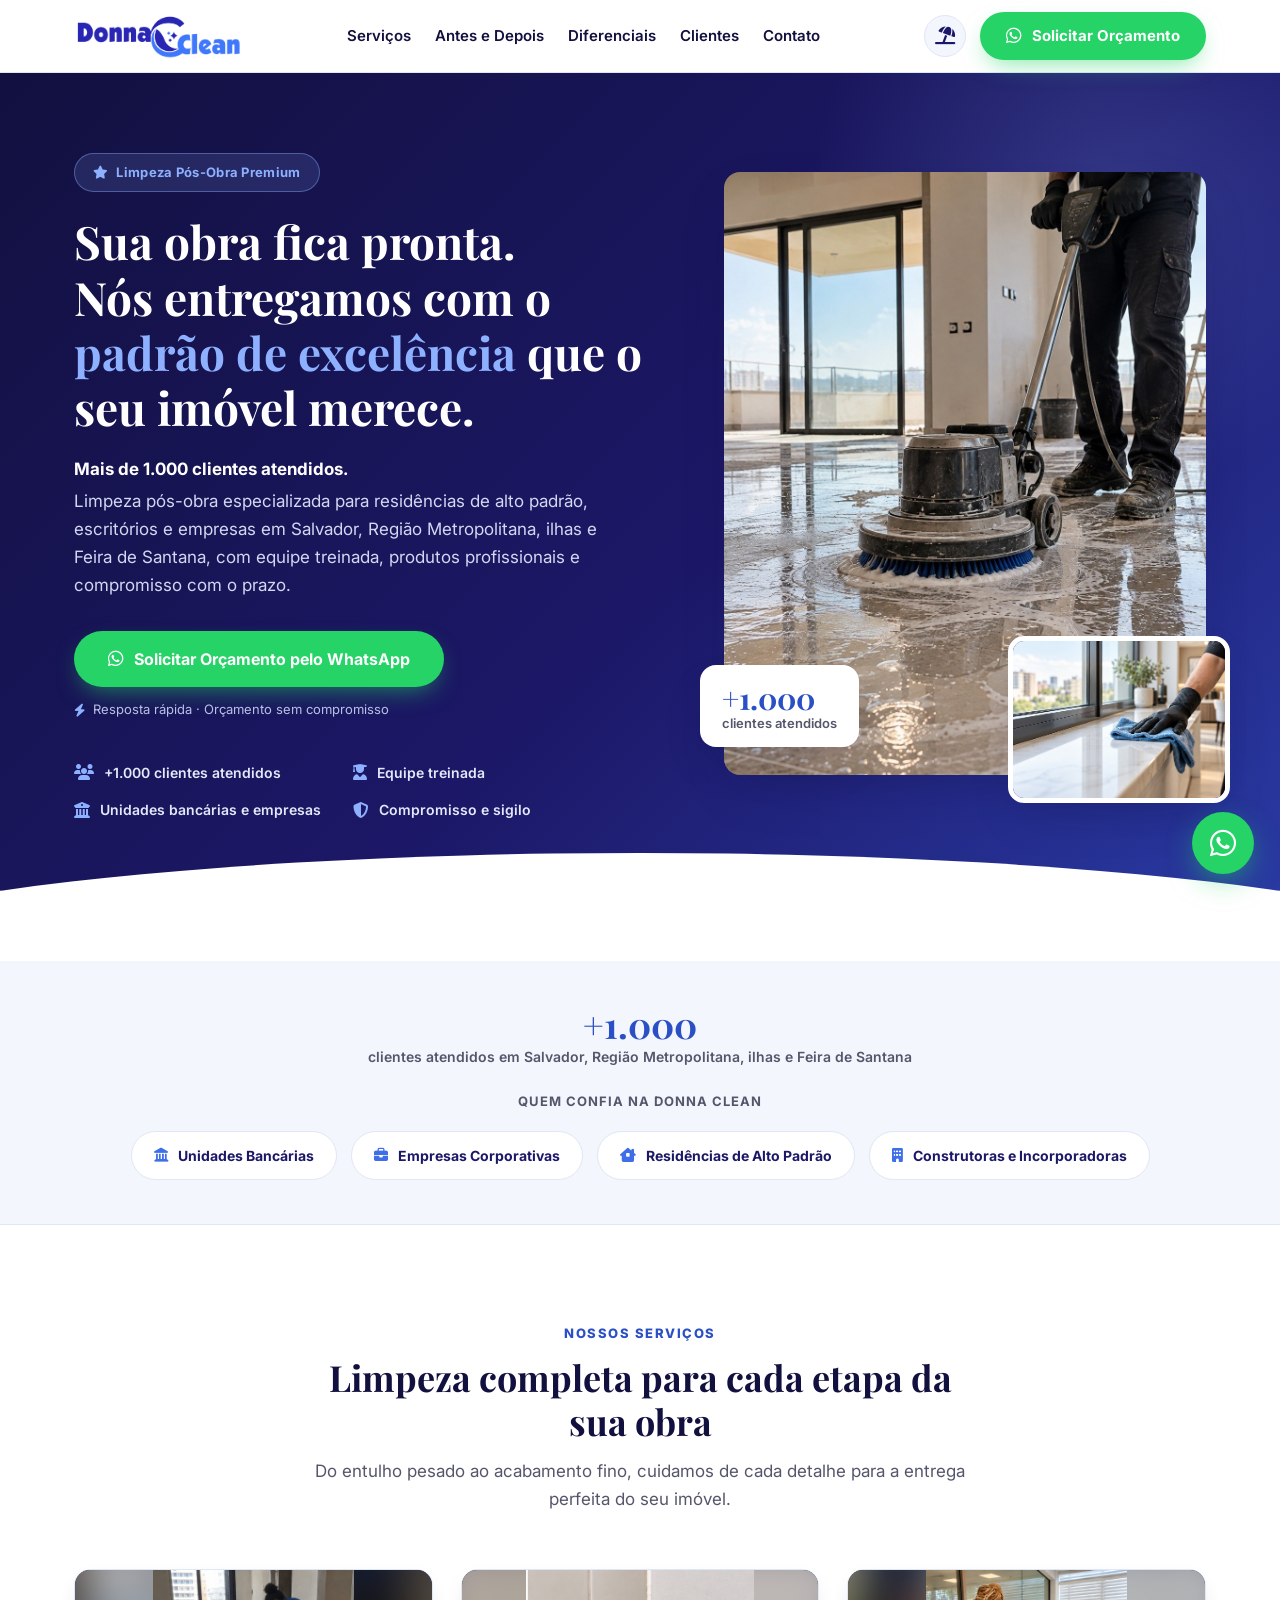
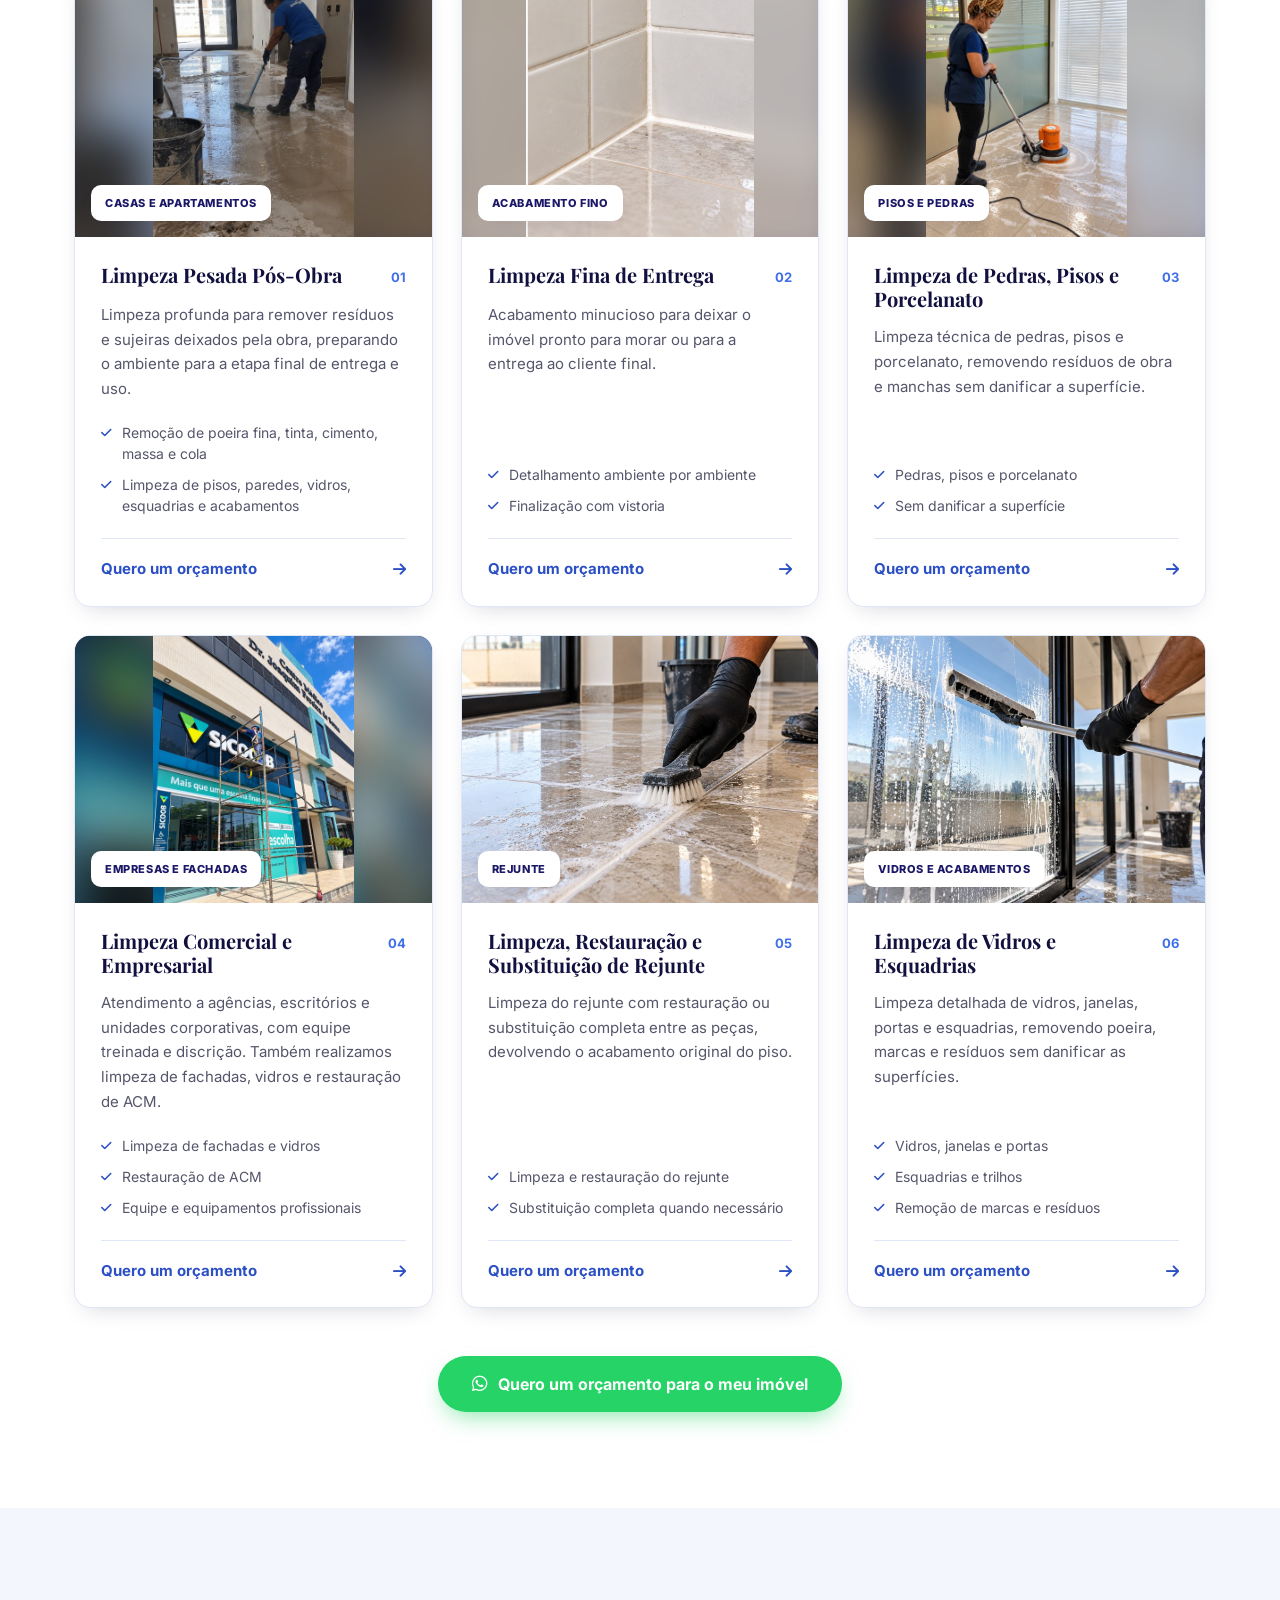
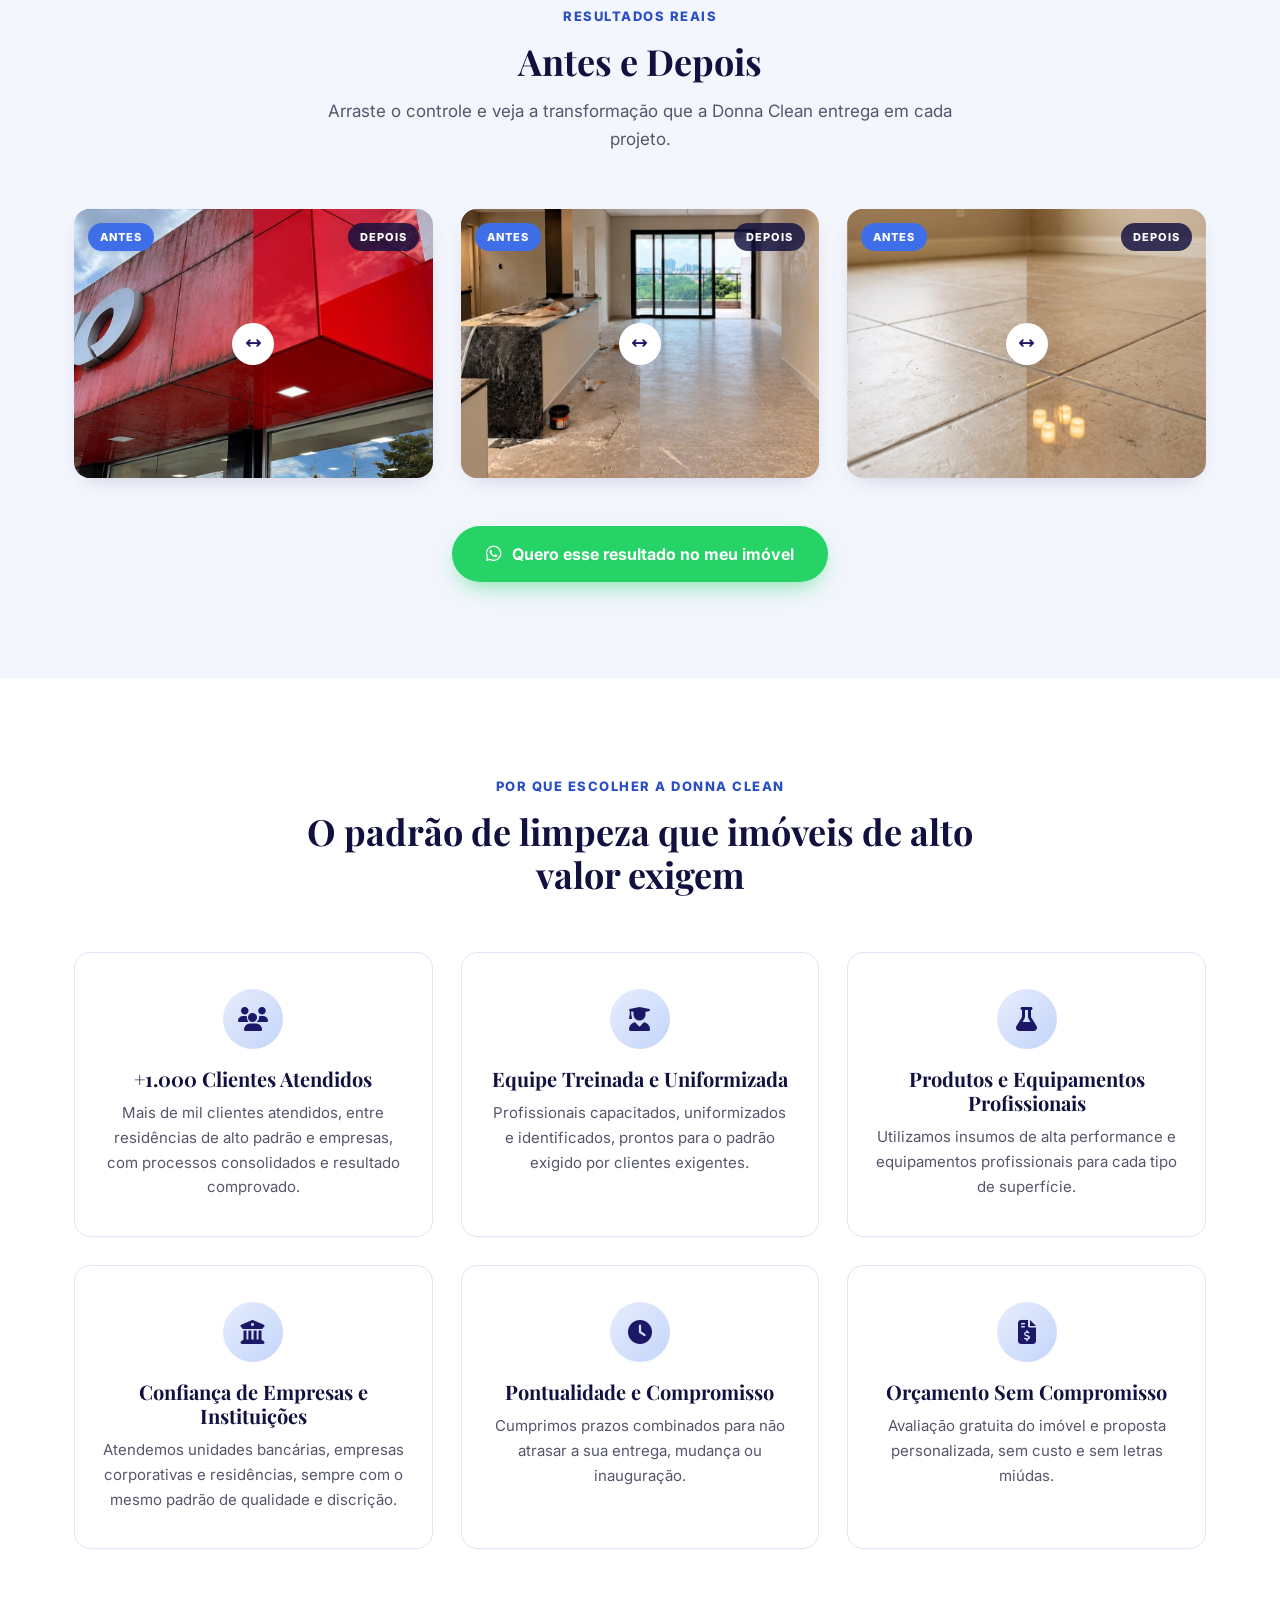
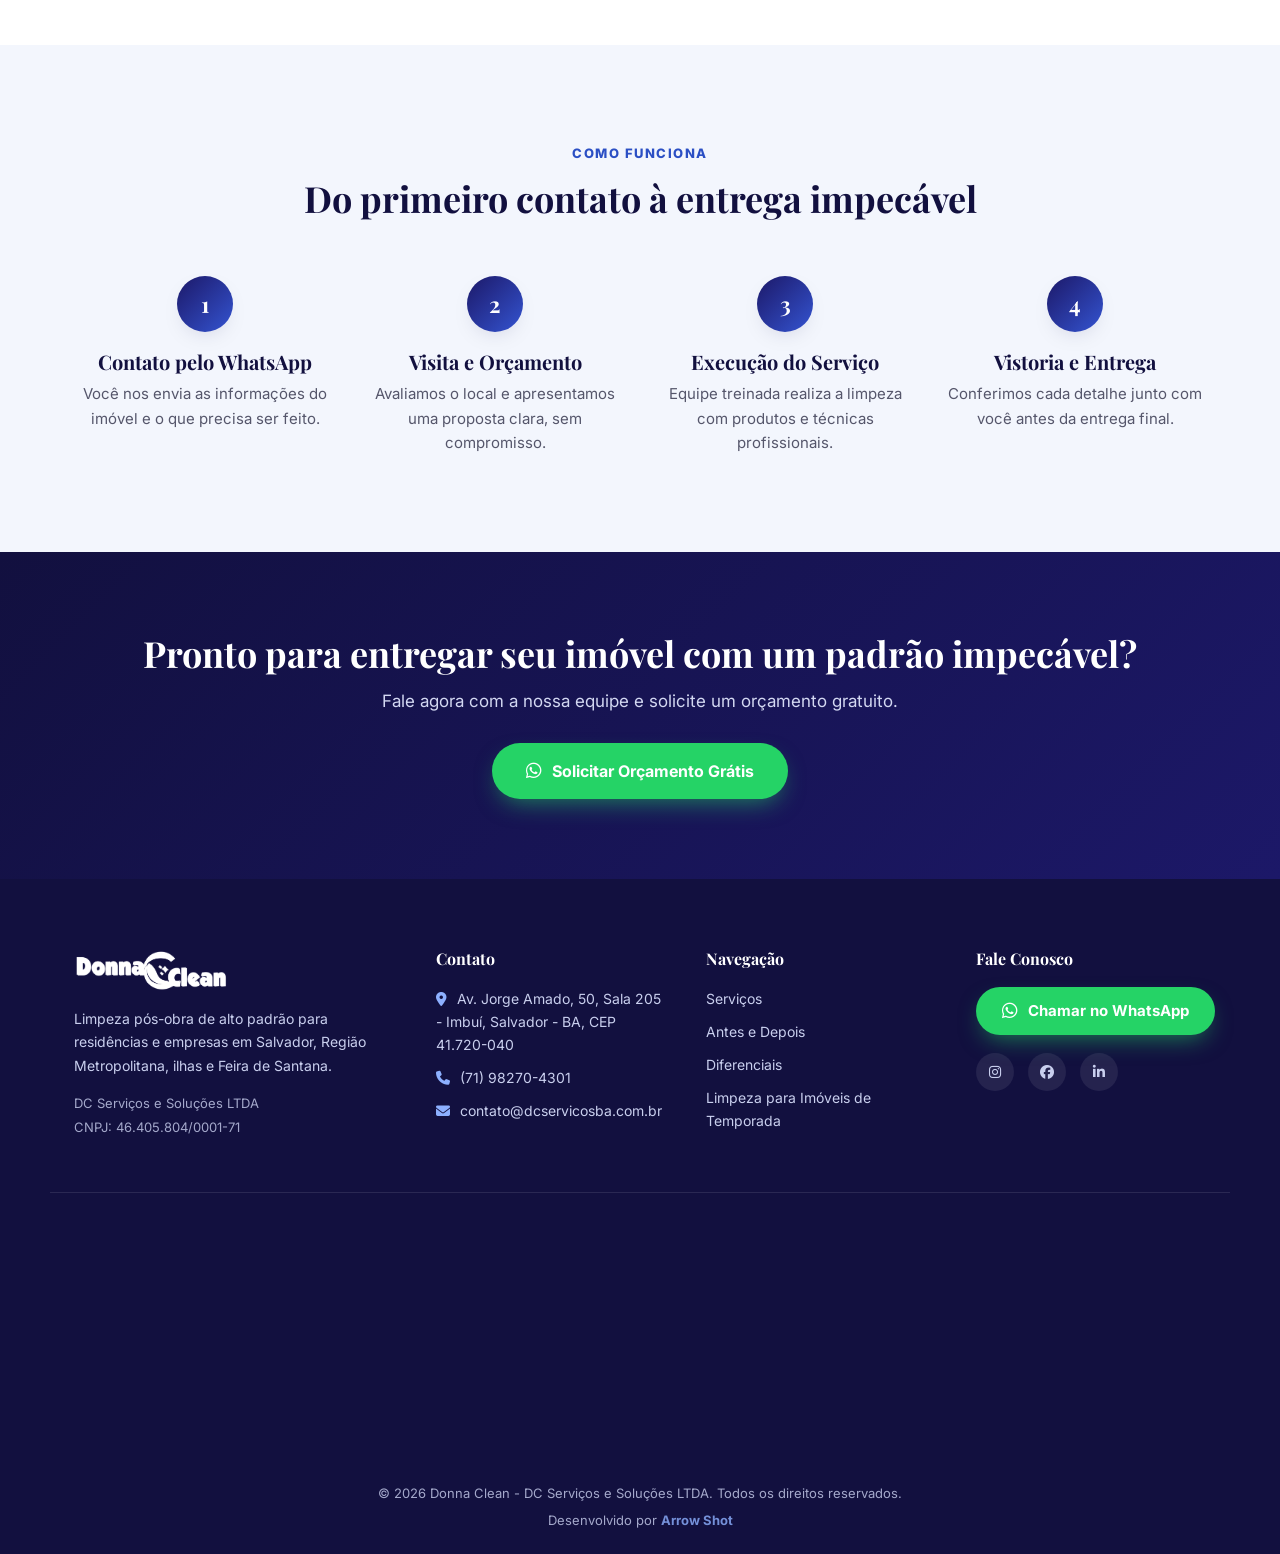
==== commit b51263b9: "Pós-obra: fotos novas no topo e no antes/depois, quebra de linha no texto do topo; aluguel: foto do " ====
--- a/index.html
+++ b/index.html
@@ -88,7 +88,7 @@
     <div class="hero-text reveal">
       <span class="badge"><i class="fa-solid fa-star"></i> Limpeza Pós-Obra Premium</span>
       <h1>Sua obra fica pronta.<br>Nós entregamos com o <span>padrão de excelência</span> que o seu imóvel merece.</h1>
-      <p class="hero-sub"><strong>Mais de 1.000 clientes atendidos.</strong> Limpeza pós-obra especializada para residências de alto padrão, escritórios e empresas em Salvador, Região Metropolitana, ilhas e Feira de Santana, com equipe treinada, produtos profissionais e compromisso com o prazo.</p>
+      <p class="hero-sub"><strong class="hero-sub-lead">Mais de 1.000 clientes atendidos.</strong> Limpeza pós-obra especializada para residências de alto padrão, escritórios e empresas em Salvador, Região Metropolitana, ilhas e Feira de Santana, com equipe treinada, produtos profissionais e compromisso com o prazo.</p>
 
       <div class="hero-actions">
         <a href="https://wa.me/5571982704301?text=Ol%C3%A1%21%20Vim%20pelo%20site%20e%20gostaria%20de%20solicitar%20um%20or%C3%A7amento%20de%20limpeza%20p%C3%B3s-obra." class="btn btn-whatsapp btn-lg" target="_blank" rel="noopener" data-cta="hero">
@@ -108,10 +108,10 @@
     <div class="hero-media reveal">
       <div class="hero-gallery">
         <div class="hero-photo-main">
-          <img src="img/pos-obra/hero-1.jpg" alt="Sala de estar de alto padrão entregue após a limpeza pós-obra" width="1000" height="1000" fetchpriority="high">
+          <img src="img/pos-obra/hero-principal.jpg" alt="Profissional da Donna Clean lavando o piso com enceradeira em apartamento após a obra" width="1024" height="1536" fetchpriority="high">
         </div>
         <div class="hero-photo-inset">
-          <img src="img/pos-obra/hero-2.jpg" alt="Suíte de alto padrão pronta para uso" width="720" height="720" loading="lazy">
+          <img src="img/pos-obra/hero-detalhe.jpg" alt="Mão com luva limpando bancada de mármore com pano de microfibra" width="1000" height="750" loading="lazy">
         </div>
         <div class="hero-media-badge">
           <strong>+1.000</strong>
@@ -305,11 +305,11 @@
     <div class="grid grid-3">
       <div class="compare reveal" data-compare>
         <div class="compare-after">
-          <img src="img/pos-obra/depois1.jpg" alt="Depois - ambiente 1" loading="lazy" onerror="this.style.display='none'; this.parentElement.classList.add('ph-after');">
+          <img src="img/pos-obra/depois-fachada.jpg" alt="Depois - fachada vermelha limpa e brilhando" loading="lazy" onerror="this.style.display='none'; this.parentElement.classList.add('ph-after');">
           <span class="ph-label">DEPOIS</span>
         </div>
         <div class="compare-before">
-          <img src="img/pos-obra/antes1.jpg" alt="Antes - ambiente 1" loading="lazy" onerror="this.style.display='none'; this.parentElement.classList.add('ph-before');">
+          <img src="img/pos-obra/antes-fachada.jpg" alt="Antes - fachada vermelha com manchas escuras de sujeira" loading="lazy" onerror="this.style.display='none'; this.parentElement.classList.add('ph-before');">
           <span class="ph-label">ANTES</span>
         </div>
         <input type="range" min="0" max="100" value="50" class="compare-range" aria-label="Comparar antes e depois">
@@ -318,11 +318,11 @@
 
       <div class="compare reveal" data-compare>
         <div class="compare-after">
-          <img src="img/pos-obra/depois2.jpg" alt="Depois - ambiente 2" loading="lazy" onerror="this.style.display='none'; this.parentElement.classList.add('ph-after');">
+          <img src="img/pos-obra/depois-apartamento.jpg" alt="Depois - apartamento com piso limpo e pronto para morar" loading="lazy" onerror="this.style.display='none'; this.parentElement.classList.add('ph-after');">
           <span class="ph-label">DEPOIS</span>
         </div>
         <div class="compare-before">
-          <img src="img/pos-obra/antes2.jpg" alt="Antes - ambiente 2" loading="lazy" onerror="this.style.display='none'; this.parentElement.classList.add('ph-before');">
+          <img src="img/pos-obra/antes-apartamento.jpg" alt="Antes - apartamento com resíduos de obra, tinta e entulho no piso" loading="lazy" onerror="this.style.display='none'; this.parentElement.classList.add('ph-before');">
           <span class="ph-label">ANTES</span>
         </div>
         <input type="range" min="0" max="100" value="50" class="compare-range" aria-label="Comparar antes e depois">
--- a/style.css
+++ b/style.css
@@ -211,6 +211,7 @@
   margin-bottom: 32px;
 }
 .hero-sub strong { color: #fff; }
+.hero-sub-lead { display: block; margin-bottom: 4px; }
 .hero-actions { display: flex; flex-direction: column; align-items: flex-start; gap: 12px; margin-bottom: 40px; }
 .cta-note { font-size: var(--fs-caption); color: #B9C0E6; display: flex; align-items: center; gap: 8px; }
 .cta-note i { color: var(--accent-light); }
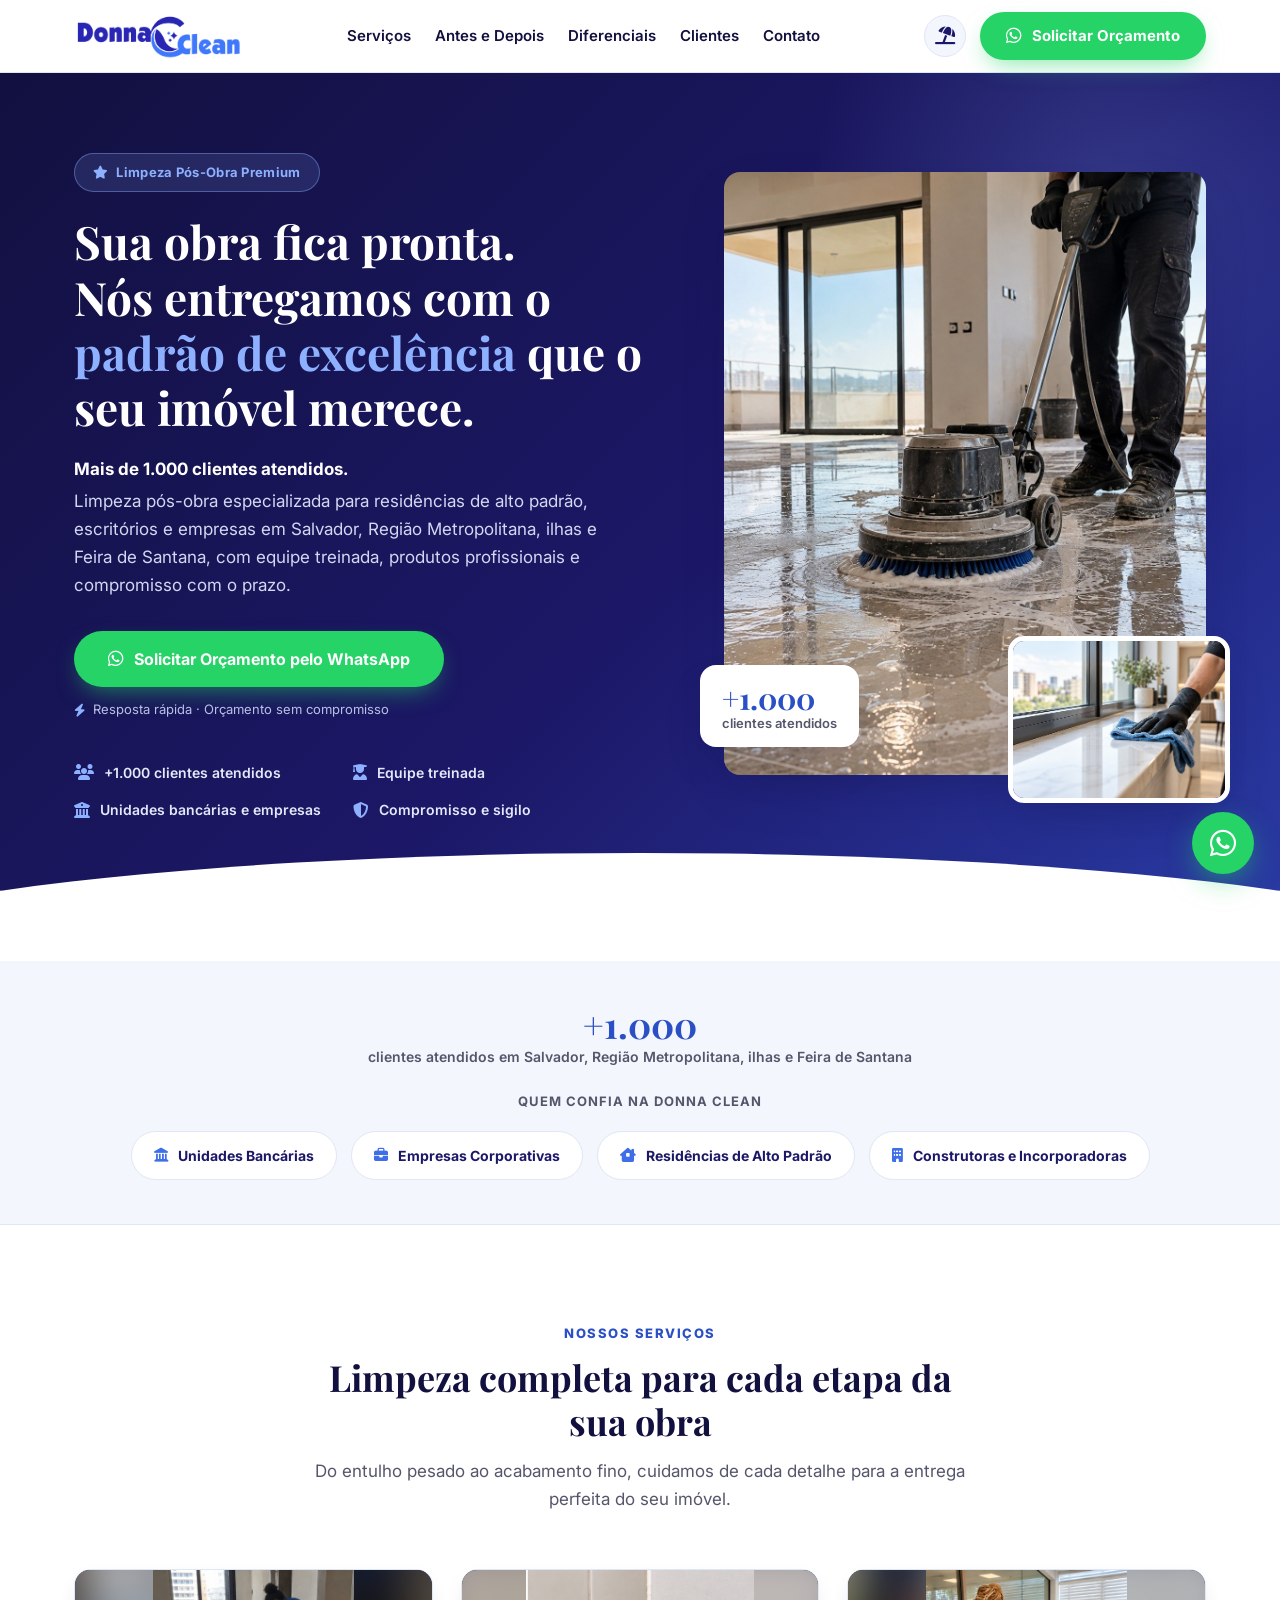
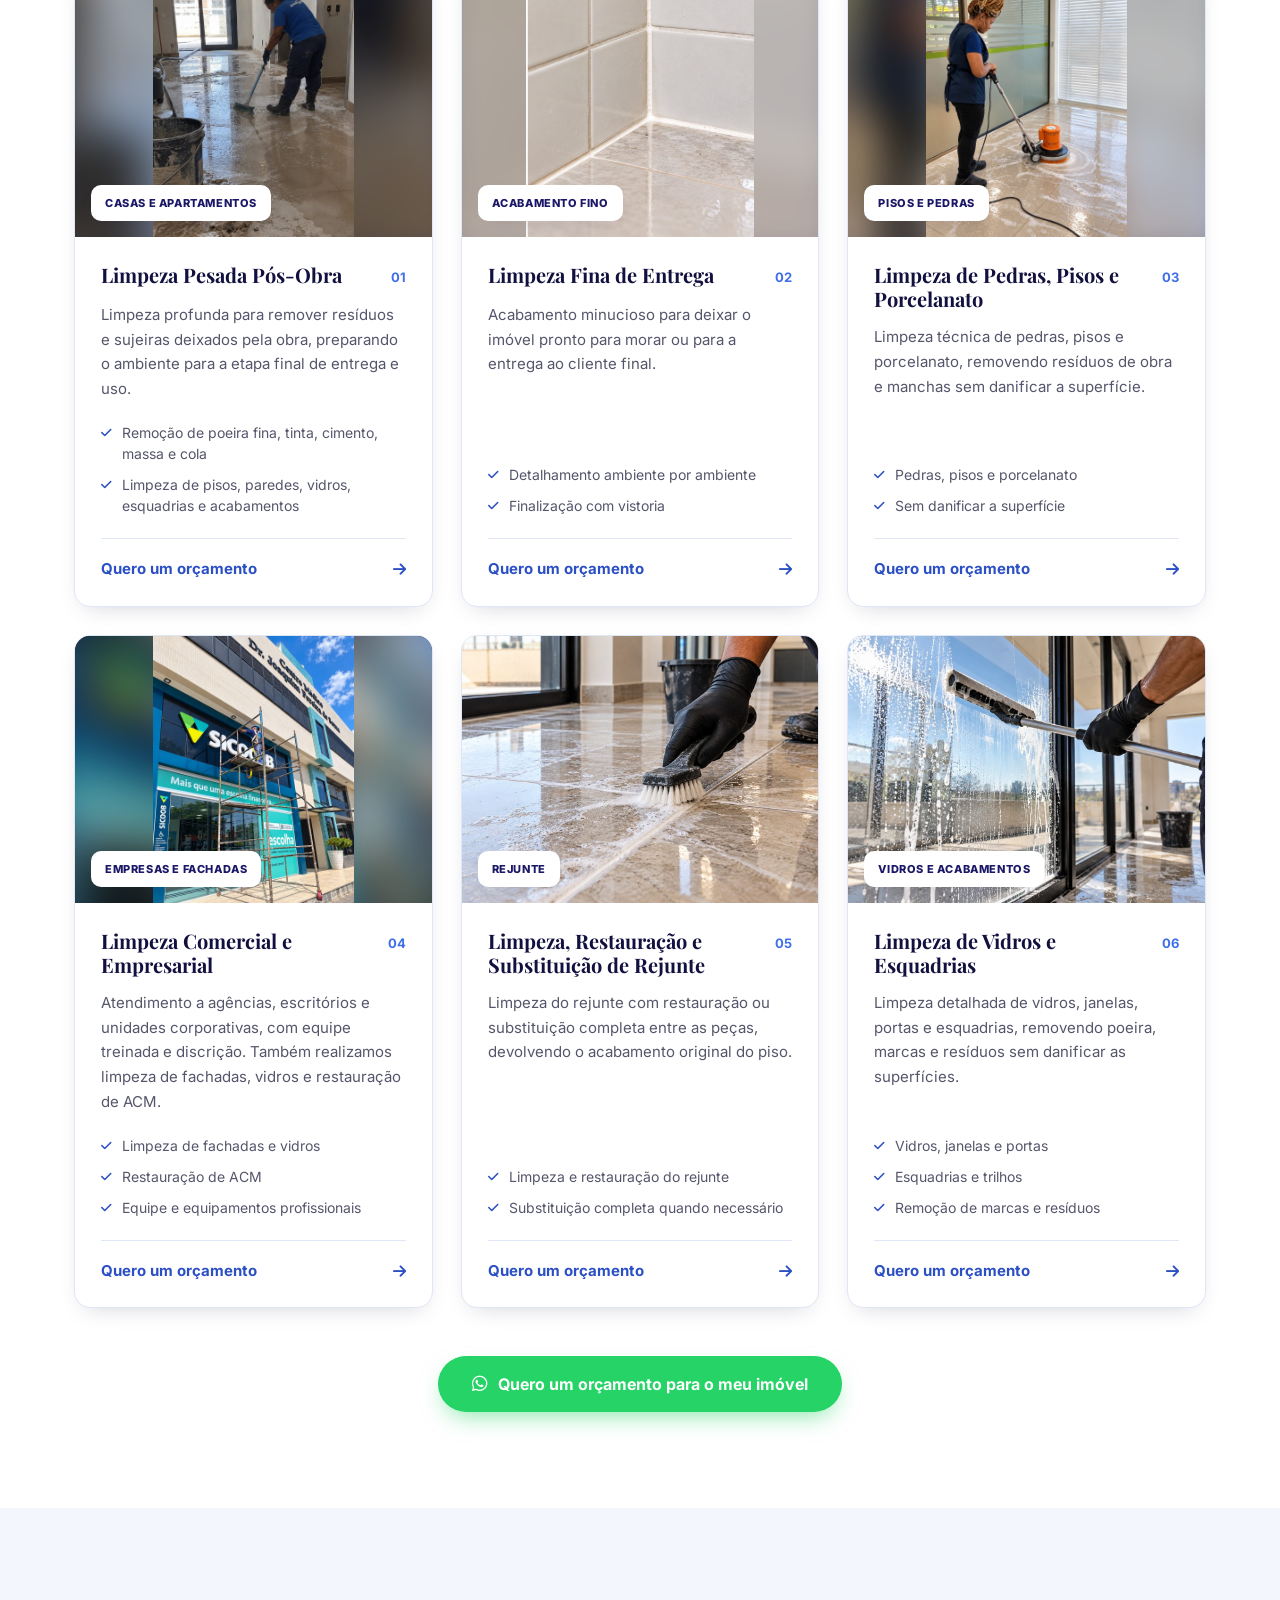
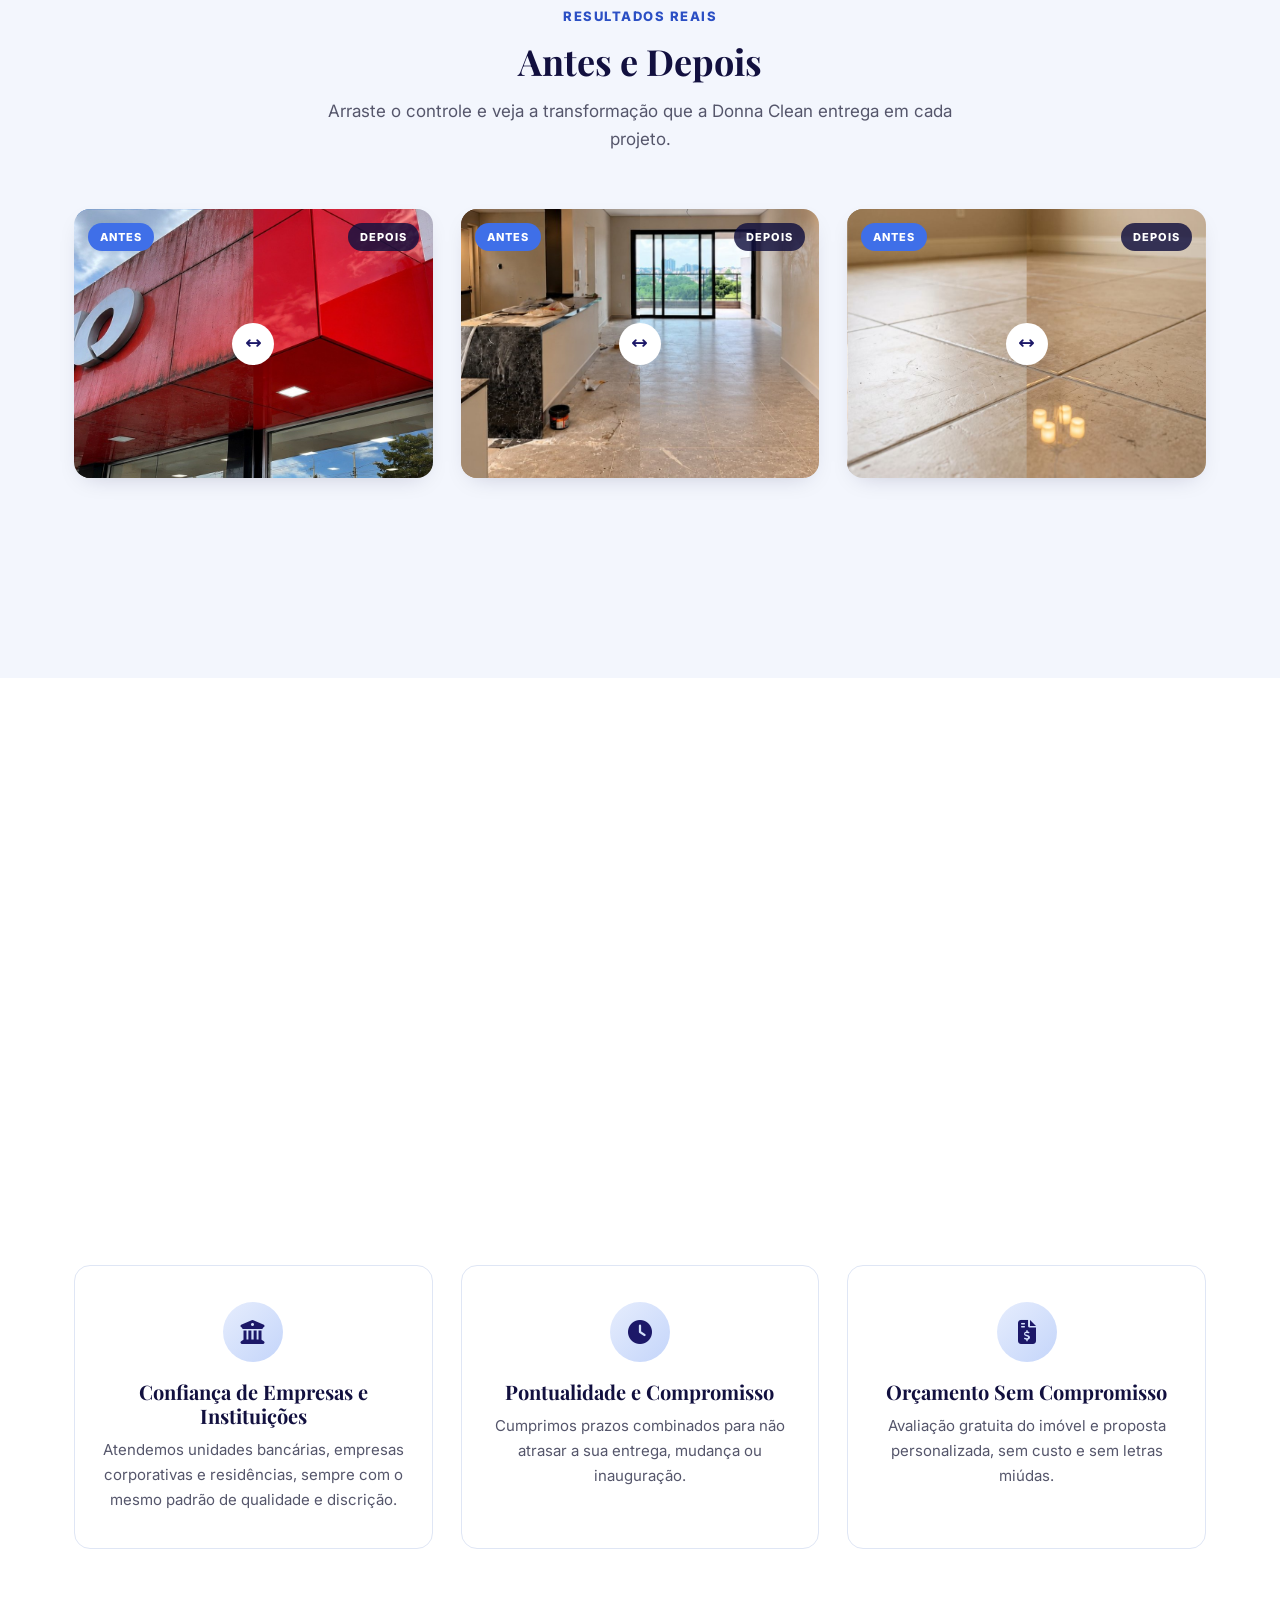
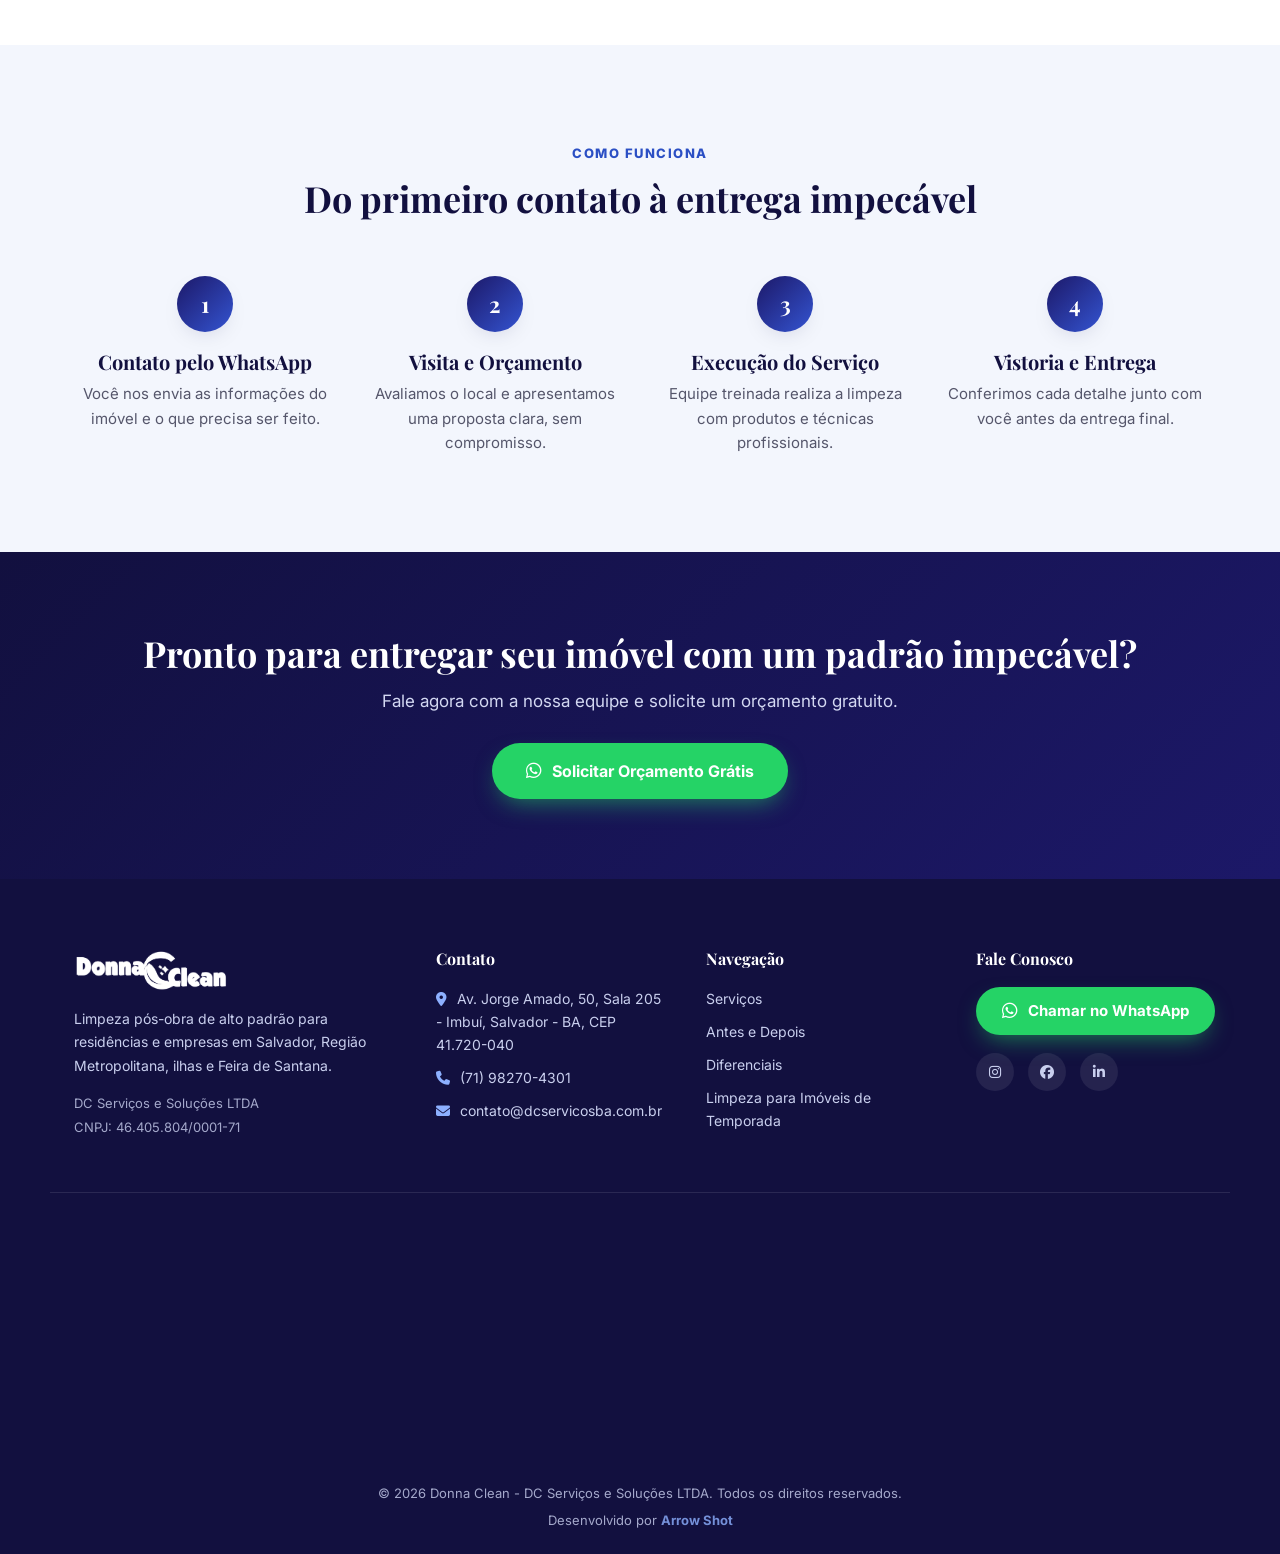
==== commit 7195c434: "Remove 116 imagens e vídeos sem uso (~117 MB) e versiona CSS/JS para evitar cache Co-Authored-By: Cl" ====
--- a/index.html
+++ b/index.html
@@ -27,7 +27,7 @@
 
 <link rel="stylesheet" href="https://cdnjs.cloudflare.com/ajax/libs/font-awesome/6.5.1/css/all.min.css" integrity="sha512-DTOQO9RWCH3ppGqcWaEA1BIZOC6xxalwEsw9c2QQeAIftl+Vegovlnee1c9QX4TctnWMn13TZye+giMm8e2LwA==" crossorigin="anonymous" referrerpolicy="no-referrer">
 
-<link rel="stylesheet" href="style.css">
+<link rel="stylesheet" href="style.css?v=20261002">
 
 <script type="application/ld+json">
 {
@@ -520,6 +520,6 @@
   <a href="https://wa.me/5571982704301?text=Ol%C3%A1%21%20Vim%20pelo%20site%20e%20gostaria%20de%20solicitar%20um%20or%C3%A7amento." class="btn btn-whatsapp" target="_blank" rel="noopener" data-cta="sticky"><i class="fa-brands fa-whatsapp"></i> Solicitar orçamento no WhatsApp</a>
 </div>
 
-<script src="javascript.js"></script>
+<script src="javascript.js?v=20261002"></script>
 </body>
 </html>
